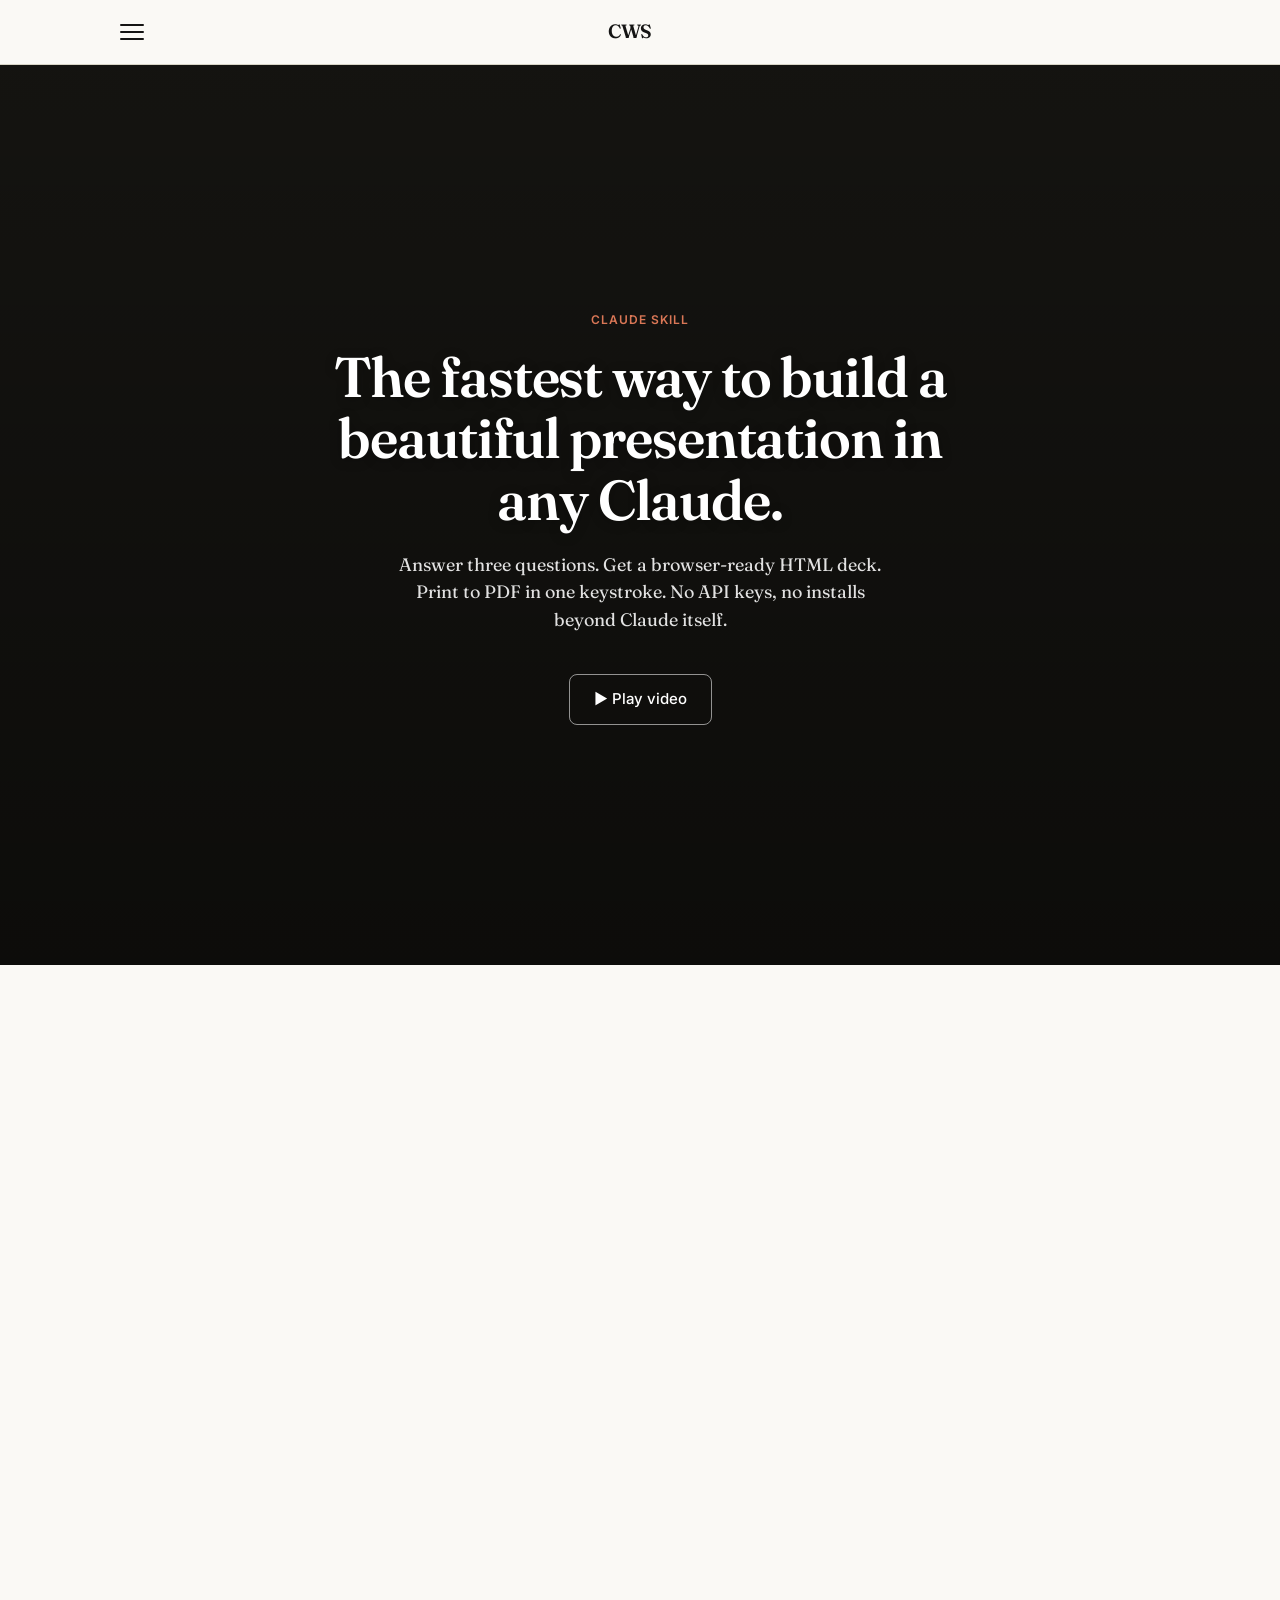
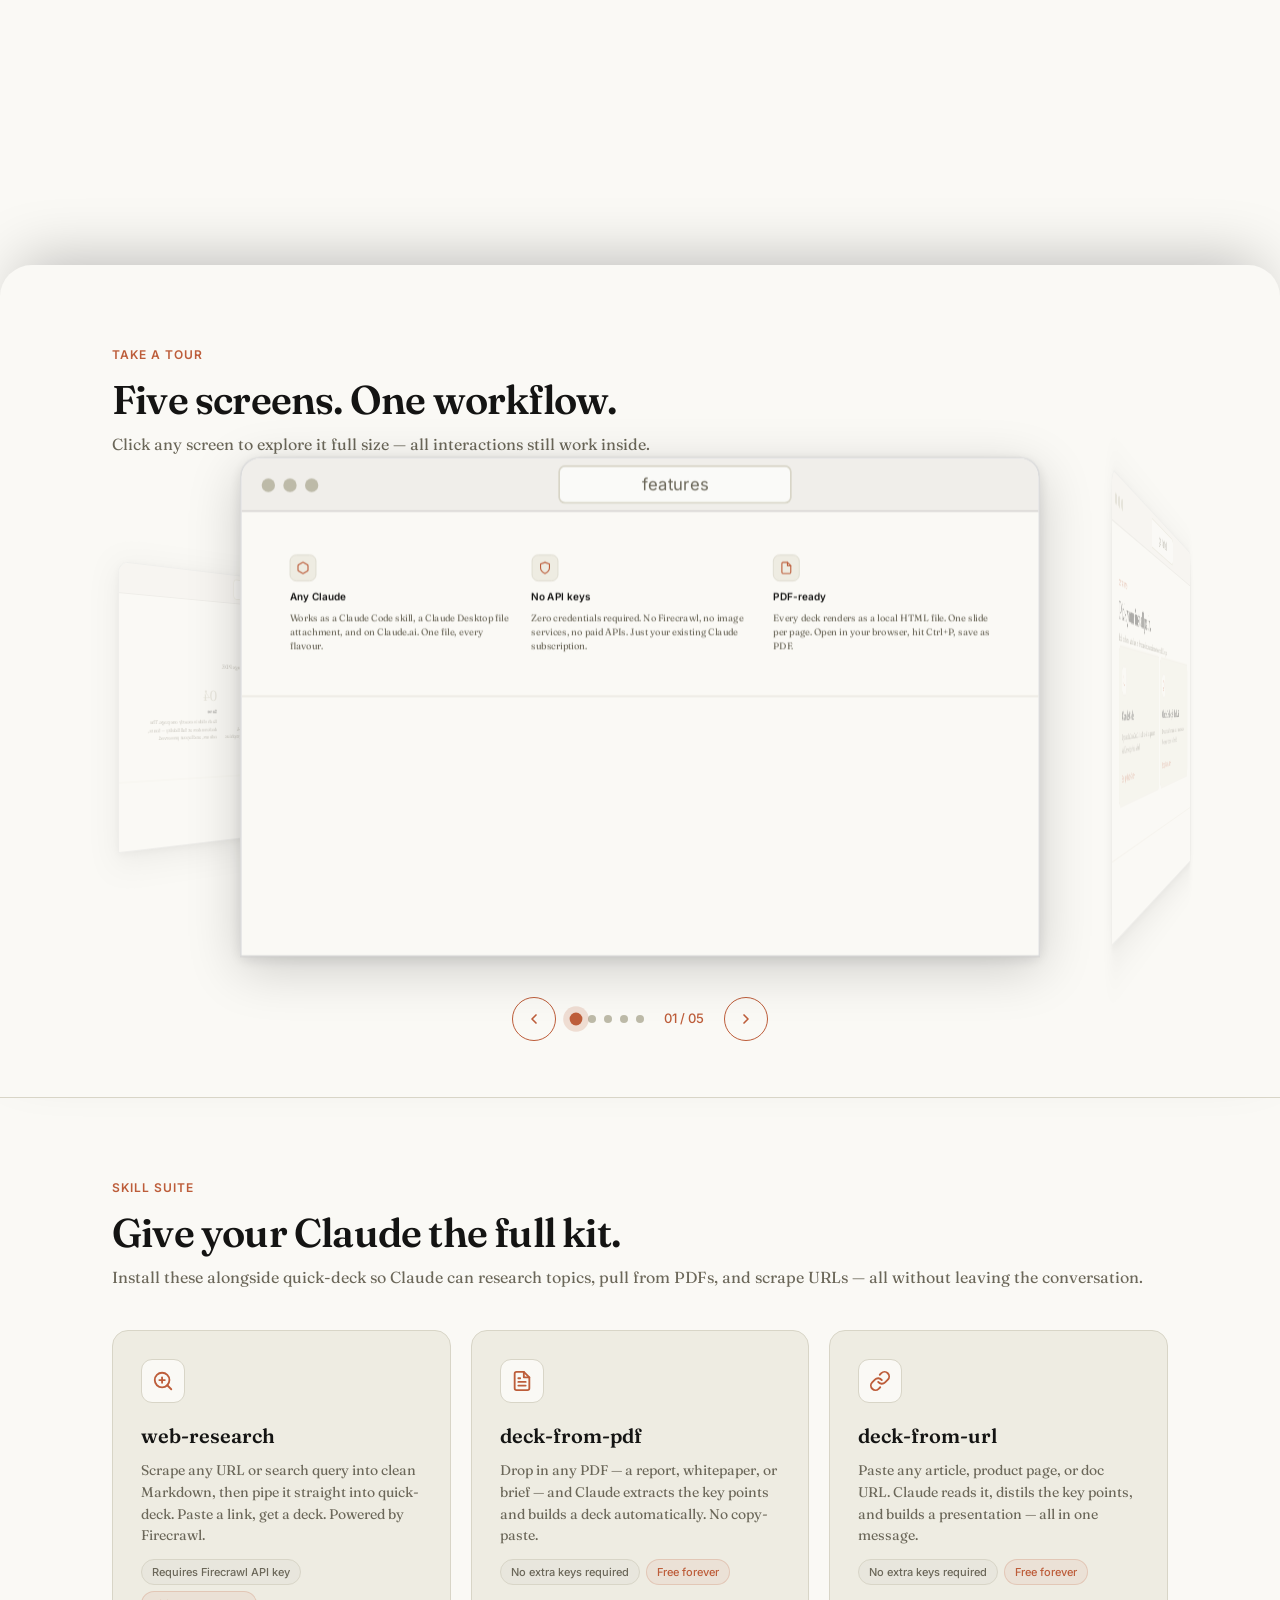
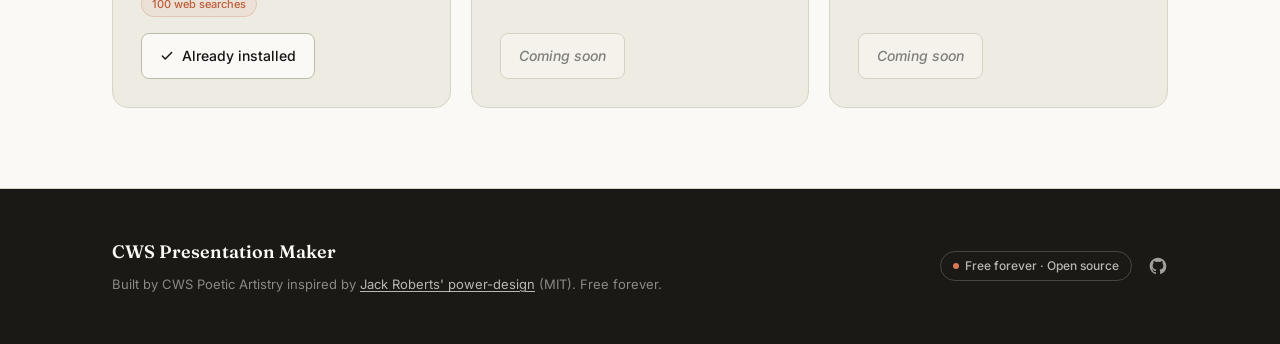
==== docs/index.html @ 25591125 "feat: CWS logo + hamburger overlay, hero play-video btn, 5-device carousel, mobile snap scroll Nav: " ====
<!DOCTYPE html>
<html lang="en">
<head>
  <meta charset="utf-8">
  <meta name="viewport" content="width=device-width, initial-scale=1">
  <title>CWS Presentation Maker — Build beautiful presentations with any Claude</title>
  <meta name="description" content="A free, portable skill for Claude. Answer three questions, get a browser-ready HTML presentation. Works with Claude Code, Claude Desktop, and Claude.ai. No API keys.">
  <link rel="preconnect" href="https://fonts.googleapis.com">
  <link rel="preconnect" href="https://fonts.gstatic.com" crossorigin>
  <link rel="stylesheet" href="style.css">
</head>
<body>

<a class="skip-link" href="#main">Skip to content</a>

<!-- ── Nav ──────────────────────────────────────────────────────── -->
<nav class="site-nav" aria-label="Site navigation">
  <div class="nav-inner">
    <button class="nav-hamburger" id="nav-hamburger" aria-label="Open menu" aria-expanded="false">
      <span></span><span></span><span></span>
    </button>
    <a class="nav-logo" href="https://www.cwspa.co.za" target="_blank" rel="noopener" aria-label="CWS Poetic Artistry">
      <svg class="nav-logo-svg" viewBox="0 0 80 28" fill="none" xmlns="http://www.w3.org/2000/svg" aria-hidden="true">
        <text x="0" y="22" font-family="Fraunces, serif" font-size="24" font-weight="600" fill="currentColor" letter-spacing="-0.5">CWS</text>
      </svg>
    </a>
    <div class="nav-right-spacer"></div>
  </div>
</nav>

<!-- ── Full-screen nav overlay ────────────────────────────────── -->
<div class="nav-overlay" id="nav-overlay" role="dialog" aria-modal="true" aria-label="Navigation menu" aria-hidden="true">
  <button class="nav-overlay-close" id="nav-overlay-close" aria-label="Close menu">
    <svg width="24" height="24" viewBox="0 0 24 24" fill="none" stroke="currentColor" stroke-width="2.5" stroke-linecap="round" aria-hidden="true"><line x1="18" y1="6" x2="6" y2="18"/><line x1="6" y1="6" x2="18" y2="18"/></svg>
  </button>
  <nav class="nav-overlay-menu" aria-label="Site links">
    <div class="nav-overlay-item" style="--item-delay:0ms">
      <span class="nav-overlay-arrow" aria-hidden="true">
        <svg width="40" height="40" viewBox="0 0 24 24" fill="none" stroke="currentColor" stroke-width="3" stroke-linecap="round" stroke-linejoin="round"><line x1="5" y1="12" x2="19" y2="12"/><polyline points="12 5 19 12 12 19"/></svg>
      </span>
      <a href="https://claude.ai/referral/t8Pl3b-rXg" target="_blank" rel="noopener" class="nav-overlay-link">Install</a>
    </div>
    <div class="nav-overlay-item" style="--item-delay:80ms">
      <span class="nav-overlay-arrow" aria-hidden="true">
        <svg width="40" height="40" viewBox="0 0 24 24" fill="none" stroke="currentColor" stroke-width="3" stroke-linecap="round" stroke-linejoin="round"><line x1="5" y1="12" x2="19" y2="12"/><polyline points="12 5 19 12 12 19"/></svg>
      </span>
      <a href="styles.html" class="nav-overlay-link">Styles</a>
    </div>
    <div class="nav-overlay-item" style="--item-delay:160ms">
      <span class="nav-overlay-arrow" aria-hidden="true">
        <svg width="40" height="40" viewBox="0 0 24 24" fill="none" stroke="currentColor" stroke-width="3" stroke-linecap="round" stroke-linejoin="round"><line x1="5" y1="12" x2="19" y2="12"/><polyline points="12 5 19 12 12 19"/></svg>
      </span>
      <a href="https://wa.me/27645439376?text=Ceehle%2C%20could%20you%20help%20me%20with%20" target="_blank" rel="noopener" class="nav-overlay-link">Ask Me</a>
    </div>
  </nav>
</div>

<!-- ── Hero ─────────────────────────────────────────────────────── -->
<div class="hero-wrap">
<section class="hero" id="main">
  <!-- Background video — muted autoplay loop; poster shown until video loads -->
  <video class="hero-video" id="hero-video" autoplay loop muted playsinline poster="hero-poster.jpg" aria-hidden="true">
    <source src="hero.mp4" type="video/mp4">
  </video>
  <!-- Dark scrim so text stays legible over the video -->
  <div class="hero-scrim" aria-hidden="true"></div>
  <!-- Text overlay — fades out once video starts playing -->
  <div class="hero-text-overlay" id="hero-overlay">
    <div class="container">
      <span class="hero-eyebrow">Claude Skill</span>
      <h1>The fastest way to build a beautiful presentation in any Claude.</h1>
      <p class="hero-sub">Answer three questions. Get a browser-ready HTML deck. Print to PDF in one keystroke. No API keys, no installs beyond Claude itself.</p>
      <div class="hero-actions">
        <button id="play-video-btn" class="btn-ghost">▶ Play video</button>
      </div>
    </div>
  </div>
</section>
</div>

<!-- ── Zoom back button (fixed, hidden until zoom is open) ────────── -->
<button class="device-zoom-back" id="zoom-back" aria-label="Back to carousel">
  <svg width="14" height="14" viewBox="0 0 24 24" fill="none" stroke="currentColor" stroke-width="2.5" stroke-linecap="round" stroke-linejoin="round" aria-hidden="true"><polyline points="15 18 9 12 15 6"/></svg>
  Back
</button>

<!-- ── Carousel section ───────────────────────────────────────────── -->
<section class="carousel-section fade-in" id="tour" aria-labelledby="carousel-heading">
  <div class="container">
    <div class="section-label">Take a tour</div>
    <h2 class="section-heading" id="carousel-heading">Five screens. One workflow.</h2>
    <p class="section-sub">Click any screen to explore it full size — all interactions still work inside.</p>
  </div>

  <div class="carousel-stage" id="carousel-stage">
    <div class="carousel-track" id="carousel-track">

      <!-- ── Device 0: Features ──────────────────────────────────── -->
      <div class="device" data-index="0" style="--idx:0"
           tabindex="0" role="button" aria-label="Open Features"
           onclick="handleDeviceClick(0)"
           onkeydown="if(event.key==='Enter'||event.key===' '){event.preventDefault();handleDeviceClick(0)}">
        <div class="device-frame">
          <div class="device-bar">
            <div class="device-dots"><span class="device-dot"></span><span class="device-dot"></span><span class="device-dot"></span></div>
            <span class="device-url">features</span>
          </div>
          <div class="device-content-wrap">
            <div class="device-content">
              <section class="features" aria-label="Features">
                <div class="container">
                  <div class="features-grid">
                    <div class="feature-item">
                      <div class="feature-icon" aria-hidden="true">
                        <svg width="20" height="20" viewBox="0 0 24 24" fill="none" stroke="currentColor" stroke-width="2" stroke-linecap="round" stroke-linejoin="round"><path d="M21 16V8a2 2 0 0 0-1-1.73l-7-4a2 2 0 0 0-2 0l-7 4A2 2 0 0 0 3 8v8a2 2 0 0 0 1 1.73l7 4a2 2 0 0 0 2 0l7-4A2 2 0 0 0 21 16z"/></svg>
                      </div>
                      <div class="feature-title">Any Claude</div>
                      <div class="feature-desc">Works as a Claude Code skill, a Claude Desktop file attachment, and on Claude.ai. One file, every flavour.</div>
                    </div>
                    <div class="feature-item">
                      <div class="feature-icon" aria-hidden="true">
                        <svg width="20" height="20" viewBox="0 0 24 24" fill="none" stroke="currentColor" stroke-width="2" stroke-linecap="round" stroke-linejoin="round"><path d="M12 22s8-4 8-10V5l-8-3-8 3v7c0 6 8 10 8 10z"/></svg>
                      </div>
                      <div class="feature-title">No API keys</div>
                      <div class="feature-desc">Zero credentials required. No Firecrawl, no image services, no paid APIs. Just your existing Claude subscription.</div>
                    </div>
                    <div class="feature-item">
                      <div class="feature-icon" aria-hidden="true">
                        <svg width="20" height="20" viewBox="0 0 24 24" fill="none" stroke="currentColor" stroke-width="2" stroke-linecap="round" stroke-linejoin="round"><path d="M14 2H6a2 2 0 0 0-2 2v16a2 2 0 0 0 2 2h12a2 2 0 0 0 2-2V8z"/><polyline points="14,2 14,8 20,8"/></svg>
                      </div>
                      <div class="feature-title">PDF-ready</div>
                      <div class="feature-desc">Every deck renders as a local HTML file. One slide per page. Open in your browser, hit Ctrl+P, save as PDF.</div>
                    </div>
                  </div>
                </div>
              </section>
            </div>
          </div>
        </div>
      </div>

      <!-- ── Device 1: Install ───────────────────────────────────── -->
      <div class="device" data-index="1" style="--idx:1" id="install"
           tabindex="0" role="button" aria-label="Open Install"
           onclick="handleDeviceClick(1)"
           onkeydown="if(event.key==='Enter'||event.key===' '){event.preventDefault();handleDeviceClick(1)}">
        <div class="device-frame">
          <div class="device-bar">
            <div class="device-dots"><span class="device-dot"></span><span class="device-dot"></span><span class="device-dot"></span></div>
            <span class="device-url">get started</span>
          </div>
          <div class="device-content-wrap">
            <div class="device-content">
              <section class="install" aria-labelledby="install-heading">
                <div class="container">
                  <div class="section-label">Get started</div>
                  <h2 class="section-heading" id="install-heading">Pick your install path.</h2>
                  <p class="section-sub">Both paths end with the same three-question conversation and the same HTML output.</p>

                  <div class="card-grid" id="card-grid" role="group" aria-label="Install path selection">
                    <button class="install-card" id="card-a" aria-expanded="false" aria-controls="detail-a" onclick="openDetail('a')">
                      <div class="install-card-icon" aria-hidden="true">
                        <svg width="24" height="24" viewBox="0 0 24 24" fill="none" stroke="currentColor" stroke-width="2" stroke-linecap="round" stroke-linejoin="round"><polyline points="4 17 10 11 4 5"/><line x1="12" y1="19" x2="20" y2="19"/></svg>
                      </div>
                      <div class="install-card-title">Claude Code</div>
                      <div class="install-card-desc">If you use the Claude Code CLI, install quick-deck as a permanent skill. One setup, always available.</div>
                      <div class="install-card-cta" aria-hidden="true">Set up Claude Code <span>→</span></div>
                    </button>
                    <button class="install-card" id="card-b" aria-expanded="false" aria-controls="detail-b" onclick="openDetail('b')">
                      <div class="install-card-icon" aria-hidden="true">
                        <svg width="24" height="24" viewBox="0 0 24 24" fill="none" stroke="currentColor" stroke-width="2" stroke-linecap="round" stroke-linejoin="round"><rect x="2" y="3" width="20" height="14" rx="2" ry="2"/><line x1="8" y1="21" x2="16" y2="21"/><line x1="12" y1="17" x2="12" y2="21"/></svg>
                      </div>
                      <div class="install-card-title">Claude Desktop &amp; Claude.ai</div>
                      <div class="install-card-desc">Download the skill file and attach it to any Claude conversation. Works on any device, no install required.</div>
                      <div class="install-card-cta" aria-hidden="true">Set up Desktop / .ai <span>→</span></div>
                    </button>
                  </div>

                  <div class="card-detail" id="detail-a" role="region" aria-labelledby="detail-a-heading" aria-hidden="true">
                    <button class="card-detail-back" onclick="closeDetail()" aria-label="Back to install path selection">
                      <svg width="14" height="14" viewBox="0 0 24 24" fill="none" stroke="currentColor" stroke-width="2.5" stroke-linecap="round" stroke-linejoin="round"><polyline points="15 18 9 12 15 6"/></svg>
                      Back
                    </button>
                    <h3 class="card-detail-title" id="detail-a-heading">Install for Claude Code</h3>
                    <ol class="steps" role="list">
                      <li class="step">
                        <div class="step-num" aria-hidden="true">1</div>
                        <div class="step-content">
                          <h4>Download the skill file</h4>
                          <p>This single Markdown file is the entire skill. Claude reads it and knows exactly what to do.</p>
                          <a href="quick-deck.md" download="quick-deck.md" class="dl-btn" id="dl-btn-a">
                            <svg width="14" height="14" viewBox="0 0 24 24" fill="none" stroke="currentColor" stroke-width="2.5" stroke-linecap="round" stroke-linejoin="round" aria-hidden="true"><path d="M21 15v4a2 2 0 0 1-2 2H5a2 2 0 0 1-2-2v-4"/><polyline points="7 10 12 15 17 10"/><line x1="12" y1="15" x2="12" y2="3"/></svg>
                            Download quick-deck.md
                          </a>
                        </div>
                      </li>
                      <li class="step">
                        <div class="step-num" aria-hidden="true">2</div>
                        <div class="step-content">
                          <h4>Move it to your skills folder</h4>
                          <p>Rename the file to <code>SKILL.md</code> and place it in the Claude Code skills folder for your operating system:</p>
                          <div class="copy-tabs" role="tablist" aria-label="Operating system">
                            <button class="copy-tab active" role="tab" aria-selected="true" onclick="switchTab(this,'path-mac')">Mac / Linux</button>
                            <button class="copy-tab" role="tab" aria-selected="false" onclick="switchTab(this,'path-win')">Windows</button>
                          </div>
                          <div id="path-mac" class="copy-block">
                            <span class="copy-block-code">~/.claude/skills/quick-deck/SKILL.md</span>
                            <button class="copy-btn" onclick="copyText(this,'~/.claude/skills/quick-deck/SKILL.md')" aria-label="Copy Mac path">Copy</button>
                          </div>
                          <div id="path-win" class="copy-block" style="display:none">
                            <span class="copy-block-code">%USERPROFILE%\.claude\skills\quick-deck\SKILL.md</span>
                            <button class="copy-btn" onclick="copyText(this,'%USERPROFILE%\\.claude\\skills\\quick-deck\\SKILL.md')" aria-label="Copy Windows path">Copy</button>
                          </div>
                          <p style="margin-top:12px;font-size:13px;color:var(--ink-mute)">You may need to create the <code>skills/quick-deck/</code> folder first.</p>
                        </div>
                      </li>
                      <li class="step">
                        <div class="step-num" aria-hidden="true">3</div>
                        <div class="step-content">
                          <h4>Open Claude Code and trigger the skill</h4>
                          <p>Restart Claude Code if it was already open, then type this phrase in any conversation:</p>
                          <div class="copy-block">
                            <span class="copy-block-code">use quick-deck</span>
                            <button class="copy-btn" onclick="copyText(this,'use quick-deck')" aria-label="Copy trigger phrase">Copy</button>
                          </div>
                          <p style="margin-top:12px;font-size:13px;color:var(--ink-mute)">Claude will greet you with the first question immediately.</p>
                        </div>
                      </li>
                    </ol>
                  </div>

                  <div class="card-detail" id="detail-b" role="region" aria-labelledby="detail-b-heading" aria-hidden="true">
                    <button class="card-detail-back" onclick="closeDetail()" aria-label="Back to install path selection">
                      <svg width="14" height="14" viewBox="0 0 24 24" fill="none" stroke="currentColor" stroke-width="2.5" stroke-linecap="round" stroke-linejoin="round"><polyline points="15 18 9 12 15 6"/></svg>
                      Back
                    </button>
                    <h3 class="card-detail-title" id="detail-b-heading">Install for Claude Desktop &amp; Claude.ai</h3>
                    <ol class="steps" role="list">
                      <li class="step">
                        <div class="step-num" aria-hidden="true">1</div>
                        <div class="step-content">
                          <h4>Download the skill file</h4>
                          <p>This single Markdown file is the entire skill. Claude reads it and knows exactly what to do.</p>
                          <a href="quick-deck.md" download="quick-deck.md" class="dl-btn" id="dl-btn-b">
                            <svg width="14" height="14" viewBox="0 0 24 24" fill="none" stroke="currentColor" stroke-width="2.5" stroke-linecap="round" stroke-linejoin="round" aria-hidden="true"><path d="M21 15v4a2 2 0 0 1-2 2H5a2 2 0 0 1-2-2v-4"/><polyline points="7 10 12 15 17 10"/><line x1="12" y1="15" x2="12" y2="3"/></svg>
                            Download quick-deck.md
                          </a>
                        </div>
                      </li>
                      <li class="step">
                        <div class="step-num" aria-hidden="true">2</div>
                        <div class="step-content">
                          <h4>Start a new conversation and attach the file</h4>
                          <p>In Claude Desktop or on Claude.ai, open a fresh conversation. Use the paperclip or attachment button to attach the <code>quick-deck.md</code> file you just downloaded.</p>
                        </div>
                      </li>
                      <li class="step">
                        <div class="step-num" aria-hidden="true">3</div>
                        <div class="step-content">
                          <h4>Send this message to activate</h4>
                          <p>With the file attached, send exactly this message:</p>
                          <div class="copy-block">
                            <span class="copy-block-code">Please follow the instructions in the attached file.</span>
                            <button class="copy-btn" onclick="copyText(this,'Please follow the instructions in the attached file.')" aria-label="Copy activation message">Copy</button>
                          </div>
                          <p style="margin-top:12px;font-size:13px;color:var(--ink-mute)">Claude will greet you with the first question immediately. You can reuse the same attached file in future conversations.</p>
                        </div>
                      </li>
                    </ol>
                  </div>

                </div>
              </section>
            </div>
          </div>
        </div>
      </div>

      <!-- ── Device 2: Conversation ──────────────────────────────── -->
      <div class="device" data-index="2" style="--idx:2" id="preview"
           tabindex="0" role="button" aria-label="Open Conversation preview"
           onclick="handleDeviceClick(2)"
           onkeydown="if(event.key==='Enter'||event.key===' '){event.preventDefault();handleDeviceClick(2)}">
        <div class="device-frame">
          <div class="device-bar">
            <div class="device-dots"><span class="device-dot"></span><span class="device-dot"></span><span class="device-dot"></span></div>
            <span class="device-url">conversation</span>
          </div>
          <div class="device-content-wrap">
            <div class="device-content">
              <section class="conversation conversation--dark" aria-labelledby="preview-heading">
                <div class="container">
                  <div class="section-label">What to expect</div>
                  <h2 class="section-heading" id="preview-heading">Three questions. One deck.</h2>
                  <p class="section-sub">After activation, Claude walks you through a short intake. Here's what that looks like.</p>
                  <div class="chat-window" role="log" aria-label="Example conversation">
                    <div class="bubble bubble-claude">
                      <div class="bubble-q-label">Question 1 — Type</div>
                      What type of presentation would you like me to create today? Do you have an existing one to update, an example to recreate, or would you like to describe what you want from scratch?
                    </div>
                    <div class="bubble bubble-user">A new sales pitch deck — about 10 slides.</div>
                    <div class="bubble bubble-claude">
                      <div class="bubble-q-label">Question 2 — Style</div>
                      Is there a particular style you have in mind? You can paste a reference link, or browse our prebuilt styles at <strong>styles.html</strong> — click any card and paste the snippet it gives you here.
                    </div>
                    <div class="bubble bubble-user">Use the "Editorial Dark" style.</div>
                    <div class="bubble bubble-claude">
                      <div class="bubble-q-label">Question 3 — Assets</div>
                      Do you have any assets to include — a logo, images, or a previous deck? Attach files, paste image URLs, or say "none" to use CSS-only visuals.
                    </div>
                    <div class="bubble bubble-user">None for now.</div>
                    <div class="bubble bubble-claude">
                      Got it. Here's my proposed outline — please confirm or tell me what to change before I build the deck…
                    </div>
                  </div>
                </div>
              </section>
            </div>
          </div>
        </div>
      </div>

      <!-- ── Device 3: Styles ────────────────────────────────────── -->
      <div class="device" data-index="3" style="--idx:3" id="styles"
           tabindex="0" role="button" aria-label="Open Styles gallery"
           onclick="handleDeviceClick(3)"
           onkeydown="if(event.key==='Enter'||event.key===' '){event.preventDefault();handleDeviceClick(3)}">
        <div class="device-frame">
          <div class="device-bar">
            <div class="device-dots"><span class="device-dot"></span><span class="device-dot"></span><span class="device-dot"></span></div>
            <span class="device-url">styles</span>
          </div>
          <div class="device-content-wrap">
            <div class="device-content">
              <section class="styles-cta" aria-labelledby="styles-heading">
                <div class="container">
                  <div class="styles-cta-inner">
                    <div>
                      <div class="section-label">Styles gallery</div>
                      <h2 class="section-heading" id="styles-heading">10 prebuilt styles, ready to paste.</h2>
                      <p style="color:var(--ink-mute);margin-bottom:32px">Browse the gallery, click a style card, and paste the snippet Claude gives you when it asks for your style preference.</p>
                      <a href="styles.html" class="btn-primary">Browse styles →</a>
                    </div>
                    <div class="style-thumbnails" aria-hidden="true">
                      <div class="style-thumb-mini">
                        <svg viewBox="0 0 320 180" xmlns="http://www.w3.org/2000/svg">
                          <rect width="320" height="180" fill="#111111"/>
                          <rect x="40" y="52" width="28" height="3" fill="#c9a14a"/>
                          <text x="40" y="80" font-family="Georgia,serif" font-size="22" fill="#f5f0e8" font-weight="bold">Editorial Dark</text>
                          <text x="40" y="100" font-family="Arial,sans-serif" font-size="11" fill="#c8c4bc">Magazine editorial feel</text>
                          <rect x="40" y="115" width="180" height="1.5" fill="#c9a14a" opacity="0.4"/>
                          <text x="40" y="130" font-family="Arial,sans-serif" font-size="10" fill="#c8c4bc" opacity="0.8">— Strong typographic hierarchy</text>
                          <rect x="250" y="40" width="30" height="100" fill="#c9a14a" opacity="0.08"/>
                        </svg>
                      </div>
                      <div class="style-thumb-mini">
                        <svg viewBox="0 0 320 180" xmlns="http://www.w3.org/2000/svg">
                          <rect width="320" height="180" fill="#ffffff"/>
                          <rect x="0" y="0" width="320" height="6" fill="#2563eb"/>
                          <rect x="40" y="35" width="24" height="3" fill="#2563eb"/>
                          <text x="40" y="70" font-family="Arial,sans-serif" font-size="20" fill="#1a2b4a" font-weight="bold">Clean Corporate</text>
                          <text x="40" y="90" font-family="Arial,sans-serif" font-size="11" fill="#4a5568">Professional business presentation</text>
                          <line x1="40" y1="105" x2="240" y2="105" stroke="#e2e8f0" stroke-width="1.5"/>
                          <text x="40" y="122" font-family="Arial,sans-serif" font-size="10" fill="#4a5568">• Clear structure and data-forward</text>
                          <rect x="270" y="30" width="20" height="120" fill="#2563eb" opacity="0.06"/>
                        </svg>
                      </div>
                      <div class="style-thumb-mini">
                        <svg viewBox="0 0 320 180" xmlns="http://www.w3.org/2000/svg">
                          <rect width="320" height="180" fill="#0f0e17"/>
                          <circle cx="270" cy="40" r="50" fill="#ff8906" opacity="0.12"/>
                          <text x="40" y="72" font-family="Arial,sans-serif" font-size="22" fill="#fffffe" font-weight="bold">Playful Startup</text>
                          <text x="40" y="92" font-family="Arial,sans-serif" font-size="11" fill="#a7a9be">Bold and energetic tech feel</text>
                          <rect x="40" y="110" width="60" height="3" fill="#ff8906"/>
                          <text x="40" y="130" font-family="Arial,sans-serif" font-size="10" fill="#a7a9be" opacity="0.9">— Modern. Direct. Confident.</text>
                        </svg>
                      </div>
                      <div class="style-thumb-mini">
                        <svg viewBox="0 0 320 180" xmlns="http://www.w3.org/2000/svg">
                          <rect width="320" height="180" fill="#faf6f1"/>
                          <rect x="40" y="50" width="40" height="2" fill="#c9856a"/>
                          <text x="40" y="82" font-family="Georgia,serif" font-size="22" fill="#2c2018" font-weight="bold">Warm Minimalist</text>
                          <text x="40" y="102" font-family="Arial,sans-serif" font-size="11" fill="#7a6a5a">Soft neutrals, organic warmth</text>
                          <rect x="40" y="118" width="200" height="1" fill="#e8ddd4"/>
                          <text x="40" y="138" font-family="Arial,sans-serif" font-size="10" fill="#9a8a7a">— Ideal for wellness, lifestyle</text>
                          <rect x="260" y="140" width="20" height="20" rx="10" fill="#c9856a" opacity="0.25"/>
                        </svg>
                      </div>
                    </div>
                  </div>
                </div>
              </section>
            </div>
          </div>
        </div>
      </div>

      <!-- ── Device 4: PDF Export ────────────────────────────────── -->
      <div class="device" data-index="4" style="--idx:4" id="pdf"
           tabindex="0" role="button" aria-label="Open PDF Export steps"
           onclick="handleDeviceClick(4)"
           onkeydown="if(event.key==='Enter'||event.key===' '){event.preventDefault();handleDeviceClick(4)}">
        <div class="device-frame">
          <div class="device-bar">
            <div class="device-dots"><span class="device-dot"></span><span class="device-dot"></span><span class="device-dot"></span></div>
            <span class="device-url">pdf export</span>
          </div>
          <div class="device-content-wrap">
            <div class="device-content">
              <section class="pdf-steps" aria-labelledby="pdf-heading">
                <div class="container">
                  <div class="section-label">Export</div>
                  <h2 class="section-heading" id="pdf-heading">Save your deck as a PDF.</h2>
                  <p class="section-sub">Every deck renders to a local HTML file. One print command turns it into a crisp, one-slide-per-page PDF.</p>
                  <div class="pdf-step-grid" role="list">
                    <div class="pdf-step-item" role="listitem">
                      <div class="pdf-step-num" aria-hidden="true">01</div>
                      <div class="pdf-step-title">Open the deck</div>
                      <div class="pdf-step-desc">Claude tells you the file path. Open it directly in Chrome, Edge, Firefox, or Safari.</div>
                    </div>
                    <div class="pdf-step-item" role="listitem">
                      <div class="pdf-step-num" aria-hidden="true">02</div>
                      <div class="pdf-step-title">Print to PDF</div>
                      <div class="pdf-step-desc">Press <kbd style="font-family:inherit">Ctrl+P</kbd> (or <kbd style="font-family:inherit">⌘P</kbd> on Mac). Change the destination to "Save as PDF".</div>
                    </div>
                    <div class="pdf-step-item" role="listitem">
                      <div class="pdf-step-num" aria-hidden="true">03</div>
                      <div class="pdf-step-title">Check page settings</div>
                      <div class="pdf-step-desc">Set paper size to Custom (1280×720px) or Landscape A4. Margins: None. Background graphics: On.</div>
                    </div>
                    <div class="pdf-step-item" role="listitem">
                      <div class="pdf-step-num" aria-hidden="true">04</div>
                      <div class="pdf-step-title">Save</div>
                      <div class="pdf-step-desc">Each slide is exactly one page. The deck renders at full fidelity — fonts, colours, and layout preserved.</div>
                    </div>
                  </div>
                </div>
              </section>
            </div>
          </div>
        </div>
      </div>


    </div><!-- /carousel-track -->
  </div><!-- /carousel-stage -->

  <!-- Nav controls -->
  <div class="carousel-nav" id="carousel-nav" role="group" aria-label="Carousel navigation">
    <button class="carousel-arrow carousel-arrow--prev" onclick="cycle(-1)" aria-label="Previous screen">
      <svg width="16" height="16" viewBox="0 0 24 24" fill="none" stroke="currentColor" stroke-width="2.5" stroke-linecap="round" stroke-linejoin="round" aria-hidden="true"><polyline points="15 18 9 12 15 6"/></svg>
    </button>
    <div class="carousel-dots" role="tablist" aria-label="Select screen">
      <button class="carousel-dot-btn active" role="tab" aria-selected="true"  aria-label="Features"          onclick="setActive(0)"></button>
      <button class="carousel-dot-btn"        role="tab" aria-selected="false" aria-label="Install"           onclick="setActive(1)"></button>
      <button class="carousel-dot-btn"        role="tab" aria-selected="false" aria-label="Conversation"      onclick="setActive(2)"></button>
      <button class="carousel-dot-btn"        role="tab" aria-selected="false" aria-label="Styles gallery"    onclick="setActive(3)"></button>
      <button class="carousel-dot-btn"        role="tab" aria-selected="false" aria-label="PDF export"        onclick="setActive(4)"></button>
    </div>
    <span class="carousel-counter" id="carousel-counter" aria-live="polite" aria-atomic="true">01 / 05</span>
    <button class="carousel-arrow carousel-arrow--next" onclick="cycle(1)" aria-label="Next screen">
      <svg width="16" height="16" viewBox="0 0 24 24" fill="none" stroke="currentColor" stroke-width="2.5" stroke-linecap="round" stroke-linejoin="round" aria-hidden="true"><polyline points="9 18 15 12 9 6"/></svg>
    </button>
  </div>

</section>

<!-- ── Bonus skills ───────────────────────────────────────────────── -->
<section class="bonus-skills fade-in" id="more-skills" aria-labelledby="bonus-heading">
  <div class="container">
    <div class="section-label">Skill suite</div>
    <h2 class="section-heading" id="bonus-heading">Give your Claude the full kit.</h2>
    <p class="section-sub" style="margin-bottom:40px">Install these alongside quick-deck so Claude can research topics, pull from PDFs, and scrape URLs — all without leaving the conversation.</p>

    <div class="bonus-grid">

      <!-- web-research skill card -->
      <div class="bonus-card">
        <div class="bonus-card-icon" aria-hidden="true">
          <svg width="22" height="22" viewBox="0 0 24 24" fill="none" stroke="currentColor" stroke-width="2" stroke-linecap="round" stroke-linejoin="round"><circle cx="11" cy="11" r="8"/><line x1="21" y1="21" x2="16.65" y2="16.65"/><line x1="11" y1="8" x2="11" y2="14"/><line x1="8" y1="11" x2="14" y2="11"/></svg>
        </div>
        <div class="bonus-card-body">
          <div class="bonus-card-name">web-research</div>
          <div class="bonus-card-desc">Scrape any URL or search query into clean Markdown, then pipe it straight into quick-deck. Paste a link, get a deck. Powered by Firecrawl.</div>
          <div class="bonus-card-meta">
            <span class="bonus-badge">Requires Firecrawl API key</span>
            <span class="bonus-badge bonus-badge--free">100 web searches</span>
          </div>
        </div>
        <span class="bonus-dl-btn bonus-dl-btn--installed" aria-label="web-research already installed">
          <svg width="14" height="14" viewBox="0 0 24 24" fill="none" stroke="currentColor" stroke-width="2.5" stroke-linecap="round" stroke-linejoin="round" aria-hidden="true"><polyline points="20 6 9 17 4 12"/></svg>
          Already installed
        </span>
      </div>

      <!-- deck-from-pdf skill card (coming soon) -->
      <div class="bonus-card">
        <div class="bonus-card-icon" aria-hidden="true">
          <svg width="22" height="22" viewBox="0 0 24 24" fill="none" stroke="currentColor" stroke-width="2" stroke-linecap="round" stroke-linejoin="round"><path d="M14 2H6a2 2 0 0 0-2 2v16a2 2 0 0 0 2 2h12a2 2 0 0 0 2-2V8z"/><polyline points="14 2 14 8 20 8"/><line x1="16" y1="13" x2="8" y2="13"/><line x1="16" y1="17" x2="8" y2="17"/><polyline points="10 9 9 9 8 9"/></svg>
        </div>
        <div class="bonus-card-body">
          <div class="bonus-card-name">deck-from-pdf</div>
          <div class="bonus-card-desc">Drop in any PDF — a report, whitepaper, or brief — and Claude extracts the key points and builds a deck automatically. No copy-paste.</div>
          <div class="bonus-card-meta">
            <span class="bonus-badge">No extra keys required</span>
            <span class="bonus-badge bonus-badge--free">Free forever</span>
          </div>
        </div>
        <span class="bonus-dl-btn bonus-dl-btn--soon" aria-label="deck-from-pdf coming soon">
          Coming soon
        </span>
      </div>

      <!-- deck-from-url skill card (coming soon) -->
      <div class="bonus-card">
        <div class="bonus-card-icon" aria-hidden="true">
          <svg width="22" height="22" viewBox="0 0 24 24" fill="none" stroke="currentColor" stroke-width="2" stroke-linecap="round" stroke-linejoin="round"><path d="M10 13a5 5 0 0 0 7.54.54l3-3a5 5 0 0 0-7.07-7.07l-1.72 1.71"/><path d="M14 11a5 5 0 0 0-7.54-.54l-3 3a5 5 0 0 0 7.07 7.07l1.71-1.71"/></svg>
        </div>
        <div class="bonus-card-body">
          <div class="bonus-card-name">deck-from-url</div>
          <div class="bonus-card-desc">Paste any article, product page, or doc URL. Claude reads it, distils the key points, and builds a presentation — all in one message.</div>
          <div class="bonus-card-meta">
            <span class="bonus-badge">No extra keys required</span>
            <span class="bonus-badge bonus-badge--free">Free forever</span>
          </div>
        </div>
        <span class="bonus-dl-btn bonus-dl-btn--soon" aria-label="deck-from-url coming soon">
          Coming soon
        </span>
      </div>

    </div>
  </div>
</section>

<!-- ── Footer ────────────────────────────────────────────────────── -->
<footer class="site-footer" role="contentinfo">
  <div class="footer-inner">
    <div class="footer-left">
      <span class="footer-wordmark">CWS Presentation Maker</span>
      <span class="footer-attr">Built by CWS Poetic Artistry inspired by <a href="https://github.com/ItsssssJack/power-design" target="_blank" rel="noopener">Jack Roberts' power-design</a> (MIT). Free forever.</span>
    </div>
    <div class="footer-right">
      <span class="footer-pill">Free forever · Open source</span>
      <a class="footer-github" href="https://github.com/cwspoeticartistry/quick-deck" aria-label="GitHub repository" target="_blank" rel="noopener">
        <svg width="20" height="20" viewBox="0 0 24 24" fill="currentColor" aria-hidden="true">
          <path d="M12 2C6.477 2 2 6.484 2 12.017c0 4.425 2.865 8.18 6.839 9.504.5.092.682-.217.682-.483 0-.237-.008-.868-.013-1.703-2.782.605-3.369-1.343-3.369-1.343-.454-1.158-1.11-1.466-1.11-1.466-.908-.62.069-.608.069-.608 1.003.07 1.531 1.032 1.531 1.032.892 1.53 2.341 1.088 2.91.832.092-.647.35-1.088.636-1.338-2.22-.253-4.555-1.113-4.555-4.951 0-1.093.39-1.988 1.029-2.688-.103-.253-.446-1.272.098-2.65 0 0 .84-.27 2.75 1.026A9.564 9.564 0 0 1 12 6.844a9.59 9.59 0 0 1 2.504.337c1.909-1.296 2.747-1.027 2.747-1.027.546 1.379.202 2.398.1 2.651.64.7 1.028 1.595 1.028 2.688 0 3.848-2.339 4.695-4.566 4.943.359.309.678.92.678 1.855 0 1.338-.012 2.419-.012 2.745 0 .268.18.58.688.482A10.02 10.02 0 0 0 22 12.017C22 6.484 17.522 2 12 2z"/>
        </svg>
      </a>
    </div>
  </div>
</footer>

<script>
// ── Card detail transitions ───────────────────────────────────────
function openDetail(path) {
  const grid    = document.getElementById('card-grid');
  const detailA = document.getElementById('detail-a');
  const detailB = document.getElementById('detail-b');
  const cardA   = document.getElementById('card-a');
  const cardB   = document.getElementById('card-b');

  grid.classList.add('hidden');
  [detailA, detailB].forEach(d => { d.classList.remove('active'); d.setAttribute('aria-hidden', 'true'); });
  [cardA, cardB].forEach(c => c.setAttribute('aria-expanded', 'false'));

  const detail = path === 'a' ? detailA : detailB;
  const card   = path === 'a' ? cardA   : cardB;
  detail.classList.add('active');
  detail.setAttribute('aria-hidden', 'false');
  card.setAttribute('aria-expanded', 'true');

  const back = detail.querySelector('.card-detail-back');
  if (back) setTimeout(() => back.focus(), 100);
}

function closeDetail() {
  const grid    = document.getElementById('card-grid');
  const details = document.querySelectorAll('.card-detail');
  const cards   = document.querySelectorAll('.install-card');
  details.forEach(d => { d.classList.remove('active'); d.setAttribute('aria-hidden', 'true'); });
  cards.forEach(c => c.setAttribute('aria-expanded', 'false'));
  grid.classList.remove('hidden');
}

// ── Tab switch (Mac / Windows path) ──────────────────────────────
function switchTab(tabEl, showId) {
  const tabs = tabEl.closest('.copy-tabs').querySelectorAll('.copy-tab');
  tabs.forEach(t => { t.classList.remove('active'); t.setAttribute('aria-selected', 'false'); });
  tabEl.classList.add('active');
  tabEl.setAttribute('aria-selected', 'true');
  ['path-mac', 'path-win'].forEach(id => {
    const el = document.getElementById(id);
    if (el) el.style.display = (id === showId) ? 'flex' : 'none';
  });
}

// ── Clipboard copy ────────────────────────────────────────────────
function copyText(btn, text) {
  const label = btn.textContent;
  if (navigator.clipboard && navigator.clipboard.writeText) {
    navigator.clipboard.writeText(text).then(() => feedback(btn, label));
  } else {
    const ta = document.createElement('textarea');
    ta.value = text;
    ta.style.cssText = 'position:fixed;opacity:0;';
    document.body.appendChild(ta);
    ta.select();
    document.execCommand('copy');
    document.body.removeChild(ta);
    feedback(btn, label);
  }
}

function feedback(btn, original) {
  btn.textContent = 'Copied ✓';
  btn.classList.add('copied');
  btn.setAttribute('aria-label', 'Copied to clipboard');
  setTimeout(() => {
    btn.textContent = original;
    btn.classList.remove('copied');
    btn.setAttribute('aria-label', 'Copy to clipboard');
  }, 2000);
}

// ── Scroll fade-in ────────────────────────────────────────────────
(function () {
  const reduced = window.matchMedia('(prefers-reduced-motion: reduce)').matches;
  if (reduced) {
    document.querySelectorAll('.fade-in').forEach(el => el.classList.add('visible'));
    return;
  }
  const obs = new IntersectionObserver((entries) => {
    entries.forEach(e => { if (e.isIntersecting) { e.target.classList.add('visible'); obs.unobserve(e.target); } });
  }, { threshold: 0.1, rootMargin: '0px 0px -32px 0px' });
  document.querySelectorAll('.fade-in').forEach(el => obs.observe(el));
})();

// ── Carousel (smooth rAF loop — snap + zoom) ──────────────────────
(function () {
  var TOTAL  = 5;
  var STEP   = 360 / TOTAL;   // 72° per device

  var rot       = 0;          // current visual rotation (degrees, grows freely)
  var targetRot = 0;          // lerp target
  var zoomed    = false;
  var tiltRaf   = null;
  var activeIdx = 0;

  var track   = document.getElementById('carousel-track');
  var counter = document.getElementById('carousel-counter');
  var backBtn = document.getElementById('zoom-back');
  var dots    = Array.prototype.slice.call(document.querySelectorAll('.carousel-dot-btn'));
  var devices = track ? Array.prototype.slice.call(track.querySelectorAll('.device')) : [];

  if (!track || devices.length === 0) return;

  // ── Per-frame update ──────────────────────────────────────────
  function frame() {
    if (!zoomed) {
      // Smooth lerp toward target
      var diff = targetRot - rot;
      if (Math.abs(diff) > 0.05) {
        rot += diff * 0.09;
      } else {
        rot = targetRot;
      }

      // Drive the CSS cylinder rotation
      track.style.setProperty('--rotation', rot + 'deg');

      // Per-device opacity + filter (smooth, JS-driven — desktop only)
      var mobile = window.innerWidth < 768;
      for (var i = 0; i < devices.length; i++) {
        var worldAngle = ((i * STEP + rot) % 360 + 360) % 360;
        var mirror     = worldAngle > 180 ? 360 - worldAngle : worldAngle; // 0=front 180=back

        if (!mobile) {
          var opacity   = Math.max(0, 1 - mirror / 110);
          var blurPx    = mirror > 80 ? ((mirror - 80) / 80) * 4 : 0;
          var hidden    = mirror > 155;
          var clickable = mirror < 70;
          devices[i].style.opacity       = hidden ? '0' : String(+opacity.toFixed(3));
          devices[i].style.filter        = blurPx > 0 ? 'blur(' + blurPx.toFixed(1) + 'px)' : 'none';
          devices[i].style.pointerEvents = clickable ? 'all' : 'none';
        } else {
          // Mobile: CSS controls layout; clear any stale inline styles
          devices[i].style.opacity       = '';
          devices[i].style.filter        = '';
          devices[i].style.pointerEvents = '';
        }

        // data-offset for z-index CSS rule
        var sign  = worldAngle > 180 ? -1 : 1;
        var steps = Math.round(mirror / STEP);
        devices[i].setAttribute('data-offset', steps === 0 ? '0' : String(steps * sign));
      }

      // Sync active index to whichever device is nearest the front
      var newActive = (Math.round(-rot / STEP) % TOTAL + TOTAL) % TOTAL;
      if (newActive !== activeIdx) {
        activeIdx = newActive;
        syncNav();
      }
    }
    requestAnimationFrame(frame);
  }

  function syncNav() {
    for (var i = 0; i < dots.length; i++) {
      var on = i === activeIdx;
      dots[i].classList.toggle('active', on);
      dots[i].setAttribute('aria-selected', on ? 'true' : 'false');
    }
    if (counter) {
      var n = String(activeIdx + 1).padStart ? String(activeIdx + 1).padStart(2, '0') : (activeIdx < 9 ? '0' + (activeIdx + 1) : String(activeIdx + 1));
      counter.textContent = n + ' / 05';
    }
  }

  // ── Snap to device n (shortest arc) ──────────────────────────
  function snapTo(n) {
    n = ((n % TOTAL) + TOTAL) % TOTAL;
    var canonical = -n * STEP;
    var rawDiff   = ((canonical - rot) % 360 + 360) % 360;
    var adj       = rawDiff > 180 ? rawDiff - 360 : rawDiff;
    targetRot     = rot + adj;
    activeIdx     = n;
    syncNav();
  }

  function cycle(dir) { snapTo(activeIdx + dir); }

  // ── Zoom in / out ─────────────────────────────────────────────
  // NOTE: position:fixed fails inside preserve-3d transform contexts.
  // Fix: physically move the device to <body> on open, restore on close.
  var zoomedDevice    = null;
  var zoomPlaceholder = null;

  function openZoom() {
    if (zoomed) return;
    var dev = devices[activeIdx];
    if (!dev) return;
    zoomed       = true;
    targetRot    = rot; // prevent post-zoom rotation jump
    zoomedDevice = dev;

    // Insert a placeholder comment to remember the slot
    zoomPlaceholder = document.createComment('zoom-slot');
    zoomedDevice.parentNode.insertBefore(zoomPlaceholder, zoomedDevice);

    // Move out of the 3D context so position:fixed covers the full viewport
    document.body.appendChild(zoomedDevice);
    // Reset inline styles set by the rAF loop so CSS takes over
    zoomedDevice.style.opacity       = '';
    zoomedDevice.style.filter        = '';
    zoomedDevice.style.pointerEvents = '';
    zoomedDevice.classList.add('device--focused');
    document.body.classList.add('zoom-active');

    if (backBtn) {
      backBtn.style.display = 'flex';
      setTimeout(function () { backBtn.focus(); }, 80);
    }
  }

  var closingAnim = false;

  function closeZoom() {
    if (!zoomedDevice || closingAnim) return;
    closingAnim = true;
    // Kick off zoom-out animation, then restore device to carousel
    zoomedDevice.classList.add('device--closing');
    var closing = zoomedDevice;
    setTimeout(function () {
      closingAnim   = false;
      zoomed        = false;
      targetRot     = rot;
      closing.classList.remove('device--focused');
      closing.classList.remove('device--closing');
      if (zoomPlaceholder && zoomPlaceholder.parentNode) {
        zoomPlaceholder.parentNode.insertBefore(closing, zoomPlaceholder);
        zoomPlaceholder.parentNode.removeChild(zoomPlaceholder);
      }
      zoomPlaceholder = null;
      zoomedDevice    = null;
      document.body.classList.remove('zoom-active');
      if (backBtn) backBtn.style.display = 'none';
      setTimeout(function () { if (closing) closing.focus(); }, 50);
    }, 280);
  }

  function handleDeviceClick(idx) {
    if (zoomed) return;
    if (idx === activeIdx) {
      openZoom();
    } else {
      snapTo(idx);
    }
  }

  // Expose to inline onclick attributes
  window.setActive          = snapTo;
  window.cycle              = cycle;
  window.handleDeviceClick  = handleDeviceClick;
  window.closeZoom          = closeZoom;

  if (backBtn) backBtn.addEventListener('click', closeZoom);

  // ── Touch swipe — works on both mobile (horizontal scroll snap) and desktop
  var stage = document.querySelector('.carousel-stage');
  var touchX = 0;
  var touchY = 0;
  if (stage) {
    stage.addEventListener('touchstart', function(e) {
      touchX = e.touches[0].clientX;
      touchY = e.touches[0].clientY;
    }, { passive: true });
    stage.addEventListener('touchend', function(e) {
      var dx = e.changedTouches[0].clientX - touchX;
      var dy = e.changedTouches[0].clientY - touchY;
      if (Math.abs(dx) > Math.abs(dy) && Math.abs(dx) > 40) {
        cycle(dx < 0 ? 1 : -1);
      }
    }, { passive: true });
  }

  document.addEventListener('keydown', function (e) {
    if (zoomed) {
      if (e.key === 'Escape') { closeZoom(); return; }
      // Focus trap — cycle Tab/Shift+Tab within the focused device
      if (e.key === 'Tab' && zoomedDevice) {
        var sel = 'a[href], button:not([disabled]), input, select, textarea, [tabindex]:not([tabindex="-1"])';
        var focusable = Array.prototype.slice.call(zoomedDevice.querySelectorAll(sel)).filter(function (el) {
          return el.offsetParent !== null;
        });
        if (focusable.length === 0) { e.preventDefault(); return; }
        var first = focusable[0];
        var last  = focusable[focusable.length - 1];
        if (e.shiftKey) {
          if (document.activeElement === first) { e.preventDefault(); last.focus(); }
        } else {
          if (document.activeElement === last) { e.preventDefault(); first.focus(); }
        }
      }
      return;
    }
    if (e.key === 'ArrowLeft')  cycle(-1);
    if (e.key === 'ArrowRight') cycle(1);
  });

  // ── Scroll tilt (passive — never blocks scroll) ───────────────
  var section = document.getElementById('tour');
  var reduced = window.matchMedia('(prefers-reduced-motion: reduce)').matches;
  if (section && !reduced) {
    var inView = false;
    new IntersectionObserver(function (entries) {
      inView = entries[0].isIntersecting;
      if (!inView) track.style.setProperty('--tilt', '0deg');
    }, { threshold: 0 }).observe(section);

    document.addEventListener('scroll', function () {
      if (!inView || zoomed || tiltRaf) return;
      tiltRaf = requestAnimationFrame(function () {
        tiltRaf = null;
        var r = section.getBoundingClientRect();
        var p = (window.innerHeight / 2 - r.top - r.height / 2) / window.innerHeight;
        track.style.setProperty('--tilt', Math.max(-5, Math.min(5, p * 7)) + 'deg');
      });
    }, { passive: true });
  }

  // ── Boot ──────────────────────────────────────────────────────
  track.style.setProperty('--tilt', '0deg');
  syncNav();
  requestAnimationFrame(frame);
})();

// ── Hamburger full-screen menu ────────────────────────────────────
(function () {
  var btn     = document.getElementById('nav-hamburger');
  var overlay = document.getElementById('nav-overlay');
  var closeBtn = document.getElementById('nav-overlay-close');
  if (!btn || !overlay) return;

  function openMenu() {
    overlay.classList.add('open');
    overlay.setAttribute('aria-hidden', 'false');
    btn.setAttribute('aria-expanded', 'true');
    document.body.classList.add('menu-open');
    setTimeout(function () { closeBtn && closeBtn.focus(); }, 80);
  }

  function closeMenu() {
    overlay.classList.remove('open');
    overlay.setAttribute('aria-hidden', 'true');
    btn.setAttribute('aria-expanded', 'false');
    document.body.classList.remove('menu-open');
    btn.focus();
  }

  btn.addEventListener('click', openMenu);
  if (closeBtn) closeBtn.addEventListener('click', closeMenu);
  overlay.querySelectorAll('.nav-overlay-link').forEach(function(link) {
    link.addEventListener('click', closeMenu);
  });
  document.addEventListener('keydown', function(e) {
    if (e.key === 'Escape' && overlay.classList.contains('open')) closeMenu();
  });
})();

// ── Hero video — Play button triggers overlay fade ────────────────
(function () {
  var video   = document.getElementById('hero-video');
  var overlay = document.getElementById('hero-overlay');
  var playBtn = document.getElementById('play-video-btn');
  if (!video || !overlay || !playBtn) return;

  if (window.matchMedia('(prefers-reduced-motion: reduce)').matches) {
    video.removeAttribute('autoplay');
    playBtn.style.display = 'none';
    return;
  }

  playBtn.addEventListener('click', function () {
    video.loop = false;
    video.currentTime = 0;
    video.play();
    overlay.classList.add('hero-text-overlay--fade');
  });

  video.addEventListener('ended', function () {
    video.loop = true;
    video.play();
    overlay.classList.remove('hero-text-overlay--fade');
  });
})();
</script>

</body>
</html>
---- docs/style.css ----
/* quick-deck — Claude-branded design system */
/* Follows design.md — do not edit without updating design.md first */

@import url('https://fonts.googleapis.com/css2?family=Fraunces:ital,opsz,wght@0,9..144,400;0,9..144,600;1,9..144,400&family=Inter:wght@400;500;600&display=swap');

/* ── Custom properties ───────────────────────────────────────────── */
:root {
  --bg:          #faf9f5;
  --bg-warm:     #eeece2;
  --bg-deep:     #e8e6dd;
  --bg-invert:   #1a1915;
  --ink:         #3d3929;
  --ink-strong:  #141413;
  --ink-mute:    #6b6759;
  --ink-invert:  #faf9f5;
  --coral:       #da7756;
  --coral-deep:  #bd5d3a;
  --coral-hover: #a8512f;
  --rule:        #d8d5c7;
  --rule-strong: #bdbaa8;
  --radius-sm:   8px;
  --radius-md:   12px;
  --radius-lg:   16px;
  --content-w:   1120px;
  --pad-x:       32px;
  --transition:  cubic-bezier(0.2, 0.6, 0.2, 1);
}

/* ── Reset ───────────────────────────────────────────────────────── */
*, *::before, *::after { box-sizing: border-box; margin: 0; padding: 0; }

html { font-size: 16px; scroll-behavior: smooth; }

body {
  background: var(--bg);
  color: var(--ink);
  font-family: Fraunces, ui-serif, Georgia, Cambria, "Times New Roman", Times, serif;
  font-size: 16px;
  line-height: 1.65;
  -webkit-font-smoothing: antialiased;
}

img, svg { display: block; max-width: 100%; }

a { color: inherit; text-decoration: none; }

button { cursor: pointer; border: none; background: none; font: inherit; }

/* ── Accessibility ───────────────────────────────────────────────── */
.skip-link {
  position: absolute;
  top: -100%;
  left: 16px;
  z-index: 9999;
  background: var(--coral-deep);
  color: white;
  font-family: Inter, sans-serif;
  font-size: 14px;
  font-weight: 600;
  padding: 8px 16px;
  border-radius: var(--radius-sm);
  text-decoration: none;
}
.skip-link:focus { top: 16px; }

*:focus-visible {
  outline: 2px solid var(--coral);
  outline-offset: 3px;
  border-radius: 2px;
}

/* ── Scroll fade-in ──────────────────────────────────────────────── */
.fade-in {
  opacity: 0;
  transform: translateY(8px);
  transition: opacity 280ms var(--transition), transform 280ms var(--transition);
}
.fade-in.visible {
  opacity: 1;
  transform: translateY(0);
}

@media (prefers-reduced-motion: reduce) {
  .fade-in { opacity: 1; transform: none; transition: none; }
  *, *::before, *::after { animation-duration: 0.01ms !important; transition-duration: 0.01ms !important; }
}

/* ── Layout helpers ──────────────────────────────────────────────── */
.container {
  max-width: var(--content-w);
  margin: 0 auto;
  padding: 0 var(--pad-x);
}

/* ── Nav ─────────────────────────────────────────────────────────── */
.site-nav {
  position: sticky;
  top: 0;
  z-index: 100;
  background: rgba(250, 249, 245, 0.92);
  backdrop-filter: blur(12px);
  -webkit-backdrop-filter: blur(12px);
  border-bottom: 1px solid var(--rule);
}

.nav-inner {
  max-width: var(--content-w);
  margin: 0 auto;
  padding: 0 var(--pad-x);
  height: 64px;
  display: grid;
  grid-template-columns: 1fr auto 1fr;
  align-items: center;
}

/* Left: hamburger */
.nav-hamburger {
  display: flex;
  flex-direction: column;
  justify-content: center;
  gap: 5px;
  width: 40px;
  height: 40px;
  padding: 8px;
  border-radius: var(--radius-sm);
  cursor: pointer;
  color: var(--ink-strong);
  transition: background 200ms ease-out;
  justify-self: start;
}
.nav-hamburger:hover { background: var(--bg-warm); }
.nav-hamburger span {
  display: block;
  width: 100%;
  height: 2px;
  background: currentColor;
  border-radius: 2px;
  transition: transform 300ms ease-out, opacity 200ms ease-out;
}

/* Center: CWS logo */
.nav-logo {
  display: flex;
  align-items: center;
  justify-content: center;
  color: var(--ink-strong);
  transition: color 200ms ease-out;
  justify-self: center;
}
.nav-logo:hover { color: var(--coral-deep); }
.nav-logo-svg {
  width: 64px;
  height: 28px;
  display: block;
}

/* Right: spacer keeps grid balanced */
.nav-right-spacer { justify-self: end; width: 40px; }

/* ── Full-screen nav overlay ─────────────────────────────────────── */
.nav-overlay {
  position: fixed;
  inset: 0;
  background: var(--bg-invert);
  z-index: 500;
  display: flex;
  flex-direction: column;
  justify-content: center;
  padding: 0 var(--pad-x);
  opacity: 0;
  pointer-events: none;
  transition: opacity 400ms cubic-bezier(0.2, 0.6, 0.2, 1);
}
.nav-overlay.open {
  opacity: 1;
  pointer-events: all;
}
body.menu-open { overflow: hidden; }

.nav-overlay-close {
  position: absolute;
  top: 20px;
  right: 24px;
  width: 44px;
  height: 44px;
  display: flex;
  align-items: center;
  justify-content: center;
  color: var(--ink-invert);
  border-radius: var(--radius-sm);
  transition: background 200ms ease-out;
}
.nav-overlay-close:hover { background: rgba(255,255,255,0.1); }

.nav-overlay-menu {
  display: flex;
  flex-direction: column;
  gap: 16px;
  padding: 0 24px;
}

.nav-overlay-item {
  display: flex;
  align-items: center;
  gap: 12px;
  overflow: hidden;
}

.nav-overlay-arrow {
  display: flex;
  align-items: center;
  color: var(--coral);
  opacity: 0;
  transform: translateX(-100%);
  transition: transform 300ms ease-out, opacity 300ms ease-out;
  flex-shrink: 0;
}
.nav-overlay-item:hover .nav-overlay-arrow {
  opacity: 1;
  transform: translateX(0);
}

.nav-overlay-link {
  font-family: Fraunces, serif;
  font-size: clamp(36px, 7vw, 72px);
  font-weight: 600;
  color: var(--ink-invert);
  letter-spacing: -0.03em;
  text-decoration: none;
  opacity: 0;
  transform: translateX(-32px);
  transition:
    opacity 350ms cubic-bezier(0.2, 0.6, 0.2, 1) var(--item-delay, 0ms),
    transform 350ms cubic-bezier(0.2, 0.6, 0.2, 1) var(--item-delay, 0ms),
    color 200ms ease-out;
}
.nav-overlay.open .nav-overlay-link {
  opacity: 1;
  transform: translateX(0);
}
.nav-overlay-link:hover { color: var(--coral); }

/* installed badge */
.bonus-dl-btn--installed {
  display: inline-flex;
  align-items: center;
  gap: 8px;
  font-family: Inter, sans-serif;
  font-size: 13px;
  font-weight: 500;
  color: #16a34a;
  background: #f0fdf4;
  border: 1.5px solid #bbf7d0;
  border-radius: var(--radius-sm);
  padding: 10px 16px;
  cursor: default;
}

/* ── Hero ────────────────────────────────────────────────────────── */
.hero-wrap {
  height: 200vh;
  position: relative;
}

.hero {
  position: sticky;
  top: 0;
  height: 100vh;
  min-height: 600px;
  z-index: 1;
  overflow: hidden;
  display: flex;
  align-items: stretch;
  background: var(--bg-invert); /* dark fallback while video loads / if no video */
}

.hero-eyebrow {
  display: inline-block;
  font-family: Inter, sans-serif;
  font-size: 12px;
  font-weight: 600;
  letter-spacing: 0.08em;
  text-transform: uppercase;
  color: var(--coral);
  margin-bottom: 16px;
}

.hero h1 {
  font-family: Fraunces, serif;
  font-size: 56px;
  font-weight: 600;
  line-height: 1.1;
  letter-spacing: -0.02em;
  color: #fff;
  max-width: 700px;
  margin: 0 auto 20px;
  text-shadow: 0 2px 12px rgba(0,0,0,0.3);
}

.hero-sub {
  font-size: 18px;
  line-height: 1.55;
  color: rgba(255,255,255,0.88);
  max-width: 500px;
  margin: 0 auto 40px;
}

.hero-actions {
  display: flex;
  gap: 12px;
  justify-content: center;
  flex-wrap: wrap;
}

/* ── Hero video + overlay ─────────────────────────────────────────── */
.hero-video {
  position: absolute;
  inset: 0;
  width: 100%;
  height: 100%;
  object-fit: cover;
  z-index: 0;
}

.hero-scrim {
  position: absolute;
  inset: 0;
  z-index: 1;
  background: linear-gradient(180deg, rgba(0,0,0,0.22) 0%, rgba(0,0,0,0.52) 100%);
  pointer-events: none;
}

.hero-text-overlay {
  position: absolute;
  inset: 0;
  z-index: 2;
  display: flex;
  flex-direction: column;
  justify-content: center;
  align-items: center;
  text-align: center;
  padding: 0 var(--pad-x);
  transition: opacity 800ms cubic-bezier(0.2, 0.6, 0.2, 1);
}

.hero-text-overlay--fade {
  opacity: 0;
  pointer-events: none;
}

.hero-text-overlay .btn-ghost {
  border-color: rgba(255,255,255,0.55);
  color: #fff;
}
.hero-text-overlay .btn-ghost:hover {
  background: rgba(255,255,255,0.12);
  border-color: #fff;
}

/* ── Hero device mockup ──────────────────────────────────────────── */
.hero-device {
  margin: 48px auto 0;
  max-width: 900px;
  padding: 0 32px;
}

.hero-device-frame {
  background: #fff;
  border: 1px solid rgba(0,0,0,0.14);
  border-bottom: none;
  border-radius: 12px 12px 0 0;
  box-shadow: 0 -2px 0 rgba(255,255,255,0.6) inset, 0 20px 60px rgba(0,0,0,0.18), 0 4px 16px rgba(0,0,0,0.1);
  overflow: hidden;
  transform: perspective(1200px) rotateX(1.5deg);
  transform-origin: bottom center;
}

.hero-device-bar {
  background: #f0eeea;
  border-bottom: 1px solid rgba(0,0,0,0.1);
  padding: 10px 16px;
  display: flex;
  align-items: center;
  gap: 8px;
}

.hero-device-dots { display: flex; gap: 6px; }

.hero-device-dot {
  width: 10px;
  height: 10px;
  border-radius: 50%;
  background: var(--rule-strong);
}

.hero-device-url {
  flex: 1;
  text-align: center;
  font-family: Inter, sans-serif;
  font-size: 12px;
  color: var(--ink-mute);
  background: rgba(255,255,255,0.7);
  border: 1px solid var(--rule);
  border-radius: 4px;
  padding: 2px 12px;
  max-width: 200px;
  margin: 0 auto;
}

/* The sample slide inside the device */
.hero-slide {
  background: #111111;
  aspect-ratio: 16/7;
  display: flex;
  align-items: center;
  padding: 40px 64px;
  position: relative;
  overflow: hidden;
}

.hero-slide-accent-bar {
  position: absolute;
  left: 0; top: 0; bottom: 0;
  width: 3px;
  background: #c9a14a;
}

.hero-slide-corner-mark {
  position: absolute;
  right: 48px; top: 0; bottom: 0;
  width: 72px;
  background: rgba(201,161,74,0.05);
  border-left: 1px solid rgba(201,161,74,0.12);
}

.hero-slide-content { position: relative; z-index: 1; }

.hero-slide-label {
  font-family: Inter, sans-serif;
  font-size: 10px;
  font-weight: 600;
  letter-spacing: 0.12em;
  text-transform: uppercase;
  color: #c9a14a;
  margin-bottom: 12px;
}

.hero-slide-rule {
  width: 28px;
  height: 2px;
  background: #c9a14a;
  margin-bottom: 16px;
}

.hero-slide h3 {
  font-family: Georgia, "Times New Roman", serif;
  font-size: 30px;
  font-weight: bold;
  color: #f5f0e8;
  line-height: 1.25;
  max-width: 460px;
  margin-bottom: 10px;
  letter-spacing: -0.01em;
}

.hero-slide-sub {
  font-family: Arial, sans-serif;
  font-size: 13px;
  color: rgba(200,196,188,0.55);
}

.hero-slide-page {
  position: absolute;
  bottom: 16px;
  right: 20px;
  font-family: Inter, sans-serif;
  font-size: 10px;
  color: rgba(200,196,188,0.28);
  letter-spacing: 0.08em;
  text-transform: uppercase;
}

/* ── Dark conversation variant (combined selector beats source-order) */
.conversation.conversation--dark {
  background: var(--bg-invert);
  border-color: transparent;
}
.conversation.conversation--dark .section-label { color: var(--coral); }
.conversation.conversation--dark .section-heading { color: var(--ink-invert); }
.conversation.conversation--dark .section-sub { color: rgba(250,249,245,0.5); }
.conversation.conversation--dark .chat-window {
  background: rgba(255,255,255,0.04);
  border-color: rgba(255,255,255,0.1);
}
.conversation.conversation--dark .bubble-claude {
  background: rgba(255,255,255,0.07);
  border-color: rgba(255,255,255,0.12);
  color: rgba(250,249,245,0.88);
}
.conversation.conversation--dark .bubble-user {
  background: rgba(218,119,86,0.18);
  border-color: rgba(218,119,86,0.25);
  color: var(--ink-invert);
}
.conversation.conversation--dark .bubble-q-label { color: var(--coral); }

/* ── Buttons ─────────────────────────────────────────────────────── */
.btn-primary {
  display: inline-flex;
  align-items: center;
  gap: 8px;
  font-family: Inter, sans-serif;
  font-size: 15px;
  font-weight: 500;
  background: var(--coral-deep);
  color: white;
  padding: 12px 24px;
  border-radius: var(--radius-sm);
  border: none;
  cursor: pointer;
  text-decoration: none;
  transition: background 200ms ease-out;
}
.btn-primary:hover { background: var(--coral-hover); }

.btn-ghost {
  display: inline-flex;
  align-items: center;
  gap: 8px;
  font-family: Inter, sans-serif;
  font-size: 15px;
  font-weight: 500;
  background: transparent;
  color: var(--ink-strong);
  padding: 12px 24px;
  border-radius: var(--radius-sm);
  border: 1.5px solid var(--ink-strong);
  cursor: pointer;
  text-decoration: none;
  transition: background 200ms ease-out, border-color 200ms ease-out;
}
.btn-ghost:hover { background: var(--bg-deep); }

/* ── Features row ────────────────────────────────────────────────── */
.features {
  padding: 64px 0;
  border-bottom: 1px solid var(--rule);
}

.features-grid {
  display: grid;
  grid-template-columns: repeat(3, 1fr);
  gap: 32px;
}

.feature-item {
  display: flex;
  flex-direction: column;
  gap: 8px;
}

.feature-icon {
  width: 40px;
  height: 40px;
  border-radius: 10px;
  background: var(--bg-warm);
  border: 1px solid var(--rule);
  display: flex;
  align-items: center;
  justify-content: center;
  margin-bottom: 4px;
  color: var(--coral-deep);
}

.feature-title {
  font-family: Inter, sans-serif;
  font-size: 15px;
  font-weight: 600;
  color: var(--ink-strong);
}

.feature-desc {
  font-size: 14px;
  color: var(--ink-mute);
  line-height: 1.5;
}

/* ── Install section ─────────────────────────────────────────────── */
.install {
  padding: 80px 0;
  border-bottom: 1px solid var(--rule);
}

.section-label {
  font-family: Inter, sans-serif;
  font-size: 12px;
  font-weight: 600;
  letter-spacing: 0.08em;
  text-transform: uppercase;
  color: var(--coral-deep);
  margin-bottom: 12px;
}

.section-heading {
  font-family: Fraunces, serif;
  font-size: 40px;
  font-weight: 600;
  line-height: 1.15;
  letter-spacing: -0.02em;
  color: var(--ink-strong);
  margin-bottom: 8px;
}

.section-sub {
  font-size: 16px;
  color: var(--ink-mute);
  margin-bottom: 48px;
}

/* Card grid */
.card-grid {
  display: grid;
  grid-template-columns: 1fr 1fr;
  gap: 16px;
  transition: opacity 280ms var(--transition);
}

.card-grid.hidden { opacity: 0; pointer-events: none; height: 0; overflow: hidden; margin: 0; }

/* Collapsed install card */
.install-card {
  background: var(--bg-warm);
  border: 1px solid var(--rule);
  border-radius: var(--radius-lg);
  padding: 32px;
  cursor: pointer;
  text-align: left;
  width: 100%;
  transition: border-color 200ms ease-out;
}

.install-card:hover { border-color: var(--rule-strong); }

.install-card-icon {
  width: 48px;
  height: 48px;
  border-radius: 12px;
  background: var(--bg);
  border: 1px solid var(--rule);
  display: flex;
  align-items: center;
  justify-content: center;
  margin-bottom: 16px;
  color: var(--coral-deep);
}

.install-card-title {
  font-family: Fraunces, serif;
  font-size: 22px;
  font-weight: 600;
  color: var(--ink-strong);
  margin-bottom: 8px;
}

.install-card-desc {
  font-size: 14px;
  color: var(--ink-mute);
  line-height: 1.5;
  margin-bottom: 24px;
}

.install-card-cta {
  font-family: Inter, sans-serif;
  font-size: 14px;
  font-weight: 500;
  color: var(--coral-deep);
  display: flex;
  align-items: center;
  gap: 4px;
}

/* Expanded card detail */
.card-detail {
  display: none;
  background: var(--bg-warm);
  border: 1px solid var(--rule);
  border-radius: var(--radius-lg);
  padding: 40px;
  max-width: 640px;
}

.card-detail.active { display: block; }

.card-detail-back {
  font-family: Inter, sans-serif;
  font-size: 13px;
  font-weight: 500;
  color: var(--ink-mute);
  display: inline-flex;
  align-items: center;
  gap: 4px;
  margin-bottom: 24px;
  cursor: pointer;
  background: none;
  border: none;
  padding: 0;
  transition: color 200ms ease-out;
}
.card-detail-back:hover { color: var(--ink-strong); }

.card-detail-title {
  font-family: Fraunces, serif;
  font-size: 28px;
  font-weight: 600;
  color: var(--ink-strong);
  margin-bottom: 32px;
}

/* Numbered steps */
.steps { display: flex; flex-direction: column; gap: 28px; }

.step {
  display: grid;
  grid-template-columns: 36px 1fr;
  gap: 16px;
  align-items: start;
}

.step-num {
  width: 36px;
  height: 36px;
  border-radius: 50%;
  background: var(--bg);
  border: 1px solid var(--rule);
  display: flex;
  align-items: center;
  justify-content: center;
  font-family: Fraunces, serif;
  font-size: 16px;
  font-weight: 600;
  color: var(--ink-strong);
  flex-shrink: 0;
  margin-top: 2px;
}

.step-content h4 {
  font-family: Inter, sans-serif;
  font-size: 15px;
  font-weight: 600;
  color: var(--ink-strong);
  margin-bottom: 8px;
}

.step-content p {
  font-size: 14px;
  color: var(--ink);
  margin-bottom: 12px;
  line-height: 1.55;
}

/* ── Copy block ──────────────────────────────────────────────────── */
.copy-block {
  background: var(--bg-deep);
  border: 1px solid var(--rule);
  border-radius: var(--radius-sm);
  padding: 12px 16px;
  display: flex;
  align-items: center;
  justify-content: space-between;
  gap: 12px;
  margin-top: 8px;
}

.copy-block-code {
  font-family: ui-monospace, "SF Mono", "Cascadia Code", Menlo, Consolas, monospace;
  font-size: 13px;
  color: var(--ink-strong);
  white-space: nowrap;
  overflow: hidden;
  text-overflow: ellipsis;
}

.copy-btn {
  font-family: Inter, sans-serif;
  font-size: 12px;
  font-weight: 500;
  color: var(--ink-mute);
  background: none;
  border: none;
  cursor: pointer;
  padding: 4px 8px;
  border-radius: 4px;
  white-space: nowrap;
  flex-shrink: 0;
  transition: color 200ms ease-out;
}
.copy-btn:hover { color: var(--coral-deep); }
.copy-btn.copied { color: var(--coral-deep); }

/* Tabbed copy blocks (Mac / Windows) */
.copy-tabs { display: flex; gap: 8px; margin-bottom: 8px; }

.copy-tab {
  font-family: Inter, sans-serif;
  font-size: 12px;
  font-weight: 500;
  padding: 4px 10px;
  border-radius: 4px;
  border: 1px solid var(--rule);
  color: var(--ink-mute);
  background: var(--bg);
  cursor: pointer;
  transition: all 200ms ease-out;
}
.copy-tab.active { background: var(--bg-deep); border-color: var(--rule-strong); color: var(--ink-strong); }

/* Download button */
.dl-btn {
  display: inline-flex;
  align-items: center;
  gap: 8px;
  font-family: Inter, sans-serif;
  font-size: 14px;
  font-weight: 500;
  background: var(--coral-deep);
  color: white;
  padding: 10px 20px;
  border-radius: var(--radius-sm);
  border: none;
  cursor: pointer;
  text-decoration: none;
  transition: background 200ms ease-out;
  margin-top: 8px;
}
.dl-btn:hover { background: var(--coral-hover); }

/* ── Conversation preview ─────────────────────────────────────────── */
.conversation {
  padding: 80px 0;
  background: var(--bg-warm);
  border-top: 1px solid var(--rule);
  border-bottom: 1px solid var(--rule);
}

.chat-window {
  background: var(--bg);
  border: 1px solid var(--rule);
  border-radius: var(--radius-lg);
  padding: 32px;
  max-width: 620px;
  margin: 40px auto 0;
  display: flex;
  flex-direction: column;
  gap: 16px;
}

.bubble {
  max-width: 80%;
  padding: 14px 18px;
  font-size: 15px;
  line-height: 1.55;
}

.bubble-claude {
  background: var(--bg-warm);
  border: 1px solid var(--rule);
  border-radius: 16px 16px 16px 4px;
  align-self: flex-start;
  font-style: italic;
  color: var(--ink);
}

.bubble-user {
  background: var(--bg-deep);
  border: 1px solid var(--rule);
  border-radius: 16px 4px 16px 16px;
  align-self: flex-end;
  font-family: Inter, sans-serif;
  font-style: normal;
  color: var(--ink-strong);
  font-size: 14px;
}

.bubble-q-label {
  font-family: Inter, sans-serif;
  font-size: 11px;
  font-weight: 600;
  letter-spacing: 0.06em;
  text-transform: uppercase;
  color: var(--coral-deep);
  margin-bottom: 4px;
  font-style: normal;
}

/* ── Styles CTA section ──────────────────────────────────────────── */
.styles-cta {
  padding: 80px 0;
  border-bottom: 1px solid var(--rule);
}

.styles-cta-inner {
  display: grid;
  grid-template-columns: 1fr 1fr;
  gap: 48px;
  align-items: center;
}

.style-thumbnails {
  display: grid;
  grid-template-columns: repeat(2, 1fr);
  gap: 8px;
}

.style-thumb-mini {
  aspect-ratio: 16/9;
  border: 1px solid var(--rule);
  border-radius: var(--radius-sm);
  overflow: hidden;
}
.style-thumb-mini svg { width: 100%; height: 100%; display: block; }

/* ── PDF steps ───────────────────────────────────────────────────── */
.pdf-steps {
  padding: 80px 0;
  border-bottom: 1px solid var(--rule);
}

.pdf-step-grid {
  display: grid;
  grid-template-columns: repeat(4, 1fr);
  gap: 24px;
  margin-top: 48px;
}

.pdf-step-item {
  display: flex;
  flex-direction: column;
  gap: 8px;
}

.pdf-step-num {
  font-family: Fraunces, serif;
  font-size: 40px;
  font-weight: 400;
  color: var(--rule-strong);
  line-height: 1;
  margin-bottom: 4px;
}

.pdf-step-title {
  font-family: Inter, sans-serif;
  font-size: 14px;
  font-weight: 600;
  color: var(--ink-strong);
}

.pdf-step-desc {
  font-size: 14px;
  color: var(--ink-mute);
  line-height: 1.5;
}

/* ── FAQ ─────────────────────────────────────────────────────────── */
.faq {
  padding: 80px 0;
  border-bottom: 1px solid var(--rule);
}

.faq-list {
  margin-top: 48px;
  max-width: 720px;
}

.faq-list details {
  border-bottom: 1px solid var(--rule);
}

.faq-list summary {
  font-family: Inter, sans-serif;
  font-size: 16px;
  font-weight: 500;
  color: var(--ink-strong);
  padding: 20px 0;
  cursor: pointer;
  list-style: none;
  display: flex;
  justify-content: space-between;
  align-items: center;
  gap: 16px;
  user-select: none;
}

.faq-list summary::-webkit-details-marker { display: none; }

.faq-list summary::after {
  content: '+';
  font-size: 20px;
  color: var(--ink-mute);
  flex-shrink: 0;
  transition: transform 200ms ease-out;
}

.faq-list details[open] summary::after {
  content: '−';
}

.faq-answer {
  font-size: 15px;
  color: var(--ink);
  line-height: 1.65;
  padding: 0 0 20px 0;
  max-width: 600px;
}

.faq-answer a {
  color: var(--coral-deep);
  text-decoration: underline;
  text-underline-offset: 2px;
}

/* ── Footer ──────────────────────────────────────────────────────── */
.site-footer {
  background: var(--bg-invert);
  padding: 48px 0;
}

.footer-inner {
  max-width: var(--content-w);
  margin: 0 auto;
  padding: 0 var(--pad-x);
  display: flex;
  align-items: center;
  justify-content: space-between;
  gap: 24px;
  flex-wrap: wrap;
}

.footer-left { display: flex; flex-direction: column; gap: 8px; }

.footer-wordmark {
  font-family: Fraunces, serif;
  font-size: 18px;
  font-weight: 600;
  color: var(--ink-invert);
}

.footer-attr {
  font-family: Inter, sans-serif;
  font-size: 13px;
  color: rgba(250, 249, 245, 0.5);
}

.footer-attr a { color: rgba(250, 249, 245, 0.7); text-decoration: underline; text-underline-offset: 2px; }

.footer-right { display: flex; align-items: center; gap: 16px; }

.footer-pill {
  display: inline-flex;
  align-items: center;
  gap: 6px;
  font-family: Inter, sans-serif;
  font-size: 12px;
  font-weight: 500;
  color: rgba(250, 249, 245, 0.7);
  border: 1px solid rgba(250, 249, 245, 0.2);
  border-radius: 100px;
  padding: 4px 12px;
}

.footer-pill::before {
  content: '';
  width: 6px;
  height: 6px;
  border-radius: 50%;
  background: var(--coral);
  flex-shrink: 0;
}

.footer-github {
  color: rgba(250, 249, 245, 0.6);
  display: flex;
  align-items: center;
  transition: color 200ms ease-out;
}
.footer-github:hover { color: var(--ink-invert); }

/* ── Styles page — style gallery ─────────────────────────────────── */
.gallery-hero {
  background: var(--bg-warm);
  border-bottom: 1px solid var(--rule);
  padding: 64px 0 56px;
}

.gallery-hero h1 {
  font-family: Fraunces, serif;
  font-size: 48px;
  font-weight: 600;
  line-height: 1.1;
  letter-spacing: -0.02em;
  color: var(--ink-strong);
  margin-bottom: 12px;
}

.gallery-hero p {
  font-size: 16px;
  color: var(--ink-mute);
}

.gallery-section { padding: 64px 0; }

.gallery-helper {
  font-family: Inter, sans-serif;
  font-size: 14px;
  color: var(--ink-mute);
  margin-bottom: 40px;
  display: flex;
  align-items: center;
  gap: 8px;
}

.gallery-helper::before {
  content: '';
  display: inline-block;
  width: 6px;
  height: 6px;
  border-radius: 50%;
  background: var(--coral);
  flex-shrink: 0;
}

.style-grid {
  display: grid;
  grid-template-columns: repeat(3, 1fr);
  gap: 20px;
}

/* Style card */
.style-card {
  background: var(--bg-warm);
  border: 1px solid var(--rule);
  border-radius: var(--radius-md);
  overflow: hidden;
  transition: border-color 200ms ease-out;
}
.style-card:hover { border-color: var(--rule-strong); }

.style-card-thumb {
  width: 100%;
  aspect-ratio: 16/9;
  overflow: hidden;
  border-bottom: 1px solid var(--rule);
  background: var(--bg-deep);
}

.style-card-thumb svg { width: 100%; height: 100%; }

.style-card-body {
  padding: 20px;
}

.style-card-name {
  font-family: Fraunces, serif;
  font-size: 16px;
  font-weight: 600;
  color: var(--ink-strong);
  margin-bottom: 4px;
}

.style-card-desc {
  font-size: 13px;
  color: var(--ink-mute);
  line-height: 1.5;
  margin-bottom: 16px;
}

.copy-prompt-btn {
  width: 100%;
  font-family: Inter, sans-serif;
  font-size: 13px;
  font-weight: 500;
  background: var(--bg);
  color: var(--ink-strong);
  border: 1px solid var(--rule);
  border-radius: var(--radius-sm);
  padding: 8px 16px;
  cursor: pointer;
  transition: all 200ms ease-out;
  text-align: center;
}
.copy-prompt-btn:hover { background: var(--bg-deep); border-color: var(--rule-strong); }
.copy-prompt-btn.copied { background: var(--coral-deep); color: white; border-color: var(--coral-deep); }

/* ── Mini nav (styles page) ──────────────────────────────────────── */
.mini-nav {
  background: rgba(250, 249, 245, 0.92);
  backdrop-filter: blur(12px);
  -webkit-backdrop-filter: blur(12px);
  border-bottom: 1px solid var(--rule);
  position: sticky;
  top: 0;
  z-index: 100;
}

.mini-nav-inner {
  max-width: var(--content-w);
  margin: 0 auto;
  padding: 0 var(--pad-x);
  height: 64px;
  display: flex;
  align-items: center;
  justify-content: space-between;
}

.mini-nav-back {
  font-family: Inter, sans-serif;
  font-size: 14px;
  font-weight: 500;
  color: var(--ink-mute);
  display: flex;
  align-items: center;
  gap: 6px;
  text-decoration: none;
  transition: color 200ms ease-out;
}
.mini-nav-back:hover { color: var(--ink-strong); }

/* ── Responsive ──────────────────────────────────────────────────── */
@media (max-width: 1199px) {
  :root { --content-w: 880px; }
}

@media (max-width: 767px) {
  :root { --pad-x: 24px; }

  .features-grid { grid-template-columns: 1fr; gap: 24px; }
  .card-grid { grid-template-columns: 1fr; }
  .styles-cta-inner { grid-template-columns: 1fr; }
  .pdf-step-grid { grid-template-columns: 1fr 1fr; gap: 20px; }
  .style-grid { grid-template-columns: repeat(2, 1fr); gap: 16px; }

  .nav-links { display: none; }

  .hero h1 { font-size: 40px; }
  .section-heading { font-size: 32px; }
  .gallery-hero h1 { font-size: 36px; }

  /* Hero: drop sticky on tablet — avoid covering content on small screens */
  .hero { position: relative; height: auto; min-height: 80vh; }
  .carousel-section { border-top-left-radius: 0; border-top-right-radius: 0; box-shadow: none; }
}

@media (max-width: 479px) {
  :root { --pad-x: 16px; }

  .hero { position: relative; height: auto; min-height: 70vh; }
  .hero h1 { font-size: 32px; }
  .hero-sub { font-size: 16px; }
  .section-heading { font-size: 28px; }
  .gallery-hero h1 { font-size: 28px; }
  .pdf-step-grid { grid-template-columns: 1fr; }
  .style-grid { grid-template-columns: 1fr; }
  .footer-inner { flex-direction: column; align-items: flex-start; gap: 16px; }
  .chat-window { padding: 20px; }
  .card-detail { padding: 24px; }
}

/* ── Bonus skills section ────────────────────────────────────────── */
.bonus-skills {
  padding: 80px 0;
  border-bottom: 1px solid var(--rule);
}

.bonus-grid {
  display: grid;
  grid-template-columns: repeat(auto-fill, minmax(320px, 1fr));
  gap: 20px;
}

.bonus-card {
  background: var(--bg-warm);
  border: 1px solid var(--rule);
  border-radius: var(--radius-lg);
  padding: 28px;
  display: flex;
  flex-direction: column;
  gap: 16px;
  transition: border-color 200ms ease-out;
}
.bonus-card:hover { border-color: var(--rule-strong); }

.bonus-card-icon {
  width: 44px;
  height: 44px;
  border-radius: 11px;
  background: var(--bg);
  border: 1px solid var(--rule);
  display: flex;
  align-items: center;
  justify-content: center;
  color: var(--coral-deep);
  flex-shrink: 0;
}

.bonus-card-body { display: flex; flex-direction: column; gap: 8px; flex: 1; }

.bonus-card-name {
  font-family: Fraunces, serif;
  font-size: 20px;
  font-weight: 600;
  color: var(--ink-strong);
}

.bonus-card-desc {
  font-size: 14px;
  color: var(--ink-mute);
  line-height: 1.55;
}

.bonus-card-meta { display: flex; flex-wrap: wrap; gap: 6px; margin-top: 4px; }

.bonus-badge {
  font-family: Inter, sans-serif;
  font-size: 11px;
  font-weight: 500;
  color: var(--ink-mute);
  background: var(--bg-deep);
  border: 1px solid var(--rule);
  border-radius: 100px;
  padding: 3px 10px;
}

.bonus-badge--free {
  color: var(--coral-deep);
  background: rgba(189, 93, 58, 0.07);
  border-color: rgba(189, 93, 58, 0.2);
}

.bonus-dl-btn {
  display: inline-flex;
  align-items: center;
  gap: 8px;
  font-family: Inter, sans-serif;
  font-size: 14px;
  font-weight: 500;
  background: var(--bg);
  color: var(--ink-strong);
  border: 1.5px solid var(--rule-strong);
  border-radius: var(--radius-sm);
  padding: 10px 18px;
  text-decoration: none;
  align-self: flex-start;
  transition: background 200ms ease-out, border-color 200ms ease-out;
}
.bonus-dl-btn:hover { background: var(--bg-deep); border-color: var(--coral-deep); color: var(--coral-deep); }

.bonus-dl-btn--soon {
  opacity: 0.5;
  cursor: default;
  pointer-events: none;
  font-style: italic;
}

/* ── Device frame chrome (carousel devices) ──────────────────────── */
.device-frame {
  background: #fff;
  border: 1px solid rgba(0,0,0,0.14);
  border-top-left-radius: 12px;
  border-top-right-radius: 12px;
  box-shadow: 0 8px 32px rgba(0,0,0,0.18), 0 2px 8px rgba(0,0,0,0.1);
  overflow: hidden;
  width: 480px;
  height: 300px;
  display: flex;
  flex-direction: column;
}

.device-bar {
  background: #f0eeea;
  border-bottom: 1px solid rgba(0,0,0,0.1);
  padding: 0 12px;
  display: flex;
  align-items: center;
  gap: 8px;
  height: 32px;
  flex-shrink: 0;
}

.device-dots { display: flex; gap: 5px; }

.device-dot {
  width: 8px;
  height: 8px;
  border-radius: 50%;
  background: var(--rule-strong);
}

.device-url {
  flex: 1;
  text-align: center;
  font-family: Inter, sans-serif;
  font-size: 10px;
  color: var(--ink-mute);
  background: rgba(255,255,255,0.7);
  border: 1px solid var(--rule);
  border-radius: 4px;
  padding: 2px 8px;
  max-width: 140px;
  margin: 0 auto;
  white-space: nowrap;
  overflow: hidden;
  text-overflow: ellipsis;
}

/* Mini-content wrapper — clips the scaled section */
.device-content-wrap {
  width: 480px;
  height: 268px;
  overflow: hidden;
  position: relative;
  flex: 1;
}

.device-content {
  width: 1200px;
  height: 670px;
  transform: scale(0.4);
  transform-origin: top left;
  position: absolute;
  top: 0;
  left: 0;
  pointer-events: none;
  overflow: hidden;
  background: var(--bg);
}

/* ── Carousel section — slides over sticky hero ───────────────────── */
.carousel-section {
  position: relative;
  z-index: 2;
  padding: 80px 0 56px;
  border-bottom: 1px solid var(--rule);
  overflow: hidden;
  border-top-left-radius: 32px;
  border-top-right-radius: 32px;
  box-shadow: 0 -24px 60px -20px rgba(0,0,0,0.25);
  background: var(--bg);
}

.carousel-section .section-sub { margin-bottom: 0; }

.carousel-stage {
  position: relative;
  height: 420px;
  perspective: 1200px;
  margin-top: 40px;
}

.carousel-track {
  position: absolute;
  top: 50%;
  left: 50%;
  width: 0;
  height: 0;
  transform: translate(-50%, -50%) rotateX(var(--tilt, 0deg)) rotateY(var(--rotation, 0deg));
  transform-style: preserve-3d;
  transition: transform 600ms cubic-bezier(0.2, 0.6, 0.2, 1);
}

/* Each device on the cylinder — --idx set via inline style */
/* Opacity/filter set per-frame by JS (smooth lerp). CSS only handles z-index. */
.device {
  position: absolute;
  top: -150px;
  left: -240px;
  width: 480px;
  transform: rotateY(calc(var(--idx, 0) * 60deg)) translateZ(480px);
  cursor: pointer;
  will-change: opacity, filter;
}

.device[data-offset="0"]              { z-index: 10; }
.device[data-offset="1"],
.device[data-offset="-1"]             { z-index: 5;  }
.device[data-offset="2"],
.device[data-offset="-2"]             { z-index: 2;  }
.device[data-offset="3"],
.device[data-offset="-3"]             { z-index: 1;  }

/* ── Zoom / focused state ─────────────────────────────────────────── */
.device--focused {
  position: fixed !important;
  inset: 0 !important;
  width: 100vw !important;
  height: 100vh !important;
  z-index: 200 !important;
  transform: none !important;
  cursor: default;
  animation: deviceZoomIn 300ms cubic-bezier(0.2, 0.6, 0.2, 1) forwards;
  pointer-events: none;
}
.device--focused .device-frame { pointer-events: auto; }

.device--closing {
  animation: deviceZoomOut 280ms cubic-bezier(0.4, 0, 0.8, 0.4) forwards !important;
  pointer-events: none !important;
}

@keyframes deviceZoomIn {
  from { opacity: 0; transform: scale(0.12); }
  to   { opacity: 1; transform: scale(1); }
}

@keyframes deviceZoomOut {
  from { opacity: 1; transform: scale(1); }
  to   { opacity: 0; transform: scale(0.12); }
}

.device--focused .device-frame {
  width: 100%;
  height: 100%;
  border-radius: 0;
  box-shadow: none;
  border: none;
}

.device--focused .device-bar {
  height: 44px;
  padding: 0 20px;
}

.device--focused .device-dot { width: 10px; height: 10px; }

.device--focused .device-url {
  font-size: 12px;
  max-width: 240px;
  padding: 3px 12px;
}

.device--focused .device-content-wrap {
  width: 100%;
  height: calc(100% - 44px);
  overflow-y: auto;
  -webkit-overflow-scrolling: touch;
}

.device--focused .device-content {
  width: 100%;
  height: auto;
  min-height: 100%;
  transform: none;
  position: relative;
  pointer-events: all;
  overflow: visible;
}

/* Hide carousel content when zoom is active */
body.zoom-active .device:not(.device--focused) {
  opacity: 0 !important;
  pointer-events: none;
}
body.zoom-active { overflow: hidden; }

/* Zoom back button */
.device-zoom-back {
  position: fixed;
  top: 16px;
  left: 16px;
  z-index: 300;
  display: none;
  align-items: center;
  gap: 8px;
  font-family: Inter, sans-serif;
  font-size: 14px;
  font-weight: 500;
  color: var(--ink-strong);
  background: rgba(250, 249, 245, 0.94);
  backdrop-filter: blur(8px);
  -webkit-backdrop-filter: blur(8px);
  border: 1.5px solid var(--rule-strong);
  border-radius: var(--radius-sm);
  padding: 8px 16px;
  cursor: pointer;
  transition: background 200ms ease-out, border-color 200ms ease-out;
}
.device-zoom-back:hover { background: var(--bg-deep); }

/* ── Carousel nav ─────────────────────────────────────────────────── */
.carousel-nav {
  display: flex;
  align-items: center;
  justify-content: center;
  gap: 16px;
  margin-top: 80px;
  padding: 0 var(--pad-x);
}

.carousel-arrow {
  width: 44px;
  height: 44px;
  display: flex;
  align-items: center;
  justify-content: center;
  border: 1.5px solid var(--coral-deep);
  border-radius: 50%;
  color: var(--coral-deep);
  background: transparent;
  cursor: pointer;
  flex-shrink: 0;
  transition: background 200ms ease-out, color 200ms ease-out;
}
.carousel-arrow:hover { background: var(--coral-deep); color: white; }

.carousel-dots {
  display: flex;
  gap: 8px;
  align-items: center;
}

.carousel-dot-btn {
  width: 8px;
  height: 8px;
  border-radius: 50%;
  background: var(--rule-strong);
  border: none;
  cursor: pointer;
  padding: 0;
  flex-shrink: 0;
  transition: background 200ms ease-out, transform 200ms ease-out;
}
.carousel-dot-btn.active {
  background: var(--coral-deep);
  transform: scale(1.6);
  box-shadow: 0 0 0 4px rgba(189,93,58,0.18);
  animation: dotPulse 1.6s ease-in-out infinite;
}

@keyframes dotPulse {
  0%, 100% { transform: scale(1.6); }
  50%       { transform: scale(1.75); }
}

.carousel-counter {
  font-family: Inter, sans-serif;
  font-size: 13px;
  font-weight: 500;
  color: var(--coral-deep);
  min-width: 48px;
  text-align: center;
}

/* ── Carousel mobile — horizontal scroll snap ────────────────────── */
@media (max-width: 767px) {
  .carousel-stage {
    perspective: none;
    height: auto;
    overflow-x: scroll;
    scroll-snap-type: x mandatory;
    -webkit-overflow-scrolling: touch;
    scrollbar-width: none;
    padding: 24px 0;
    cursor: grab;
  }
  .carousel-stage::-webkit-scrollbar { display: none; }

  .carousel-track {
    position: relative;
    top: auto; left: auto;
    width: max-content;
    height: auto;
    transform: none !important;
    transform-style: flat;
    display: flex;
    flex-direction: row;
    gap: 20px;
    padding: 0 calc(50vw - 160px);
    align-items: flex-start;
  }

  .device {
    position: relative;
    top: auto; left: auto;
    width: 320px;
    flex-shrink: 0;
    transform: none !important;
    opacity: 1 !important;
    filter: none !important;
    scroll-snap-align: center;
    transition: transform 300ms ease-out;
  }

  .device-frame { width: 100%; border-radius: var(--radius-md); }
  .device-content-wrap { width: 320px; height: 180px; }
  .device-content {
    width: 800px;
    height: 450px;
    transform: scale(0.4);
    transform-origin: top left;
  }
  .carousel-arrow { width: 36px; height: 36px; }
}

/* ── Reduced-motion: stack vertically, no 3D ─────────────────────── */
@media (prefers-reduced-motion: reduce) {
  .carousel-track {
    position: relative !important;
    top: auto !important; left: auto !important;
    width: 100% !important;
    height: auto !important;
    transform: none !important;
    transition: none !important;
    transform-style: flat !important;
    display: flex !important;
    flex-direction: column !important;
    gap: 24px !important;
    align-items: center !important;
  }
  .device {
    position: relative !important;
    top: auto !important; left: auto !important;
    width: 100% !important;
    max-width: 480px !important;
    transform: none !important;
    transition: none !important;
    opacity: 1 !important;
    filter: none !important;
  }
  .device-frame { width: 100%; }
  .device-content-wrap { width: 100%; }
  .device--focused { animation: none !important; }
  /* Hero: no sticky, no fade, no video autoplay (handled in JS) */
  .hero { position: relative !important; height: auto !important; min-height: auto !important; }
  .hero-text-overlay { position: relative !important; inset: auto !important; padding: 80px var(--pad-x) 40px !important; }
  .hero-text-overlay--fade { opacity: 1 !important; pointer-events: auto !important; }
  .hero-video { display: none !important; }
  .hero-scrim { display: none !important; }
  .carousel-section { border-top-left-radius: 0 !important; border-top-right-radius: 0 !important; box-shadow: none !important; }
  .carousel-dot-btn.active { animation: none !important; }
}
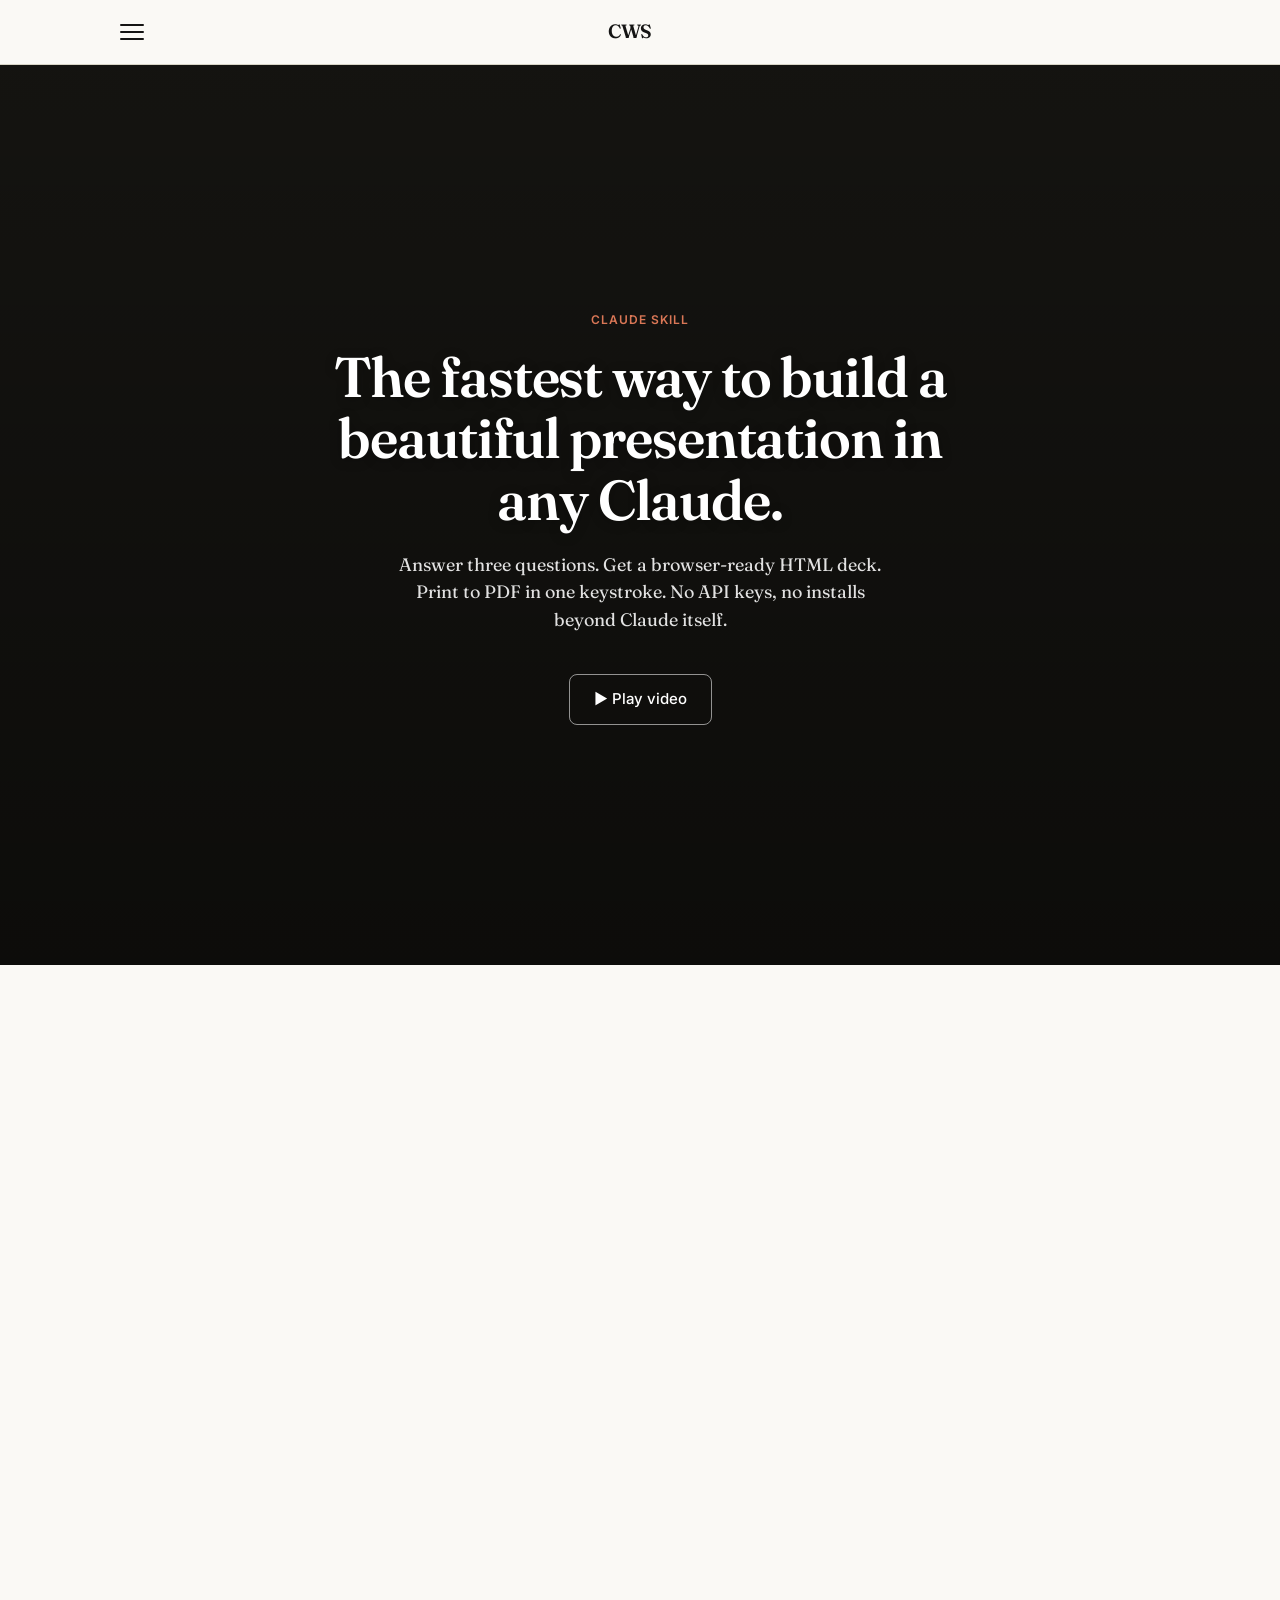
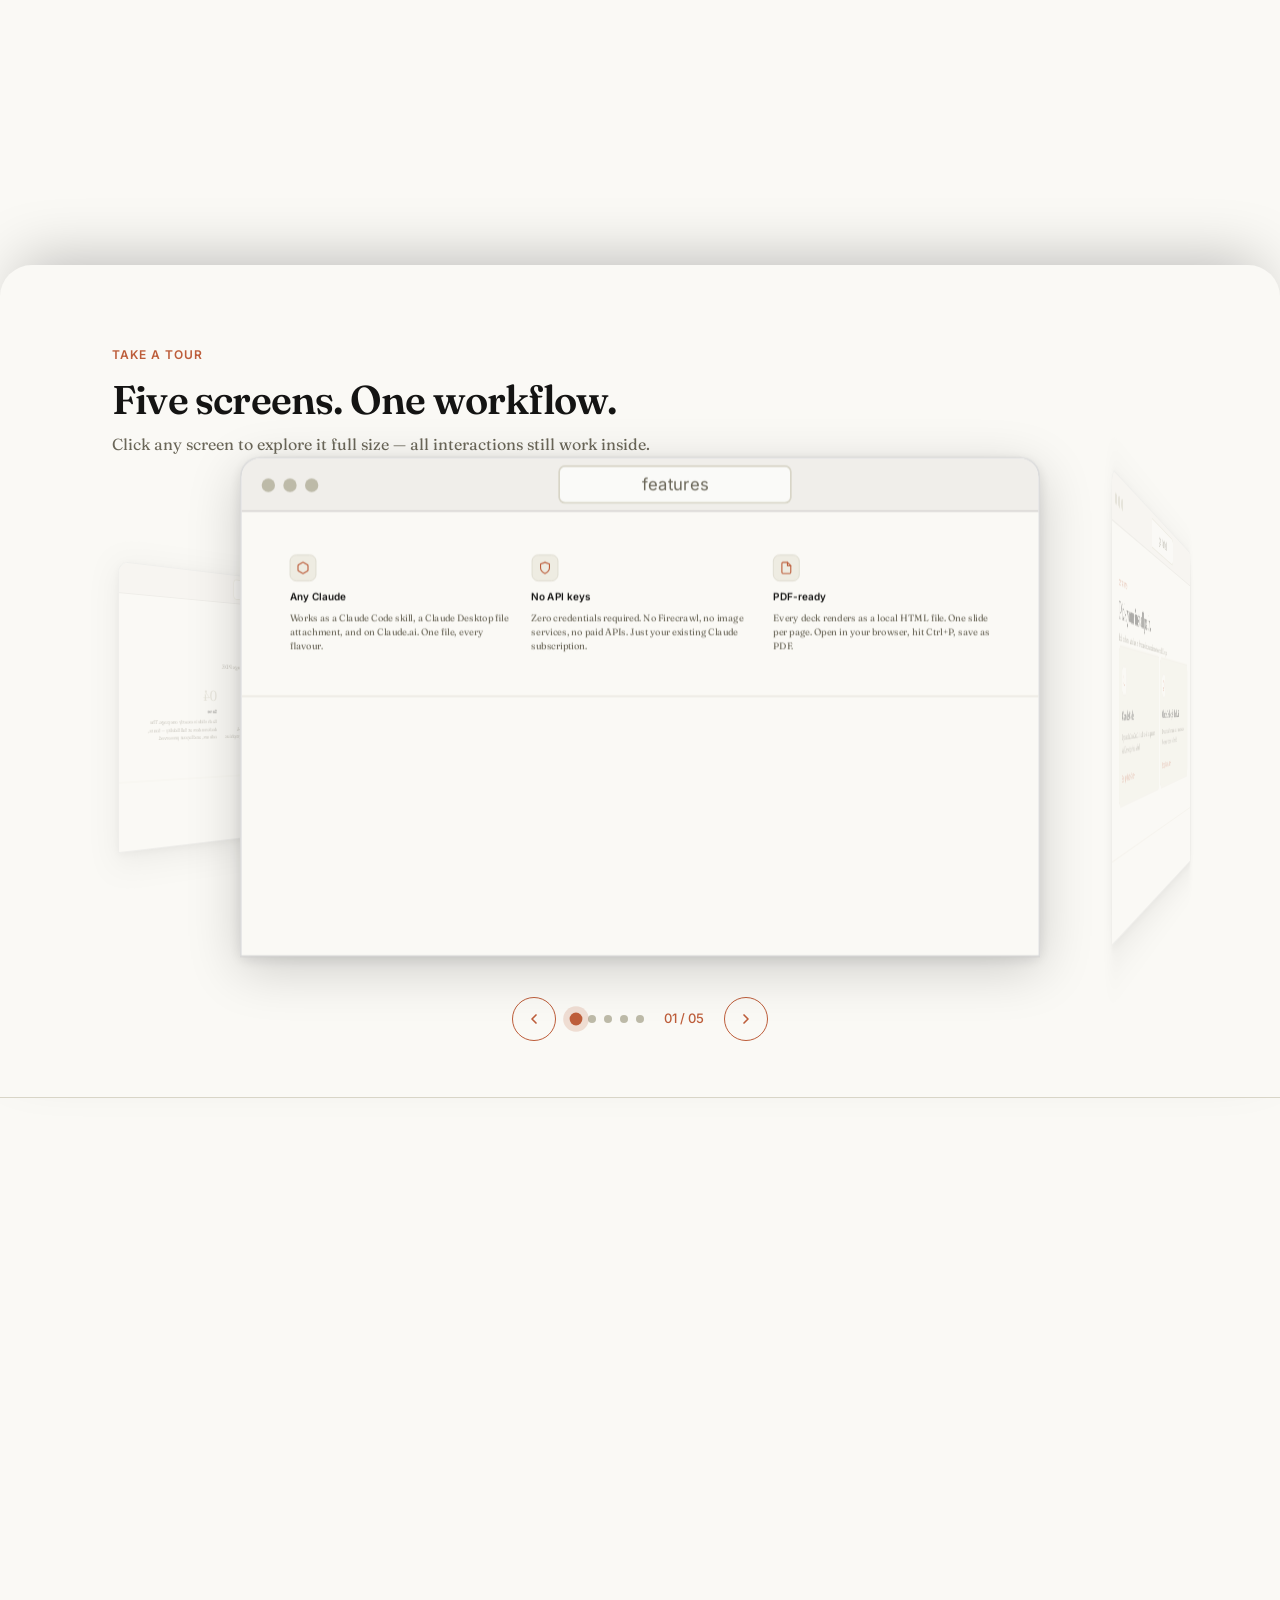
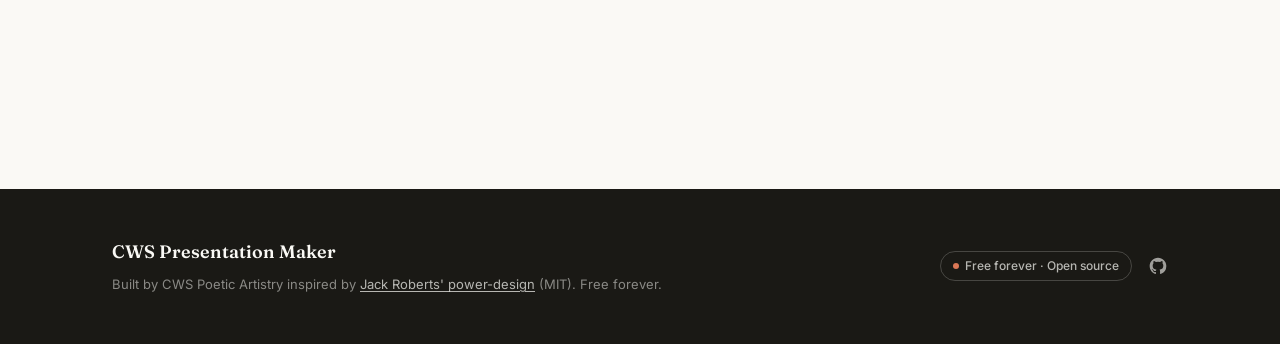
==== commit 89b37d38: "fix: parallax on mobile, mobile carousel scroll+angle+sync, no double-press - hero-wrap height:auto " ====
--- a/docs/index.html
+++ b/docs/index.html
@@ -697,10 +697,13 @@
       }
 
       // Sync active index to whichever device is nearest the front
-      var newActive = (Math.round(-rot / STEP) % TOTAL + TOTAL) % TOTAL;
-      if (newActive !== activeIdx) {
-        activeIdx = newActive;
-        syncNav();
+      // Only sync activeIdx from rotation on desktop — mobile uses scroll events
+      if (window.innerWidth >= 768) {
+        var newActive = (Math.round(-rot / STEP) % TOTAL + TOTAL) % TOTAL;
+        if (newActive !== activeIdx) {
+          activeIdx = newActive;
+          syncNav();
+        }
       }
     }
     requestAnimationFrame(frame);
@@ -718,9 +721,27 @@
     }
   }
 
-  // ── Snap to device n (shortest arc) ──────────────────────────
+  // ── Mobile helpers ────────────────────────────────────────────
+  var CARD_W = 340; // 320px card + 20px gap
+
+  function updateMobileActive() {
+    devices.forEach(function(d, i) {
+      d.classList.toggle('mobile-active', i === activeIdx);
+    });
+  }
+
+  // ── Snap to device n ─────────────────────────────────────────
   function snapTo(n) {
     n = ((n % TOTAL) + TOTAL) % TOTAL;
+    if (window.innerWidth < 768 && stage) {
+      // Mobile: scroll the stage to centre card n
+      stage.scrollTo({ left: n * CARD_W, behavior: 'smooth' });
+      activeIdx = n;
+      syncNav();
+      updateMobileActive();
+      return;
+    }
+    // Desktop: shortest-arc 3D rotation
     var canonical = -n * STEP;
     var rawDiff   = ((canonical - rot) % 360 + 360) % 360;
     var adj       = rawDiff > 180 ? rawDiff - 360 : rawDiff;
@@ -792,6 +813,11 @@
 
   function handleDeviceClick(idx) {
     if (zoomed) return;
+    if (window.innerWidth < 768) {
+      // Mobile: tap on the active card zooms; tap on a side card scrolls to it
+      if (idx === activeIdx) { openZoom(); } else { snapTo(idx); }
+      return;
+    }
     if (idx === activeIdx) {
       openZoom();
     } else {
@@ -812,6 +838,7 @@
   var touchX = 0;
   var touchY = 0;
   if (stage) {
+    // Touch swipe on desktop (for completeness)
     stage.addEventListener('touchstart', function(e) {
       touchX = e.touches[0].clientX;
       touchY = e.touches[0].clientY;
@@ -823,7 +850,26 @@
         cycle(dx < 0 ? 1 : -1);
       }
     }, { passive: true });
-  }
+
+    // Mobile: sync active card from scroll position + update visual state
+    var scrollTimer = null;
+    stage.addEventListener('scroll', function() {
+      if (window.innerWidth >= 768) return;
+      clearTimeout(scrollTimer);
+      scrollTimer = setTimeout(function() {
+        var n = Math.round(stage.scrollLeft / CARD_W);
+        n = Math.max(0, Math.min(TOTAL - 1, n));
+        if (n !== activeIdx) {
+          activeIdx = n;
+          syncNav();
+        }
+        updateMobileActive();
+      }, 80);
+    }, { passive: true });
+  }
+
+  // Initialise mobile active state
+  if (window.innerWidth < 768) updateMobileActive();
 
   document.addEventListener('keydown', function (e) {
     if (zoomed) {
--- a/docs/style.css
+++ b/docs/style.css
@@ -1648,17 +1648,21 @@
   text-align: center;
 }
 
+/* ── Hero-wrap: no extra height on mobile (parallax is desktop-only) */
+@media (max-width: 767px) {
+  .hero-wrap { height: auto; }
+}
+
 /* ── Carousel mobile — horizontal scroll snap ────────────────────── */
 @media (max-width: 767px) {
   .carousel-stage {
-    perspective: none;
+    perspective: 800px;
     height: auto;
     overflow-x: scroll;
     scroll-snap-type: x mandatory;
     -webkit-overflow-scrolling: touch;
     scrollbar-width: none;
-    padding: 24px 0;
-    cursor: grab;
+    padding: 32px 0 24px;
   }
   .carousel-stage::-webkit-scrollbar { display: none; }
 
@@ -1673,19 +1677,27 @@
     flex-direction: row;
     gap: 20px;
     padding: 0 calc(50vw - 160px);
-    align-items: flex-start;
+    align-items: center;
   }
 
+  /* Side cards: angled + dimmed */
   .device {
     position: relative;
     top: auto; left: auto;
     width: 320px;
     flex-shrink: 0;
-    transform: none !important;
-    opacity: 1 !important;
+    transform: rotateY(18deg) scale(0.88) !important;
+    opacity: 0.65 !important;
     filter: none !important;
     scroll-snap-align: center;
-    transition: transform 300ms ease-out;
+    transition: transform 400ms cubic-bezier(0.2,0.6,0.2,1), opacity 400ms ease-out;
+    cursor: pointer;
+  }
+
+  /* Active (centred) card — flat, full-opacity */
+  .device.mobile-active {
+    transform: rotateY(0deg) scale(1) !important;
+    opacity: 1 !important;
   }
 
   .device-frame { width: 100%; border-radius: var(--radius-md); }
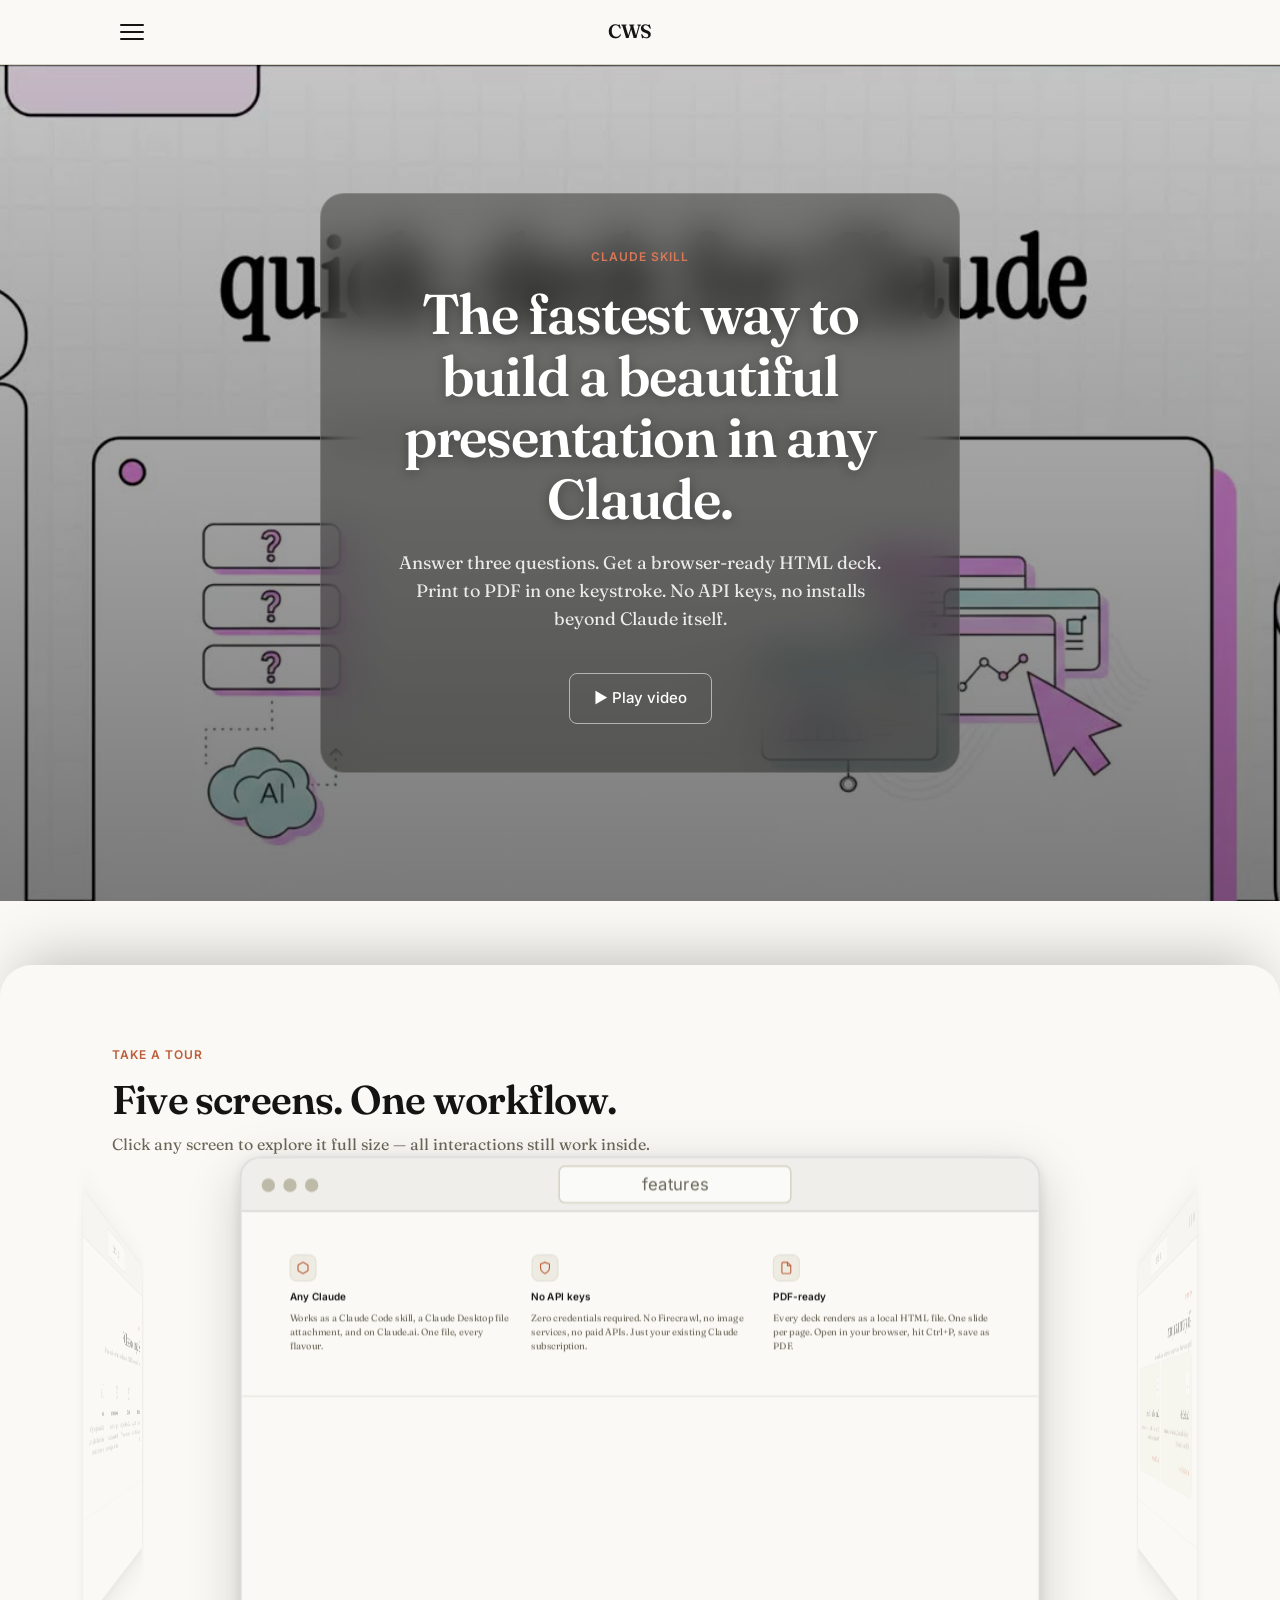
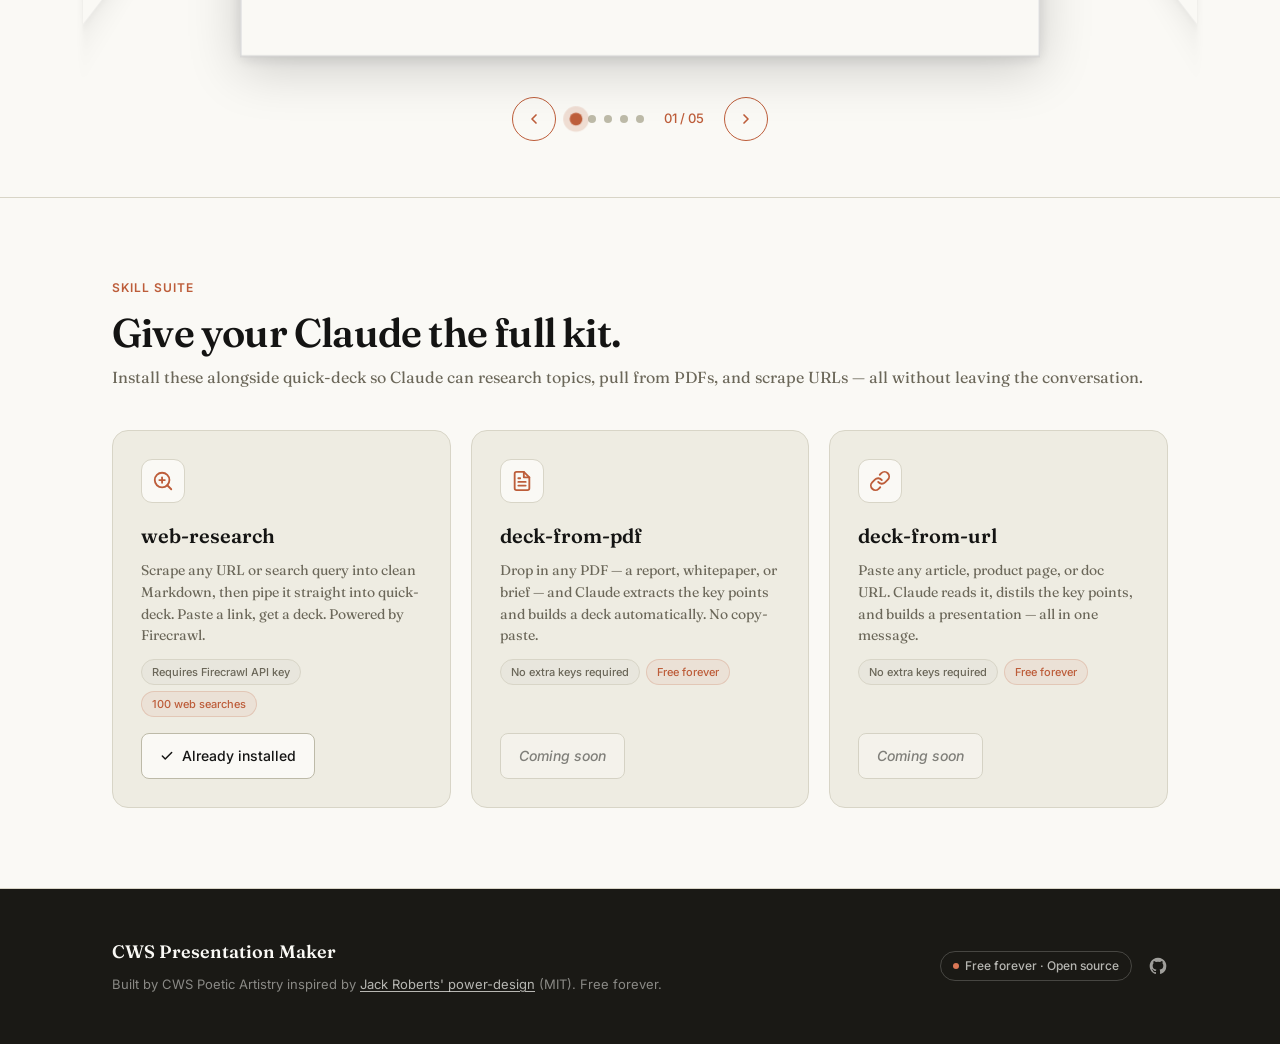
==== commit 922e38ca: "feat: hero video with audio, frosted glass card, parallax fix, carousel 72deg fix - Re-encode hero.m" ====
--- a/docs/index.html
+++ b/docs/index.html
@@ -58,20 +58,22 @@
 <!-- ── Hero ─────────────────────────────────────────────────────── -->
 <div class="hero-wrap">
 <section class="hero" id="main">
-  <!-- Background video — muted autoplay loop; poster shown until video loads -->
-  <video class="hero-video" id="hero-video" autoplay loop muted playsinline poster="hero-poster.jpg" aria-hidden="true">
+  <!-- Hero video — starts paused; controls shown after play button click -->
+  <video class="hero-video" id="hero-video" playsinline poster="hero-poster.jpg" preload="metadata">
     <source src="hero.mp4" type="video/mp4">
   </video>
   <!-- Dark scrim so text stays legible over the video -->
   <div class="hero-scrim" aria-hidden="true"></div>
-  <!-- Text overlay — fades out once video starts playing -->
+  <!-- Text overlay with frosted glass card — fades out when video plays -->
   <div class="hero-text-overlay" id="hero-overlay">
     <div class="container">
-      <span class="hero-eyebrow">Claude Skill</span>
-      <h1>The fastest way to build a beautiful presentation in any Claude.</h1>
-      <p class="hero-sub">Answer three questions. Get a browser-ready HTML deck. Print to PDF in one keystroke. No API keys, no installs beyond Claude itself.</p>
-      <div class="hero-actions">
-        <button id="play-video-btn" class="btn-ghost">▶ Play video</button>
+      <div class="hero-glass-card">
+        <span class="hero-eyebrow">Claude Skill</span>
+        <h1>The fastest way to build a beautiful presentation in any Claude.</h1>
+        <p class="hero-sub">Answer three questions. Get a browser-ready HTML deck. Print to PDF in one keystroke. No API keys, no installs beyond Claude itself.</p>
+        <div class="hero-actions">
+          <button id="play-video-btn" class="btn-ghost">▶ Play video</button>
+        </div>
       </div>
     </div>
   </div>
@@ -661,7 +663,7 @@
       // Smooth lerp toward target
       var diff = targetRot - rot;
       if (Math.abs(diff) > 0.05) {
-        rot += diff * 0.09;
+        rot += diff * 0.07;
       } else {
         rot = targetRot;
       }
@@ -866,6 +868,30 @@
         updateMobileActive();
       }, 80);
     }, { passive: true });
+  }
+
+  // ── Desktop mouse/pointer drag to rotate carousel ────────────────
+  var dragStartX = 0, dragStartRot = 0, isDragging = false;
+  if (stage) {
+    stage.addEventListener('pointerdown', function(e) {
+      if (window.innerWidth < 768) return;
+      isDragging = true;
+      dragStartX = e.clientX;
+      dragStartRot = targetRot;
+      stage.setPointerCapture(e.pointerId);
+    });
+    stage.addEventListener('pointermove', function(e) {
+      if (!isDragging || window.innerWidth < 768) return;
+      var dx = e.clientX - dragStartX;
+      targetRot = dragStartRot + dx * 0.35;
+    });
+    stage.addEventListener('pointerup', function(e) {
+      if (!isDragging || window.innerWidth < 768) return;
+      isDragging = false;
+      var nearest = (Math.round(-targetRot / STEP) % TOTAL + TOTAL) % TOTAL;
+      snapTo(nearest);
+    });
+    stage.addEventListener('pointercancel', function() { isDragging = false; });
   }
 
   // Initialise mobile active state
@@ -955,31 +981,19 @@
   });
 })();
 
-// ── Hero video — Play button triggers overlay fade ────────────────
+// ── Hero video — Play button fades overlay and starts video with controls ─
 (function () {
   var video   = document.getElementById('hero-video');
   var overlay = document.getElementById('hero-overlay');
   var playBtn = document.getElementById('play-video-btn');
   if (!video || !overlay || !playBtn) return;
 
-  if (window.matchMedia('(prefers-reduced-motion: reduce)').matches) {
-    video.removeAttribute('autoplay');
-    playBtn.style.display = 'none';
-    return;
-  }
-
   playBtn.addEventListener('click', function () {
-    video.loop = false;
+    video.controls = true;
     video.currentTime = 0;
     video.play();
     overlay.classList.add('hero-text-overlay--fade');
   });
-
-  video.addEventListener('ended', function () {
-    video.loop = true;
-    video.play();
-    overlay.classList.remove('hero-text-overlay--fade');
-  });
 })();
 </script>
 
--- a/docs/style.css
+++ b/docs/style.css
@@ -264,9 +264,9 @@
 
 .hero {
   position: sticky;
-  top: 0;
-  height: 100vh;
-  min-height: 600px;
+  top: 64px; /* stick right below the nav (nav-inner height = 64px) */
+  height: calc(100vh - 64px);
+  min-height: 540px;
   z-index: 1;
   overflow: hidden;
   display: flex;
@@ -346,6 +346,23 @@
 .hero-text-overlay--fade {
   opacity: 0;
   pointer-events: none;
+}
+
+/* ── Frosted glass card behind hero copy ─────────────────────────── */
+.hero-glass-card {
+  background: rgba(10, 8, 6, 0.38);
+  backdrop-filter: blur(22px) saturate(1.3);
+  -webkit-backdrop-filter: blur(22px) saturate(1.3);
+  border: 1px solid rgba(255, 255, 255, 0.14);
+  border-radius: 24px;
+  padding: 48px 56px;
+  max-width: 640px;
+  width: 100%;
+  margin: 0 auto;
+  text-align: center;
+}
+@media (max-width: 600px) {
+  .hero-glass-card { padding: 32px 24px; border-radius: 16px; }
 }
 
 .hero-text-overlay .btn-ghost {
@@ -1020,6 +1037,8 @@
 
 /* ── Footer ──────────────────────────────────────────────────────── */
 .site-footer {
+  position: relative;
+  z-index: 2;
   background: var(--bg-invert);
   padding: 48px 0;
 }
@@ -1245,14 +1264,14 @@
   .gallery-hero h1 { font-size: 36px; }
 
   /* Hero: drop sticky on tablet — avoid covering content on small screens */
-  .hero { position: relative; height: auto; min-height: 80vh; }
+  .hero { position: relative; top: 0; height: auto; min-height: 80vh; }
   .carousel-section { border-top-left-radius: 0; border-top-right-radius: 0; box-shadow: none; }
 }
 
 @media (max-width: 479px) {
   :root { --pad-x: 16px; }
 
-  .hero { position: relative; height: auto; min-height: 70vh; }
+  .hero { position: relative; top: 0; height: auto; min-height: 70vh; }
   .hero h1 { font-size: 32px; }
   .hero-sub { font-size: 16px; }
   .section-heading { font-size: 28px; }
@@ -1266,6 +1285,9 @@
 
 /* ── Bonus skills section ────────────────────────────────────────── */
 .bonus-skills {
+  position: relative;
+  z-index: 2;      /* must sit above the sticky hero (z-index: 1) */
+  background: var(--bg);
   padding: 80px 0;
   border-bottom: 1px solid var(--rule);
 }
@@ -1437,6 +1459,7 @@
 .carousel-section {
   position: relative;
   z-index: 2;
+  margin-top: -100vh; /* pull carousel up so it slides over the sticky hero immediately */
   padding: 80px 0 56px;
   border-bottom: 1px solid var(--rule);
   overflow: hidden;
@@ -1463,7 +1486,7 @@
   height: 0;
   transform: translate(-50%, -50%) rotateX(var(--tilt, 0deg)) rotateY(var(--rotation, 0deg));
   transform-style: preserve-3d;
-  transition: transform 600ms cubic-bezier(0.2, 0.6, 0.2, 1);
+  /* No CSS transition — JS lerp (0.07 factor) drives the smooth animation */
 }
 
 /* Each device on the cylinder — --idx set via inline style */
@@ -1473,7 +1496,7 @@
   top: -150px;
   left: -240px;
   width: 480px;
-  transform: rotateY(calc(var(--idx, 0) * 60deg)) translateZ(480px);
+  transform: rotateY(calc(var(--idx, 0) * 72deg)) translateZ(480px);
   cursor: pointer;
   will-change: opacity, filter;
 }
@@ -1651,6 +1674,7 @@
 /* ── Hero-wrap: no extra height on mobile (parallax is desktop-only) */
 @media (max-width: 767px) {
   .hero-wrap { height: auto; }
+  .carousel-section { margin-top: 0; }
 }
 
 /* ── Carousel mobile — horizontal scroll snap ────────────────────── */
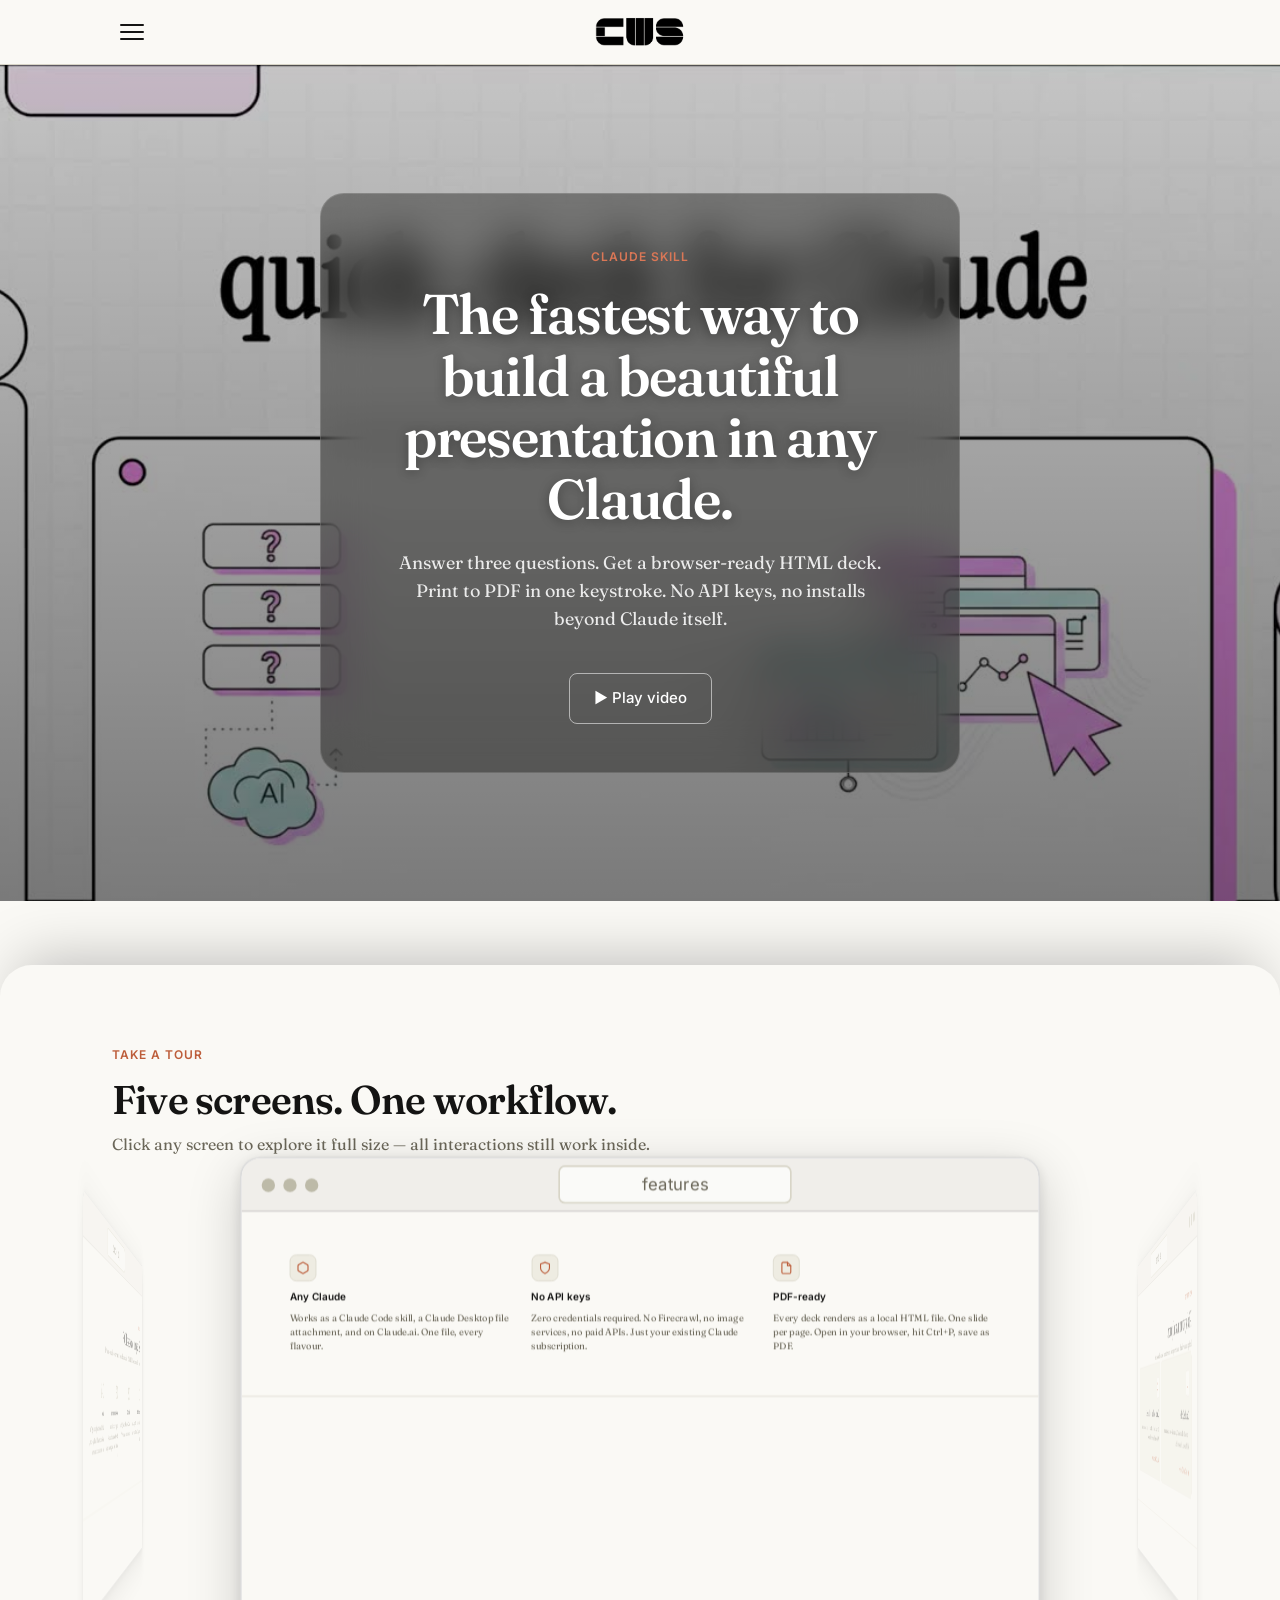
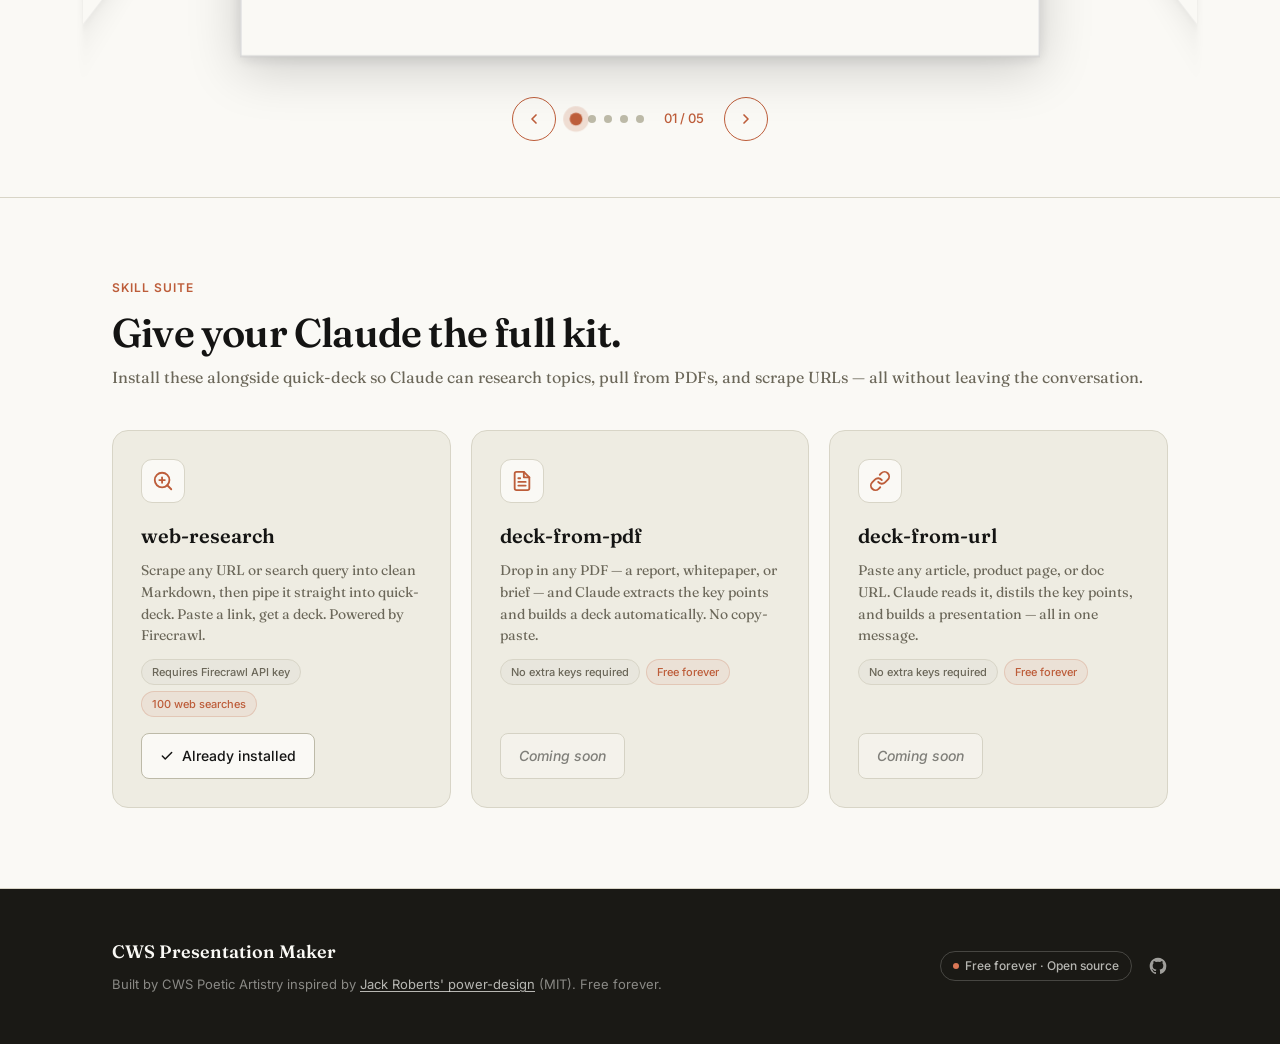
==== commit 1bedab21: "feat: mobile hero layout, CWS logo, dual play buttons - Video full-width 16:9 on mobile; hero text f" ====
--- a/docs/index.html
+++ b/docs/index.html
@@ -20,9 +20,7 @@
       <span></span><span></span><span></span>
     </button>
     <a class="nav-logo" href="https://www.cwspa.co.za" target="_blank" rel="noopener" aria-label="CWS Poetic Artistry">
-      <svg class="nav-logo-svg" viewBox="0 0 80 28" fill="none" xmlns="http://www.w3.org/2000/svg" aria-hidden="true">
-        <text x="0" y="22" font-family="Fraunces, serif" font-size="24" font-weight="600" fill="currentColor" letter-spacing="-0.5">CWS</text>
-      </svg>
+      <img src="cws-logo.png" alt="CWS Poetic Artistry" class="nav-logo-img">
     </a>
     <div class="nav-right-spacer"></div>
   </div>
@@ -58,13 +56,16 @@
 <!-- ── Hero ─────────────────────────────────────────────────────── -->
 <div class="hero-wrap">
 <section class="hero" id="main">
-  <!-- Hero video — starts paused; controls shown after play button click -->
-  <video class="hero-video" id="hero-video" playsinline poster="hero-poster.jpg" preload="metadata">
-    <source src="hero.mp4" type="video/mp4">
-  </video>
-  <!-- Dark scrim so text stays legible over the video -->
-  <div class="hero-scrim" aria-hidden="true"></div>
-  <!-- Text overlay with frosted glass card — fades out when video plays -->
+  <!-- Video section — fills hero on desktop; 16:9 width on mobile -->
+  <div class="hero-video-section">
+    <video class="hero-video" id="hero-video" playsinline poster="hero-poster.jpg" preload="metadata">
+      <source src="hero.mp4" type="video/mp4">
+    </video>
+    <div class="hero-scrim" aria-hidden="true"></div>
+    <!-- Mobile play button sits over the video; only this fades on play -->
+    <button id="play-video-btn-mobile" class="play-btn-mobile" aria-label="Play video">▶</button>
+  </div>
+  <!-- Text overlay — glass card over video on desktop; plain below video on mobile -->
   <div class="hero-text-overlay" id="hero-overlay">
     <div class="container">
       <div class="hero-glass-card">
@@ -981,19 +982,33 @@
   });
 })();
 
-// ── Hero video — Play button fades overlay and starts video with controls ─
+// ── Hero video — dual play buttons: desktop fades overlay, mobile fades only the button ─
 (function () {
-  var video   = document.getElementById('hero-video');
-  var overlay = document.getElementById('hero-overlay');
-  var playBtn = document.getElementById('play-video-btn');
-  if (!video || !overlay || !playBtn) return;
-
-  playBtn.addEventListener('click', function () {
+  var video         = document.getElementById('hero-video');
+  var overlay       = document.getElementById('hero-overlay');
+  var playBtn       = document.getElementById('play-video-btn');
+  var playBtnMobile = document.getElementById('play-video-btn-mobile');
+  if (!video) return;
+
+  function startVideo() {
     video.controls = true;
     video.currentTime = 0;
     video.play();
-    overlay.classList.add('hero-text-overlay--fade');
-  });
+  }
+
+  if (playBtn && overlay) {
+    playBtn.addEventListener('click', function () {
+      overlay.classList.add('hero-text-overlay--fade');
+      startVideo();
+    });
+  }
+
+  if (playBtnMobile) {
+    playBtnMobile.addEventListener('click', function () {
+      playBtnMobile.classList.add('hidden');
+      startVideo();
+    });
+  }
 })();
 </script>
 
--- a/docs/style.css
+++ b/docs/style.css
@@ -148,10 +148,11 @@
   justify-self: center;
 }
 .nav-logo:hover { color: var(--coral-deep); }
-.nav-logo-svg {
-  width: 64px;
-  height: 28px;
+.nav-logo-img {
+  height: 32px;
+  width: auto;
   display: block;
+  filter: brightness(0);
 }
 
 /* Right: spacer keeps grid balanced */
@@ -330,6 +331,17 @@
   pointer-events: none;
 }
 
+/* hero-video-section: fills the whole hero on desktop */
+.hero-video-section {
+  position: absolute;
+  inset: 0;
+}
+
+/* Mobile play button: hidden on desktop, shown in mobile media query */
+.play-btn-mobile {
+  display: none;
+}
+
 .hero-text-overlay {
   position: absolute;
   inset: 0;
@@ -1263,15 +1275,12 @@
   .section-heading { font-size: 32px; }
   .gallery-hero h1 { font-size: 36px; }
 
-  /* Hero: drop sticky on tablet — avoid covering content on small screens */
-  .hero { position: relative; top: 0; height: auto; min-height: 80vh; }
   .carousel-section { border-top-left-radius: 0; border-top-right-radius: 0; box-shadow: none; }
 }
 
 @media (max-width: 479px) {
   :root { --pad-x: 16px; }
 
-  .hero { position: relative; top: 0; height: auto; min-height: 70vh; }
   .hero h1 { font-size: 32px; }
   .hero-sub { font-size: 16px; }
   .section-heading { font-size: 28px; }
@@ -1671,10 +1680,110 @@
   text-align: center;
 }
 
-/* ── Hero-wrap: no extra height on mobile (parallax is desktop-only) */
+/* ── Mobile hero: video on top, text below, parallax preserved ───── */
 @media (max-width: 767px) {
-  .hero-wrap { height: auto; }
-  .carousel-section { margin-top: 0; }
+  /* Keep hero-wrap at 200vh and carousel at -100vh so parallax works */
+
+  /* Hero becomes a vertical flex column */
+  .hero {
+    display: flex;
+    flex-direction: column;
+    height: auto;
+    min-height: unset;
+    overflow: visible;
+    background: var(--bg);
+    align-items: stretch;
+  }
+
+  /* Video section: full-width, 16:9 */
+  .hero-video-section {
+    position: relative;
+    inset: unset;
+    width: 100%;
+    aspect-ratio: 16 / 9;
+    flex-shrink: 0;
+    overflow: hidden;
+  }
+
+  /* Video fills its section container */
+  .hero-video {
+    position: absolute;
+    inset: 0;
+    width: 100%;
+    height: 100%;
+  }
+
+  /* Scrim hidden — text is below the video, not over it */
+  .hero-scrim { display: none; }
+
+  /* Mobile play button: centered over the video */
+  .play-btn-mobile {
+    display: flex;
+    position: absolute;
+    top: 50%;
+    left: 50%;
+    transform: translate(-50%, -50%);
+    width: 56px;
+    height: 56px;
+    border-radius: 50%;
+    background: rgba(255, 255, 255, 0.92);
+    border: none;
+    cursor: pointer;
+    align-items: center;
+    justify-content: center;
+    font-size: 20px;
+    color: #000;
+    z-index: 10;
+    transition: opacity 400ms ease;
+  }
+  .play-btn-mobile.hidden {
+    opacity: 0;
+    pointer-events: none;
+  }
+
+  /* Text overlay: flow below the video, not absolutely positioned */
+  .hero-text-overlay {
+    position: static;
+    inset: unset;
+    padding: 28px 20px 32px;
+    display: block;
+    text-align: left;
+    background: var(--bg);
+    transition: none;
+  }
+  /* Never fade the text overlay on mobile — only the play button fades */
+  .hero-text-overlay.hero-text-overlay--fade {
+    opacity: 1;
+    pointer-events: auto;
+  }
+
+  /* Strip glass morphism card on mobile */
+  .hero-glass-card {
+    background: none;
+    backdrop-filter: none;
+    -webkit-backdrop-filter: none;
+    border: none;
+    border-radius: 0;
+    padding: 0;
+    max-width: 100%;
+    text-align: left;
+  }
+
+  /* Text colors for light (non-video) background */
+  .hero h1 {
+    color: var(--ink-strong);
+    text-shadow: none;
+    max-width: 100%;
+    margin: 0 0 16px;
+  }
+  .hero-sub {
+    color: var(--ink);
+    margin: 0 0 28px;
+    max-width: 100%;
+  }
+
+  /* Hide desktop play button on mobile */
+  #play-video-btn { display: none; }
 }
 
 /* ── Carousel mobile — horizontal scroll snap ────────────────────── */
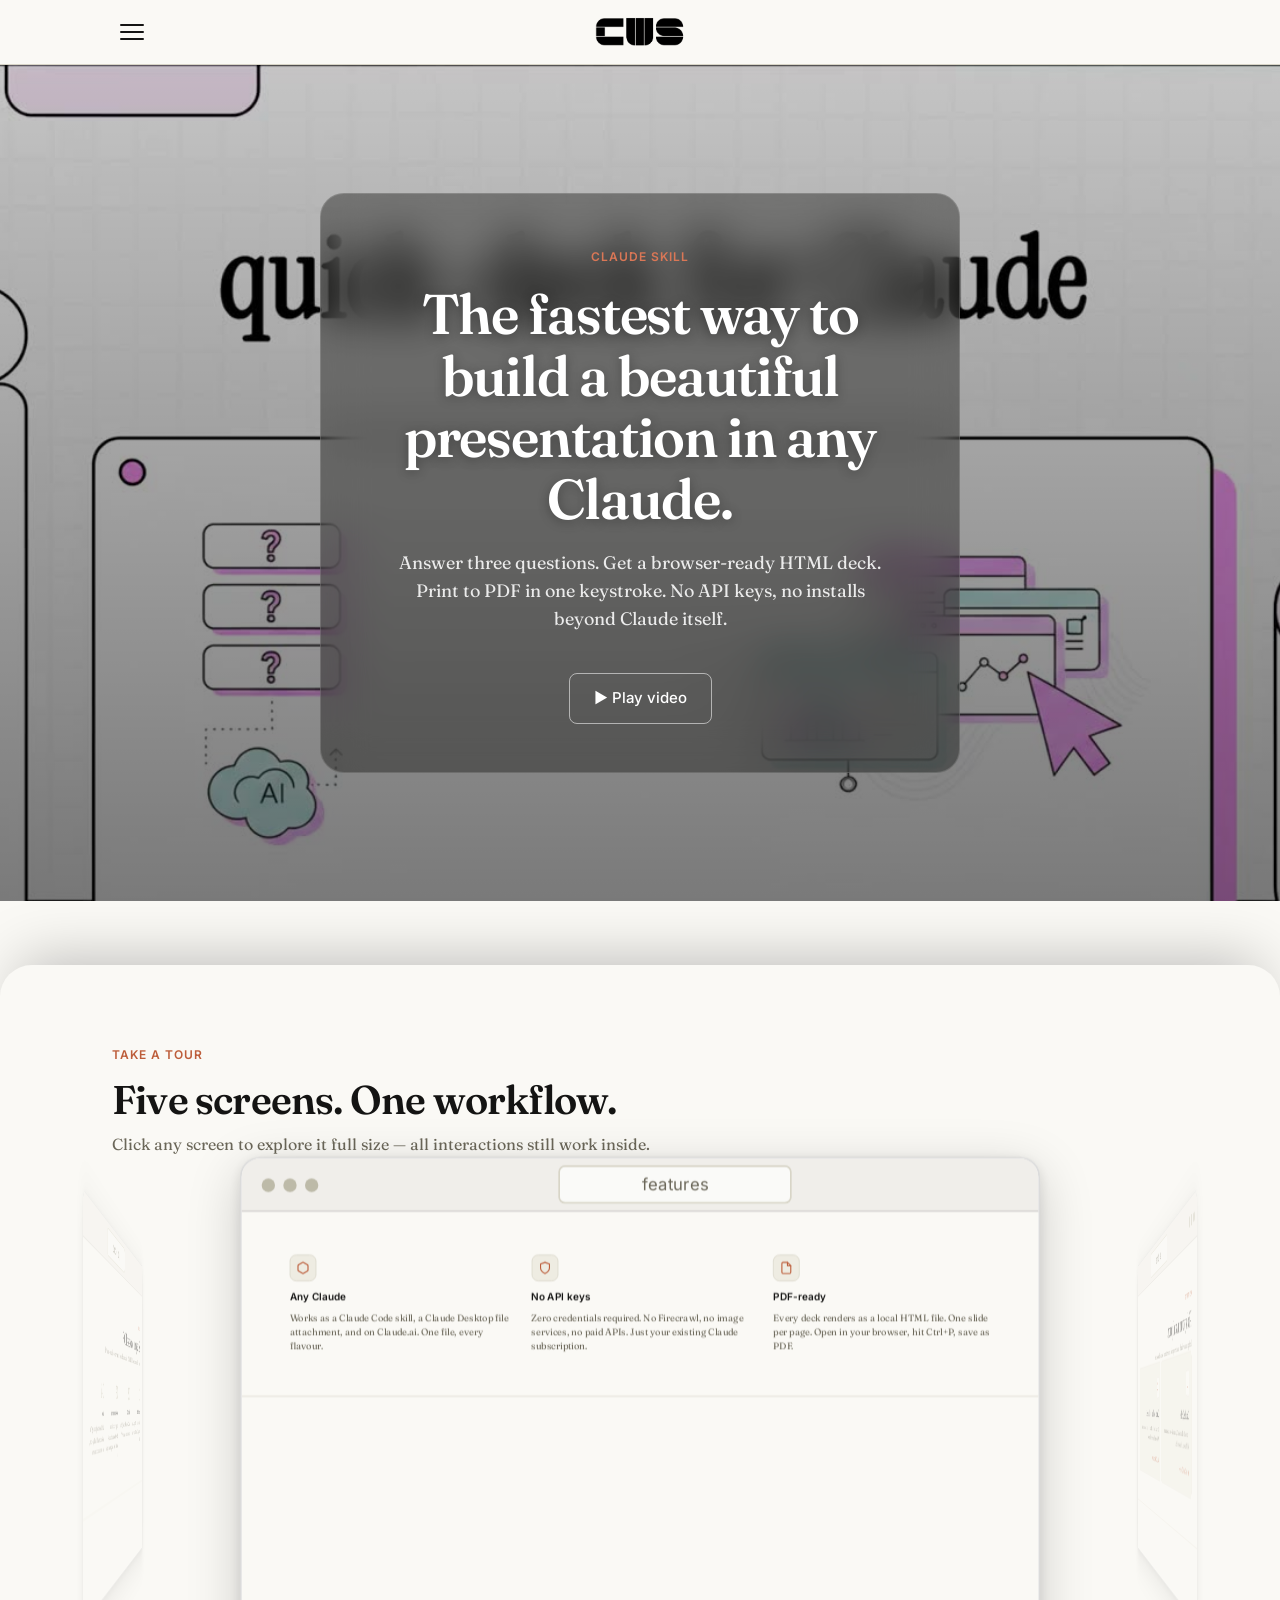
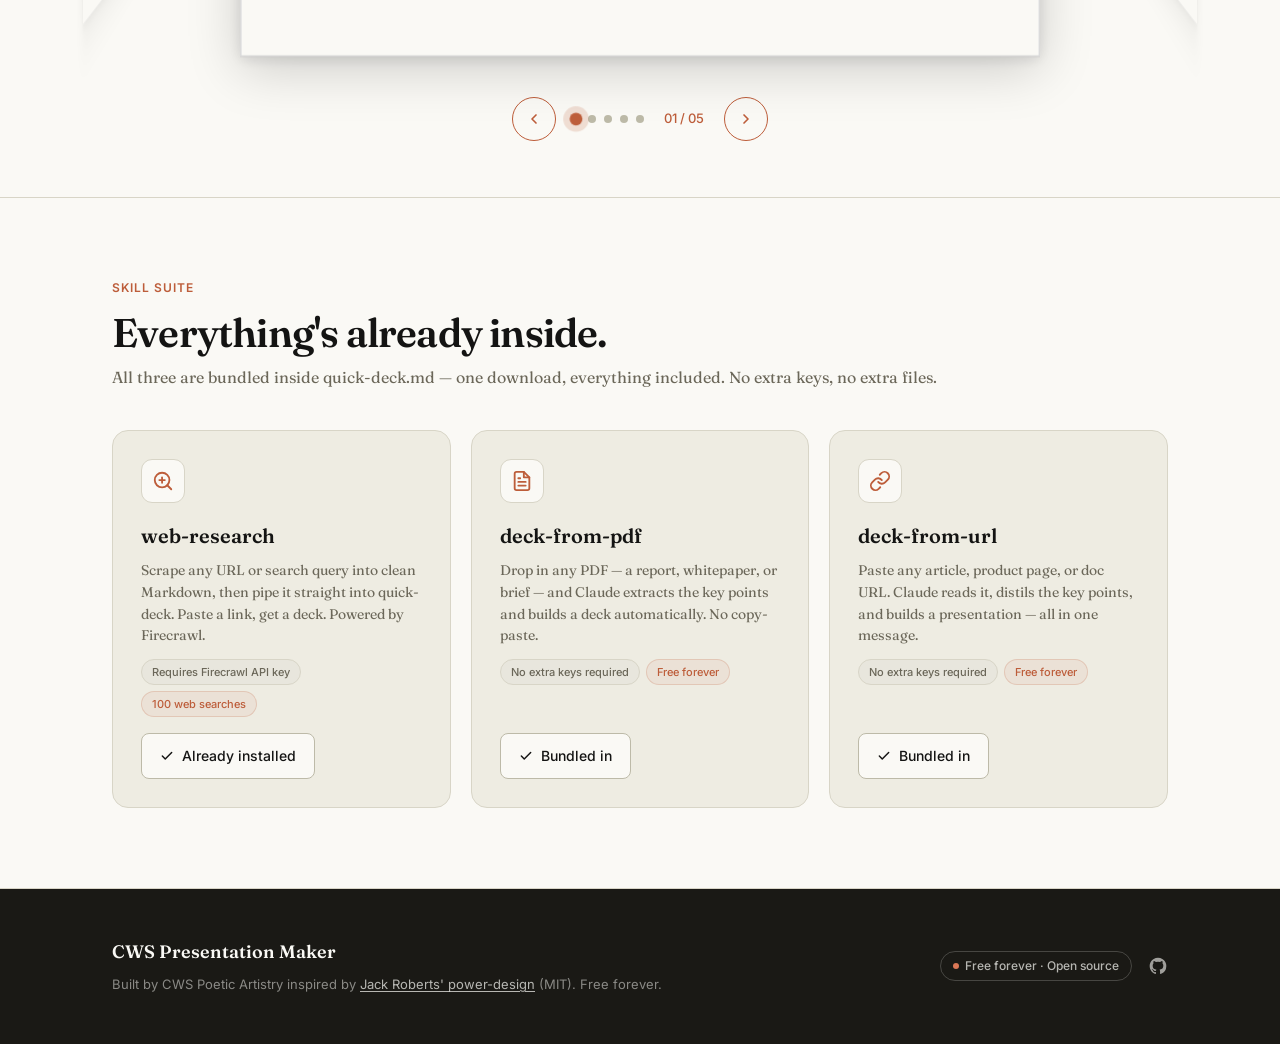
==== commit 960bd8f2: "Bundle deck-from-pdf and deck-from-url into quick-deck v1.1 Both capabilities are now built into qui" ====
--- a/docs/index.html
+++ b/docs/index.html
@@ -472,8 +472,8 @@
 <section class="bonus-skills fade-in" id="more-skills" aria-labelledby="bonus-heading">
   <div class="container">
     <div class="section-label">Skill suite</div>
-    <h2 class="section-heading" id="bonus-heading">Give your Claude the full kit.</h2>
-    <p class="section-sub" style="margin-bottom:40px">Install these alongside quick-deck so Claude can research topics, pull from PDFs, and scrape URLs — all without leaving the conversation.</p>
+    <h2 class="section-heading" id="bonus-heading">Everything's already inside.</h2>
+    <p class="section-sub" style="margin-bottom:40px">All three are bundled inside quick-deck.md — one download, everything included. No extra keys, no extra files.</p>
 
     <div class="bonus-grid">
 
@@ -496,7 +496,7 @@
         </span>
       </div>
 
-      <!-- deck-from-pdf skill card (coming soon) -->
+      <!-- deck-from-pdf skill card -->
       <div class="bonus-card">
         <div class="bonus-card-icon" aria-hidden="true">
           <svg width="22" height="22" viewBox="0 0 24 24" fill="none" stroke="currentColor" stroke-width="2" stroke-linecap="round" stroke-linejoin="round"><path d="M14 2H6a2 2 0 0 0-2 2v16a2 2 0 0 0 2 2h12a2 2 0 0 0 2-2V8z"/><polyline points="14 2 14 8 20 8"/><line x1="16" y1="13" x2="8" y2="13"/><line x1="16" y1="17" x2="8" y2="17"/><polyline points="10 9 9 9 8 9"/></svg>
@@ -509,12 +509,13 @@
             <span class="bonus-badge bonus-badge--free">Free forever</span>
           </div>
         </div>
-        <span class="bonus-dl-btn bonus-dl-btn--soon" aria-label="deck-from-pdf coming soon">
-          Coming soon
+        <span class="bonus-dl-btn bonus-dl-btn--installed" aria-label="deck-from-pdf bundled in quick-deck">
+          <svg width="14" height="14" viewBox="0 0 24 24" fill="none" stroke="currentColor" stroke-width="2.5" stroke-linecap="round" stroke-linejoin="round" aria-hidden="true"><polyline points="20 6 9 17 4 12"/></svg>
+          Bundled in
         </span>
       </div>
 
-      <!-- deck-from-url skill card (coming soon) -->
+      <!-- deck-from-url skill card -->
       <div class="bonus-card">
         <div class="bonus-card-icon" aria-hidden="true">
           <svg width="22" height="22" viewBox="0 0 24 24" fill="none" stroke="currentColor" stroke-width="2" stroke-linecap="round" stroke-linejoin="round"><path d="M10 13a5 5 0 0 0 7.54.54l3-3a5 5 0 0 0-7.07-7.07l-1.72 1.71"/><path d="M14 11a5 5 0 0 0-7.54-.54l-3 3a5 5 0 0 0 7.07 7.07l1.71-1.71"/></svg>
@@ -527,8 +528,9 @@
             <span class="bonus-badge bonus-badge--free">Free forever</span>
           </div>
         </div>
-        <span class="bonus-dl-btn bonus-dl-btn--soon" aria-label="deck-from-url coming soon">
-          Coming soon
+        <span class="bonus-dl-btn bonus-dl-btn--installed" aria-label="deck-from-url bundled in quick-deck">
+          <svg width="14" height="14" viewBox="0 0 24 24" fill="none" stroke="currentColor" stroke-width="2.5" stroke-linecap="round" stroke-linejoin="round" aria-hidden="true"><polyline points="20 6 9 17 4 12"/></svg>
+          Bundled in
         </span>
       </div>
 
--- a/docs/style.css
+++ b/docs/style.css
@@ -1786,14 +1786,12 @@
   #play-video-btn { display: none; }
 }
 
-/* ── Carousel mobile — horizontal scroll snap ────────────────────── */
+/* ── Carousel mobile — free horizontal scroll ────────────────────── */
 @media (max-width: 767px) {
   .carousel-stage {
     perspective: 800px;
     height: auto;
     overflow-x: scroll;
-    scroll-snap-type: x mandatory;
-    -webkit-overflow-scrolling: touch;
     scrollbar-width: none;
     padding: 32px 0 24px;
   }
@@ -1822,7 +1820,7 @@
     transform: rotateY(18deg) scale(0.88) !important;
     opacity: 0.65 !important;
     filter: none !important;
-    scroll-snap-align: center;
+    /* scroll-snap-align removed */
     transition: transform 400ms cubic-bezier(0.2,0.6,0.2,1), opacity 400ms ease-out;
     cursor: pointer;
   }
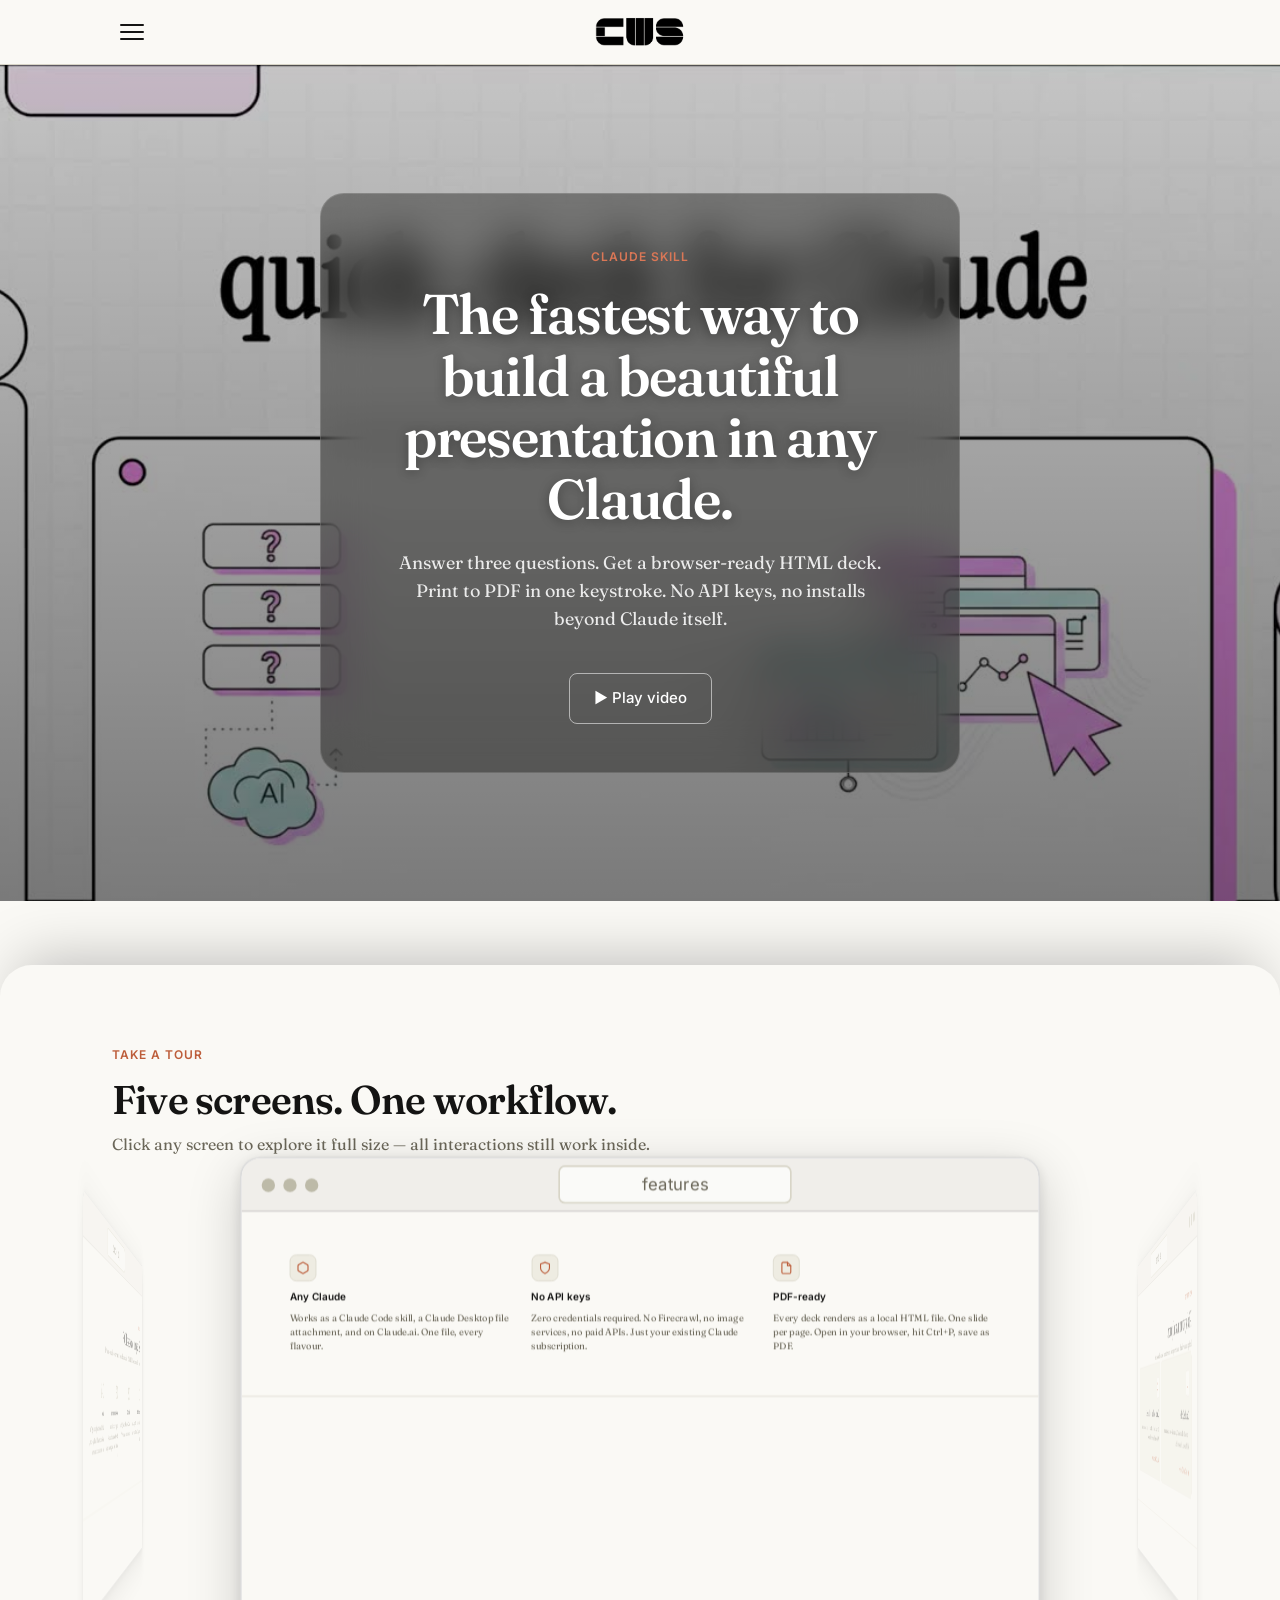
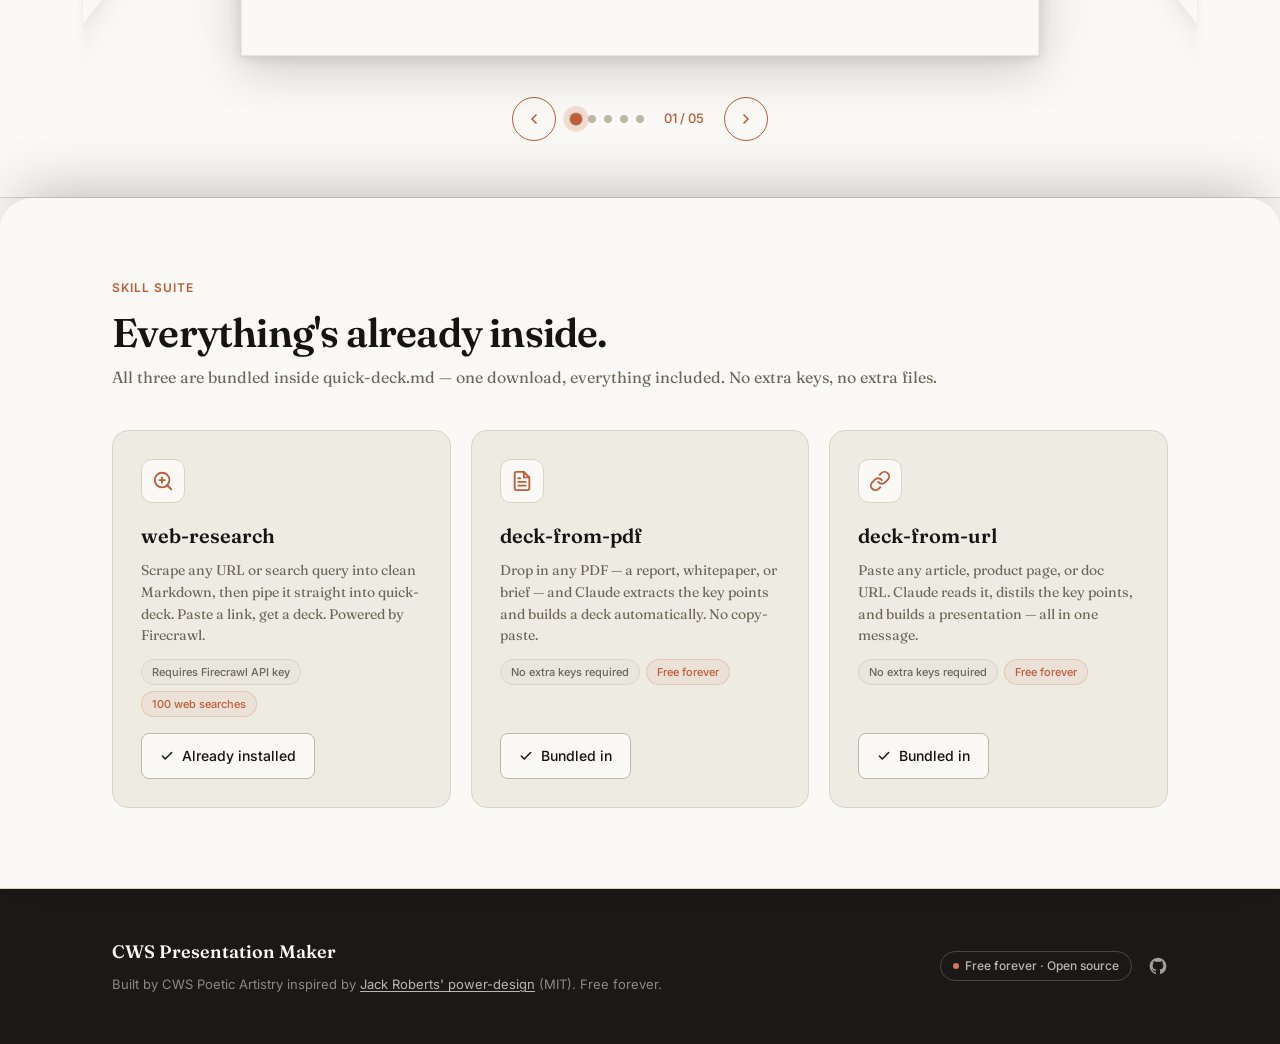
==== commit 5bf15fed: "feat: parallax slide-over effect on bonus skills section Bonus skills now slides up over the sticky " ====
--- a/docs/index.html
+++ b/docs/index.html
@@ -86,6 +86,9 @@
   <svg width="14" height="14" viewBox="0 0 24 24" fill="none" stroke="currentColor" stroke-width="2.5" stroke-linecap="round" stroke-linejoin="round" aria-hidden="true"><polyline points="15 18 9 12 15 6"/></svg>
   Back
 </button>
+
+<!-- ── Carousel wrap — gives carousel its own sticky scroll space ─── -->
+<div class="carousel-wrap">
 
 <!-- ── Carousel section ───────────────────────────────────────────── -->
 <section class="carousel-section fade-in" id="tour" aria-labelledby="carousel-heading">
@@ -468,6 +471,8 @@
 
 </section>
 
+</div><!-- /.carousel-wrap -->
+
 <!-- ── Bonus skills ───────────────────────────────────────────────── -->
 <section class="bonus-skills fade-in" id="more-skills" aria-labelledby="bonus-heading">
   <div class="container">
--- a/docs/style.css
+++ b/docs/style.css
@@ -1276,6 +1276,7 @@
   .gallery-hero h1 { font-size: 36px; }
 
   .carousel-section { border-top-left-radius: 0; border-top-right-radius: 0; box-shadow: none; }
+  .bonus-skills { border-top-left-radius: 0; border-top-right-radius: 0; box-shadow: none; }
 }
 
 @media (max-width: 479px) {
@@ -1292,13 +1293,17 @@
   .card-detail { padding: 24px; }
 }
 
-/* ── Bonus skills section ────────────────────────────────────────── */
+/* ── Bonus skills section — slides over sticky carousel ─────────── */
 .bonus-skills {
   position: relative;
-  z-index: 2;      /* must sit above the sticky hero (z-index: 1) */
+  z-index: 3;           /* above carousel-wrap (z-index: 2) */
   background: var(--bg);
   padding: 80px 0;
   border-bottom: 1px solid var(--rule);
+  margin-top: -60vh;    /* pull up to slide over the sticky carousel */
+  border-top-left-radius: 32px;
+  border-top-right-radius: 32px;
+  box-shadow: 0 -24px 60px -20px rgba(0,0,0,0.25);
 }
 
 .bonus-grid {
@@ -1464,11 +1469,20 @@
   background: var(--bg);
 }
 
-/* ── Carousel section — slides over sticky hero ───────────────────── */
-.carousel-section {
+/* ── Carousel wrap — sticky scroll space; bonus-skills slides over it */
+.carousel-wrap {
   position: relative;
   z-index: 2;
-  margin-top: -100vh; /* pull carousel up so it slides over the sticky hero immediately */
+  margin-top: -100vh;   /* same overlap with hero as before */
+  background: var(--bg);
+  padding-bottom: 60vh; /* extra scroll room so bonus-skills can slide over */
+}
+
+/* ── Carousel section — slides over sticky hero, then itself sticks ── */
+.carousel-section {
+  position: sticky;
+  top: 64px;            /* stick below nav */
+  z-index: 2;
   padding: 80px 0 56px;
   border-bottom: 1px solid var(--rule);
   overflow: hidden;
@@ -1876,6 +1890,8 @@
   .hero-text-overlay--fade { opacity: 1 !important; pointer-events: auto !important; }
   .hero-video { display: none !important; }
   .hero-scrim { display: none !important; }
-  .carousel-section { border-top-left-radius: 0 !important; border-top-right-radius: 0 !important; box-shadow: none !important; }
+  .carousel-wrap { margin-top: 0 !important; padding-bottom: 0 !important; }
+  .carousel-section { position: relative !important; top: auto !important; border-top-left-radius: 0 !important; border-top-right-radius: 0 !important; box-shadow: none !important; }
+  .bonus-skills { margin-top: 0 !important; border-top-left-radius: 0 !important; border-top-right-radius: 0 !important; box-shadow: none !important; }
   .carousel-dot-btn.active { animation: none !important; }
 }
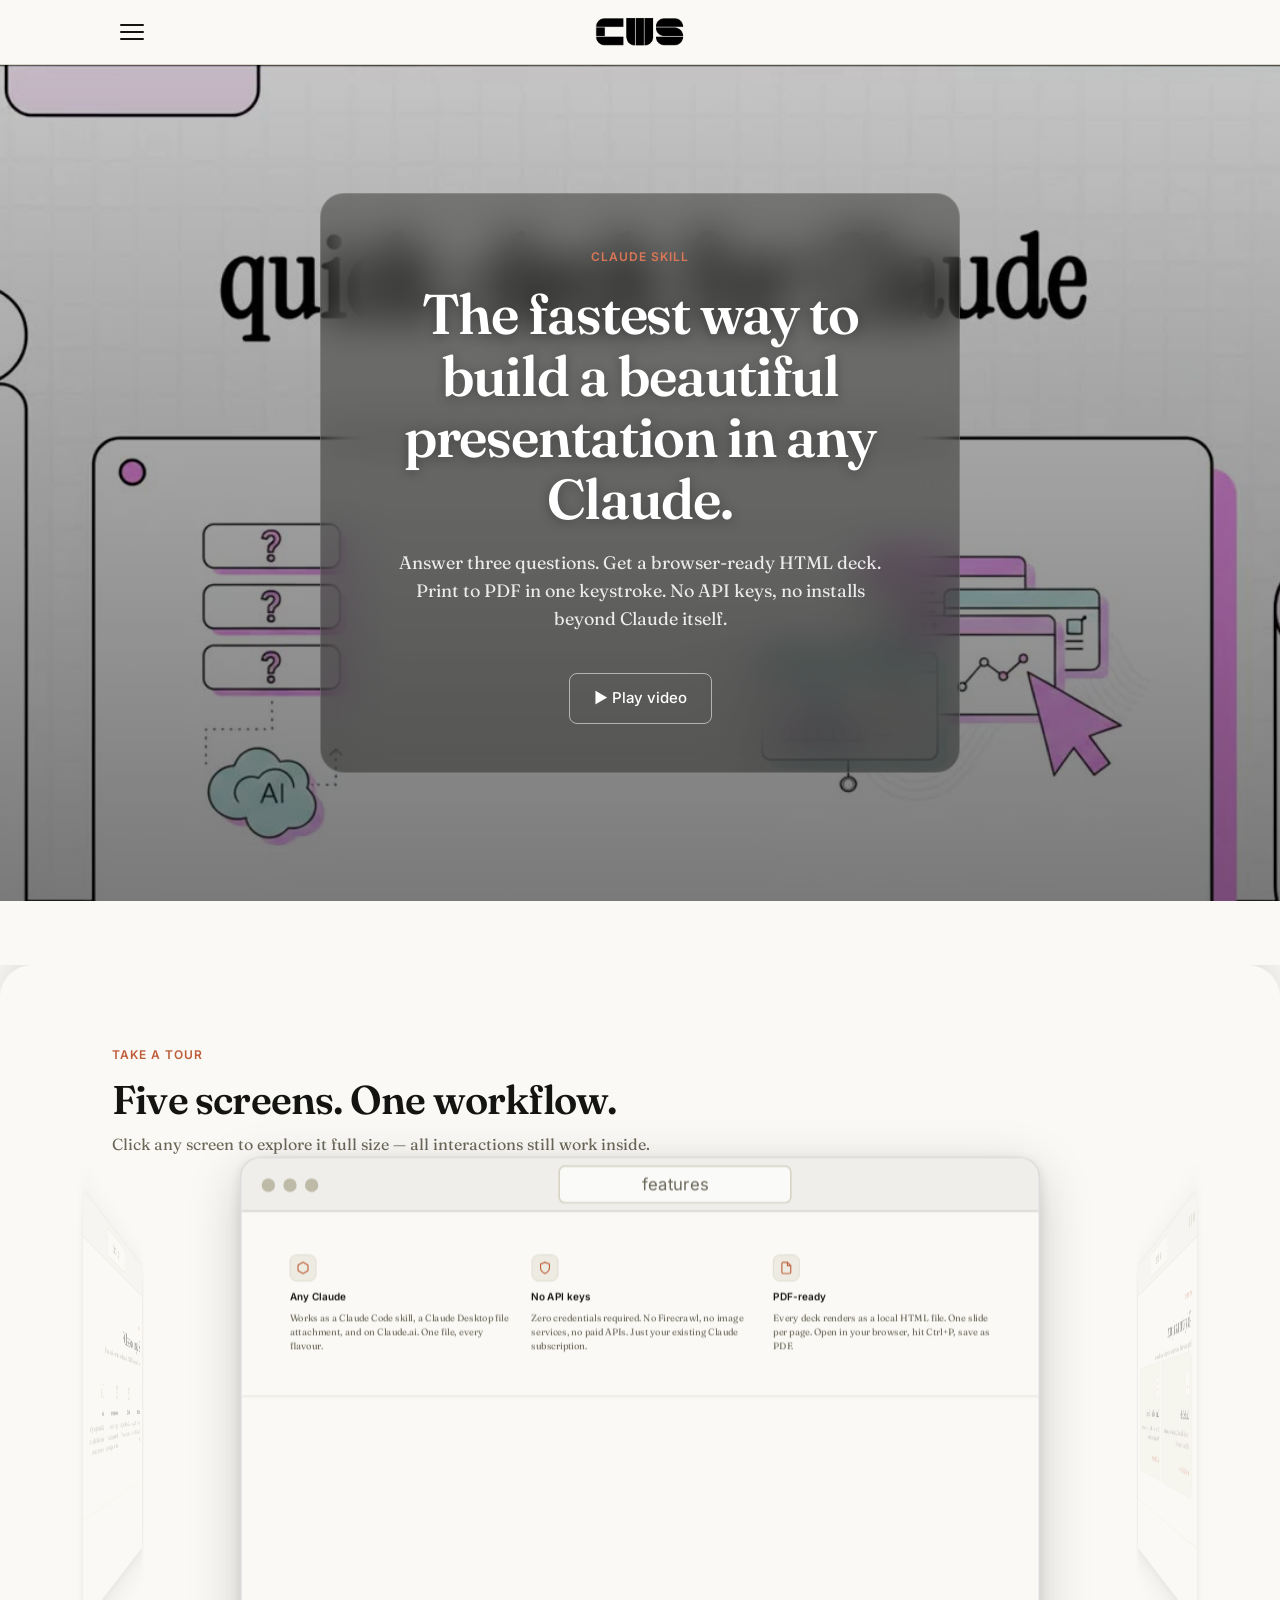
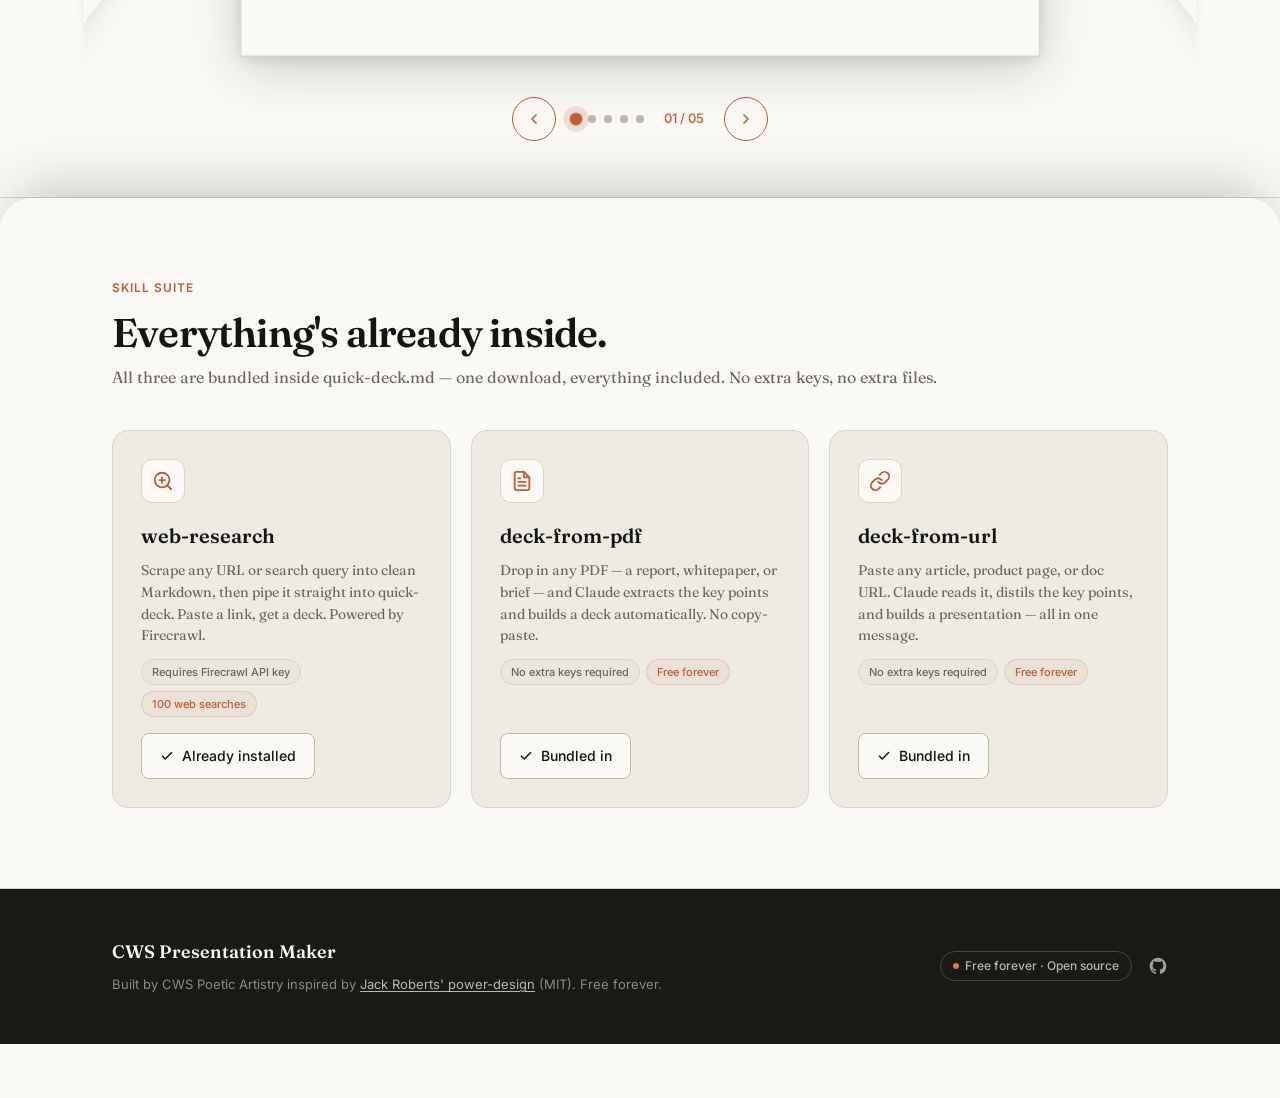
==== commit e2bcc190: "fix: simulate carousel sticky with JS to work around Chromium+negative-margin bug CSS position:stick" ====
--- a/docs/index.html
+++ b/docs/index.html
@@ -91,8 +91,8 @@
 <div class="carousel-wrap">
 
 <!-- ── Carousel section ───────────────────────────────────────────── -->
-<section class="carousel-section fade-in" id="tour" aria-labelledby="carousel-heading">
-  <div class="container">
+<section class="carousel-section" id="tour" aria-labelledby="carousel-heading">
+  <div class="container fade-in">
     <div class="section-label">Take a tour</div>
     <h2 class="section-heading" id="carousel-heading">Five screens. One workflow.</h2>
     <p class="section-sub">Click any screen to explore it full size — all interactions still work inside.</p>
@@ -1017,6 +1017,42 @@
     });
   }
 })();
+
+/* ── Carousel JS-sticky (CSS sticky broken by negative-margin parent in Chromium) ── */
+(function() {
+  var cs = document.querySelector('.carousel-section');
+  if (!cs) return;
+
+  var stickyStart = 0;
+  var stickyWindow = 0;
+  var reducedMotion = window.matchMedia('(prefers-reduced-motion: reduce)').matches;
+
+  function init() {
+    cs.style.transform = '';
+    var scrollY = window.scrollY;
+    var navH = document.querySelector('nav') ? document.querySelector('nav').offsetHeight : 64;
+    var rect = cs.getBoundingClientRect();
+    stickyStart = rect.top + scrollY - navH;
+    stickyWindow = window.innerHeight;
+    update();
+  }
+
+  function update() {
+    if (reducedMotion) return;
+    var scrollY = window.scrollY;
+    var offset = Math.max(0, Math.min(scrollY - stickyStart, stickyWindow));
+    cs.style.transform = offset > 0 ? ('translateY(' + offset + 'px)') : '';
+  }
+
+  window.addEventListener('scroll', update, { passive: true });
+  window.addEventListener('resize', init);
+
+  if (document.readyState === 'loading') {
+    document.addEventListener('DOMContentLoaded', init);
+  } else {
+    init();
+  }
+})();
 </script>
 
 </body>
--- a/docs/style.css
+++ b/docs/style.css
@@ -1296,11 +1296,11 @@
 /* ── Bonus skills section — slides over sticky carousel ─────────── */
 .bonus-skills {
   position: relative;
-  z-index: 3;           /* above carousel-wrap (z-index: 2) */
+  z-index: 3;            /* above carousel-wrap (z-index: 2) */
   background: var(--bg);
   padding: 80px 0;
   border-bottom: 1px solid var(--rule);
-  margin-top: -60vh;    /* pull up to slide over the sticky carousel */
+  margin-top: -100vh;   /* pull up by a full viewport so it rises over the carousel */
   border-top-left-radius: 32px;
   border-top-right-radius: 32px;
   box-shadow: 0 -24px 60px -20px rgba(0,0,0,0.25);
@@ -1470,22 +1470,24 @@
 }
 
 /* ── Carousel wrap — sticky scroll space; bonus-skills slides over it */
+/* NOTE: no z-index here — a stacking context on the parent traps sticky children.
+   NOTE: negative margin-top breaks CSS position:sticky in Chromium; JS handles pinning instead. */
 .carousel-wrap {
   position: relative;
-  z-index: 2;
-  margin-top: -100vh;   /* same overlap with hero as before */
+  margin-top: -100vh;    /* same overlap with hero as before */
   background: var(--bg);
-  padding-bottom: 60vh; /* extra scroll room so bonus-skills can slide over */
-}
-
-/* ── Carousel section — slides over sticky hero, then itself sticks ── */
+  padding-bottom: 100vh; /* carousel sticks for a full viewport-height while bonus rises */
+}
+
+/* ── Carousel section — slides over hero, then pinned by JS scroll handler ── */
+/* CSS sticky is NOT used here because Chromium breaks sticky inside negative-margin ancestors.
+   Pinning is simulated via transform:translateY() in the scroll handler (index.html). */
 .carousel-section {
-  position: sticky;
-  top: 64px;            /* stick below nav */
+  position: relative;   /* JS will apply transform to simulate sticky */
   z-index: 2;
   padding: 80px 0 56px;
   border-bottom: 1px solid var(--rule);
-  overflow: hidden;
+  clip-path: inset(0);  /* clip 3D overflow without BFC */
   border-top-left-radius: 32px;
   border-top-right-radius: 32px;
   box-shadow: 0 -24px 60px -20px rgba(0,0,0,0.25);
@@ -1890,8 +1892,8 @@
   .hero-text-overlay--fade { opacity: 1 !important; pointer-events: auto !important; }
   .hero-video { display: none !important; }
   .hero-scrim { display: none !important; }
-  .carousel-wrap { margin-top: 0 !important; padding-bottom: 0 !important; }
-  .carousel-section { position: relative !important; top: auto !important; border-top-left-radius: 0 !important; border-top-right-radius: 0 !important; box-shadow: none !important; }
+  .carousel-wrap { margin-top: 0 !important; padding-bottom: 0 !important; background: transparent !important; }
+  .carousel-section { transform: none !important; border-top-left-radius: 0 !important; border-top-right-radius: 0 !important; box-shadow: none !important; }
   .bonus-skills { margin-top: 0 !important; border-top-left-radius: 0 !important; border-top-right-radius: 0 !important; box-shadow: none !important; }
   .carousel-dot-btn.active { animation: none !important; }
 }
